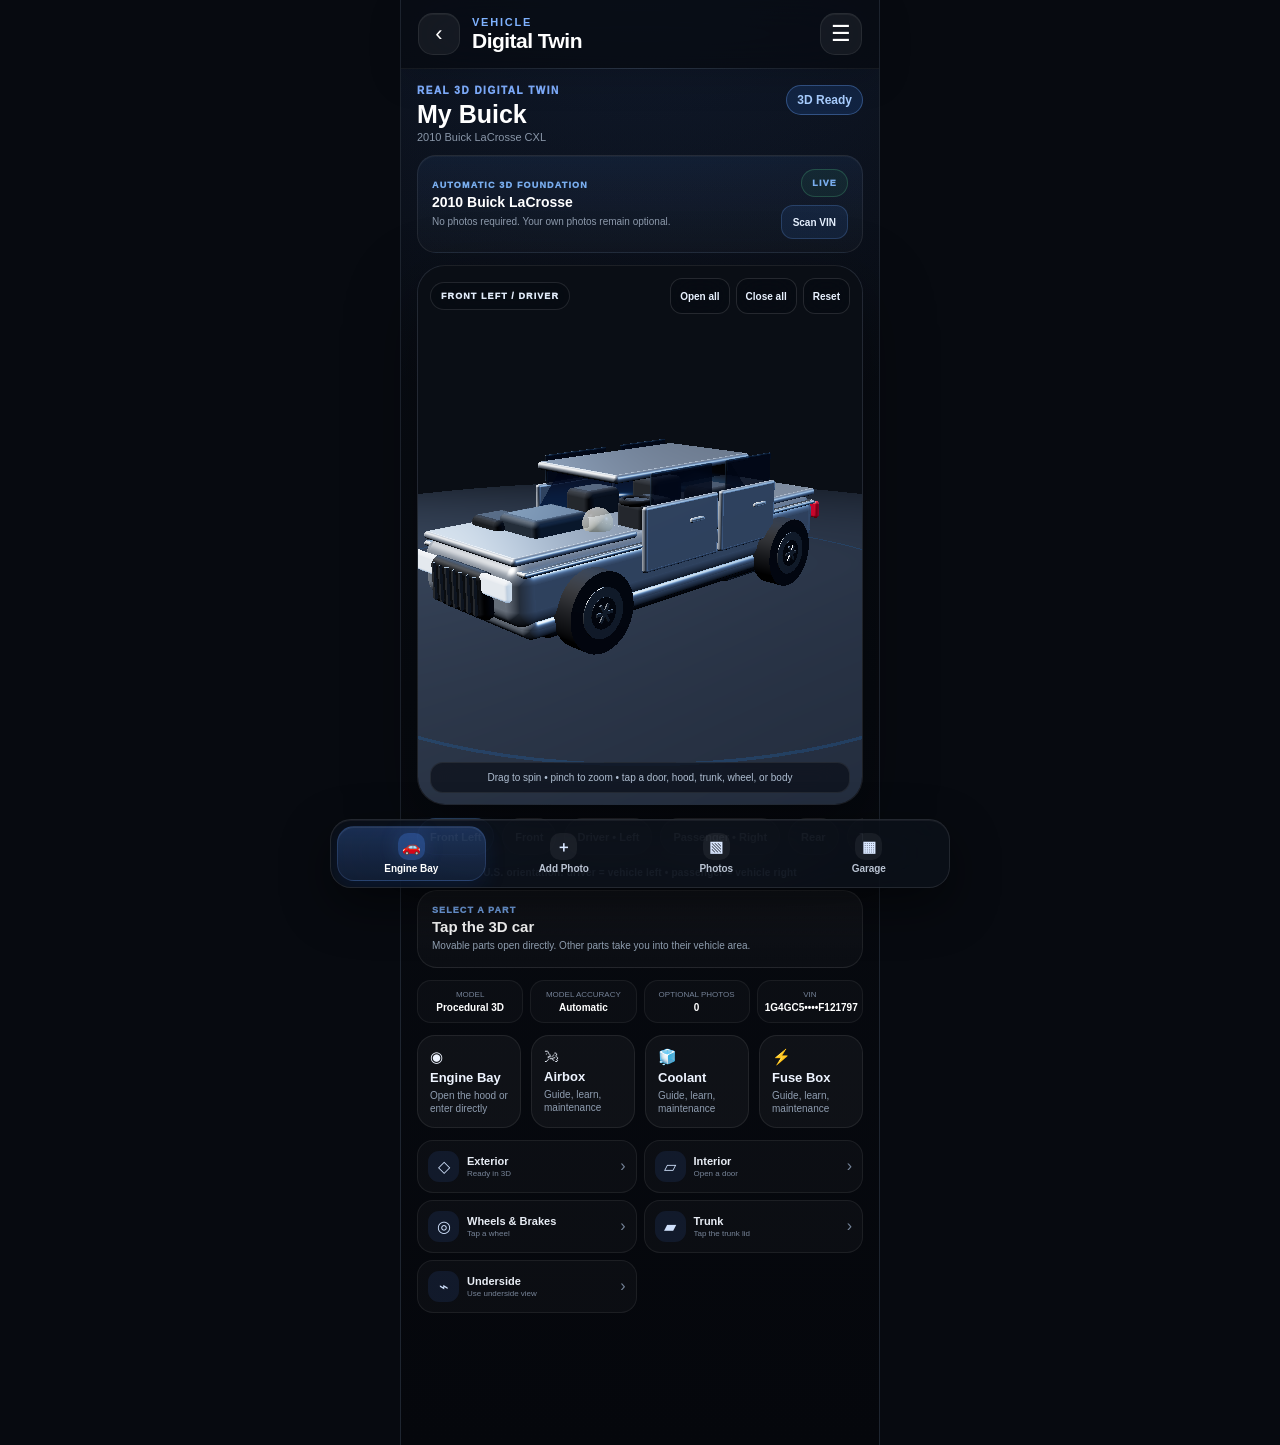
==== index.html @ e4e23ee0 "v7.06" ====
<!doctype html>
<html lang="en">
<head>
  <meta charset="utf-8">
  <meta name="viewport" content="width=device-width,initial-scale=1,viewport-fit=cover">
  <meta http-equiv="Cache-Control" content="no-cache, no-store, must-revalidate">
  <meta http-equiv="Pragma" content="no-cache">
  <meta http-equiv="Expires" content="0">
  <meta name="theme-color" content="#070a10">
  <title>MY CAR v7.06 Worldwide Model Resolver</title>
  <link rel="stylesheet" href="style.css?v=7.06-worldwide-model-resolver">
  <link rel="modulepreload" href="twin3d.bundle.js?v=7.06-worldwide-model-resolver">
</head>
<body>
<div class="app">

  <header class="topbar">
    <button id="backBtn" class="icon hidden" aria-label="Back">‹</button>
    <div class="titleBlock">
      <div id="crumb" class="crumb">MY BUICK</div>
      <h1 id="title">2010 Buick LaCrosse CXL</h1>
    </div>
    <button id="menuBtn" class="icon" aria-label="Menu">☰</button>
  </header>

  <main>
    <section id="garage" class="screen active garageScreen">
      <div class="garageHero">
        <div>
          <span class="garageEyebrow">MY CAR</span>
          <h2>Your digital garage</h2>
          <p>Every VIN gets a usable 3D foundation automatically. Exact and generation models load when available, while photos stay optional.</p>
        </div>
        <div class="garageHeroMark" aria-hidden="true">
          <span></span><i></i><b></b>
        </div>
      </div>

      <div class="garageSummary">
        <div><span>Vehicles</span><strong id="garageVehicleCount">1</strong></div>
        <div><span>Owner Photos</span><strong id="garagePhotoCount">0</strong></div>
        <div><span>Storage</span><strong>On Device</strong></div>
      </div>

      <div class="garageSectionHead">
        <div><span>MY VEHICLES</span><h3>Choose a car</h3></div>
        <button id="garageInlineAdd" class="tinyBtn" type="button">+ Add</button>
      </div>
      <div id="garageVehicleList" class="garageVehicleList"></div>

      <div class="garagePrivacy">
        <span>PRIVATE PROTOTYPE</span>
        <p>Full VINs and owner-added photos stay in this browser. They are not written into the public app files or synced yet.</p>
      </div>
    </section>

    <section id="vinsetup" class="screen vinSetupScreen">
      <div class="vinSetupHead">
        <div>
          <span id="vinStepBadge" class="badge">1 of 3</span>
          <h2 id="vinSetupTitle">Scan or enter VIN</h2>
          <p id="vinSetupSubtitle">Use the camera on the VIN label, then confirm the 17 characters.</p>
        </div>
      </div>
      <div class="vinProgress"><i id="vinProgressFill"></i></div>

      <div class="vinOnboardCard">
        <section class="vinPanel active" data-vin-panel="0">
          <input id="vinCameraInput" type="file" accept="image/*" capture="environment" hidden>
          <label class="vinScanButton" for="vinCameraInput">
            <span class="vinScanIcon">⌁</span>
            <b>Scan VIN label or barcode</b>
            <small>Take a clear photo. The app checks Data Matrix, Code 39, Code 128, PDF417, and QR formats locally.</small>
          </label>

          <div id="vinPhotoPreviewWrap" class="vinPhotoPreview hidden">
            <img id="vinPhotoPreview" alt="VIN label preview">
            <span>Photo stays on this device</span>
          </div>

          <label class="vinField">VIN
            <input id="vinInput" maxlength="17" autocapitalize="characters" autocomplete="off" spellcheck="false" placeholder="17-character VIN">
          </label>
          <label class="vinField">Model year <small>Optional, but improves decoding</small>
            <input id="vinModelYearInput" inputmode="numeric" maxlength="4" placeholder="2010">
          </label>
          <div id="vinDetectStatus" class="vinStatus">Ready for a photo or manual VIN.</div>
          <div class="vinPrivacyNote"><b>Privacy:</b> the full VIN is saved only inside this browser after you confirm the vehicle.</div>
        </section>

        <section class="vinPanel" data-vin-panel="1" hidden>
          <div id="vinDecodeBanner" class="vinDecodeBanner">
            <span>NHTSA vPIC</span>
            <b id="vinDecodeHeadline">Confirm vehicle details</b>
            <small id="vinDecodeMessage">Review the decoded information and fix anything that is missing.</small>
          </div>
          <div class="vinConfirmGrid">
            <label>Year<input id="vinYearConfirm" inputmode="numeric"></label>
            <label>Make<input id="vinMakeConfirm"></label>
            <label>Model<input id="vinModelConfirm"></label>
            <label>Trim<input id="vinTrimConfirm"></label>
            <label class="wide">Engine<input id="vinEngineConfirm"></label>
            <label>Drivetrain<input id="vinDriveConfirm"></label>
            <label>Body style<input id="vinBodyConfirm"></label>
          </div>
          <div id="vinDecodeSource" class="vinSource">Decoder results will appear here.</div>

          <div id="vin3dModelCard" class="vin3dModelCard">
            <div class="vin3dModelIcon">3D</div>
            <div class="vin3dModelCopy">
              <span>WORLDWIDE MODEL RESOLVER</span>
              <b id="vin3dModelTitle">Waiting for decoded vehicle</b>
              <small id="vin3dModelDetail">The resolver checks exact, generation, body-style, and universal model tiers automatically.</small>
            </div>
            <span id="vin3dModelBadge" class="vin3dModelBadge">WAITING</span>
          </div>

          <div id="vinVehicleImageCard" class="vinVehicleImageCard hidden">
            <div class="vinVehicleImageFrame">
              <img id="vinVehicleImagePreview" alt="Representative decoded vehicle">
              <div id="vinVehicleImagePlaceholder" class="vinVehicleImagePlaceholder">
                <span>◇</span><b>Finding a vehicle image…</b>
              </div>
              <span id="vinVehicleImageBadge" class="vinVehicleImageBadge">VIN MATCH</span>
            </div>
            <div class="vinVehicleImageCopy">
              <div>
                <span>REPRESENTATIVE VEHICLE</span>
                <b id="vinVehicleImageTitle">Searching by decoded year, make, and model</b>
                <small id="vinVehicleImageSource">The VIN itself is not sent to the image search.</small>
              </div>
              <button id="vinRefreshVehicleImage" class="tinyBtn" type="button">Refresh</button>
            </div>
          </div>
        </section>

        <section class="vinPanel" data-vin-panel="2" hidden>
          <div class="vinPersonalizeIntro">
            <span>3D TWIN READY</span>
            <h3>Finish the vehicle profile</h3>
            <p>The VIN-selected 3D model works immediately. Photos are completely optional.</p>
          </div>
          <label class="vinField">Vehicle nickname
            <input id="vinNicknameInput" placeholder="My Buick">
          </label>
          <div class="vinTwoCol">
            <label class="vinField">Color<input id="vinColorInput" placeholder="Silver"></label>
            <label class="vinField">Mileage<input id="vinMileageInput" inputmode="numeric" placeholder="121842"></label>
          </div>
          <div class="vinMainPhotoCard">
            <div>
              <span>OPTIONAL VEHICLE PHOTO</span>
              <b>Your 3D model is already selected. Add a photo only for personalization.</b>
              <small>Your own photo will replace the representative image everywhere in the Garage.</small>
            </div>
            <input id="vinMainPhotoInput" type="file" accept="image/*" capture="environment" hidden>
            <label class="vinMainPhotoButton" for="vinMainPhotoInput">Take or choose my car photo</label>
            <div id="vinMainPhotoPreview" class="vinMainPhotoPreview hidden"><img alt="Selected main vehicle photo"><button id="vinMainPhotoRemove" type="button">Remove</button></div>
          </div>

          <div class="vinLocalCard">
            <span>LOCAL DIGITAL TWIN</span>
            <b>Vehicle profile, photos, and progress are stored on this device.</b>
            <small>Cloud backup and accounts come later.</small>
          </div>
        </section>
      </div>
    </section>

    <section id="vehicleprofile" class="screen vehicleProfileScreen">
      <div class="profileHero">
        <img id="profileHeroImage" src="images/home/home_garage.png" alt="Vehicle profile">
        <div class="profileHeroShade"></div>
        <div class="profileHeroCopy">
          <span id="profileNickname">My Buick</span>
          <h2 id="profileVehicleName">2010 Buick LaCrosse CXL</h2>
          <p id="profileVehicleMeta">3.0L LF1 V6 • FWD • Silver</p>
        </div>
        <button id="profileMainPhotoButton" class="profileMainPhotoButton" type="button">Add photo (optional)</button>
        <a id="profileImageCredit" class="profileImageCredit" target="_blank" rel="noopener noreferrer">Representative image</a>
      </div>

      <div class="profileModelResolutionCard">
        <div><span>3D MODEL RESOLUTION</span><b id="profileModelAccuracy">Automatic foundation</b><small id="profileModelSource">Resolved from decoded vehicle details</small></div>
        <span id="profileModelBadge" class="badge">AUTO</span>
      </div>

      <div class="profileIdentityCard">
        <div>
          <span>VEHICLE IDENTITY</span>
          <strong id="profileVinMask">1G4GC5••••F121797</strong>
          <small id="profileVinState">Masked profile • Full VIN not stored in app files</small>
        </div>
        <span class="badge green">Local</span>
      </div>

      <div class="profileSpecGrid">
        <div><span>Year</span><b id="profileYear">2010</b></div>
        <div><span>Make</span><b id="profileMake">Buick</b></div>
        <div><span>Model</span><b id="profileModel">LaCrosse</b></div>
        <div><span>Trim</span><b id="profileTrim">CXL</b></div>
        <div><span>Engine</span><b id="profileEngine">3.0L LF1 V6</b></div>
        <div><span>Drive</span><b id="profileDrive">FWD</b></div>
        <div><span>Built</span><b id="profileBuilt">08/2009</b></div>
        <div><span>GVWR</span><b id="profileGvwr">5,075 lb</b></div>
      </div>

      <div class="profileProgressCard">
        <div><span>DIGITAL TWIN PROGRESS</span><strong id="profileCompletion">Foundation ready</strong></div>
        <div class="profileProgressTrack"><i id="profileProgressFill"></i></div>
        <p id="profileProgressText">Engine bay has 3 mapped components. Add owner photos to document the rest of the car.</p>
      </div>

      <div class="profileModuleRow">
        <div class="ready"><span>🌬</span><b>Airbox</b><small>Mapped</small></div>
        <div class="ready"><span>🧊</span><b>Coolant</b><small>Mapped</small></div>
        <div class="ready"><span>⚡</span><b>Fuse Box</b><small>Mapped</small></div>
      </div>
    </section>

    <section id="digitaltwin" class="screen digitalTwinScreen real3dTwinScreen">
      <div class="twinHead real3dHead">
        <div>
          <span>REAL 3D DIGITAL TWIN</span>
          <h2 id="twinVehicleName">My Buick</h2>
          <p id="twinVehicleMeta">2010 Buick LaCrosse CXL</p>
        </div>
        <span id="twinCompletionBadge" class="badge">3D Ready</span>
      </div>

      <div class="twin3dStatusRow">
        <div>
          <span id="twin3dModelStatus">BUILT-IN MODEL</span>
          <b id="twin3dVehicleSpec">2010 Buick LaCrosse base twin</b>
          <small>No photos required. Your own photos remain optional.</small>
        </div>
        <div class="twin3dStatusActions">
          <span class="twin3dLiveDot">LIVE</span>
          <button id="twinVinScanButton" class="twinVinScanButton" type="button">Scan VIN</button>
        </div>
      </div>

      <div id="vehicle3DStage" class="vehicle3DStage" aria-label="Interactive 3D vehicle viewer">
        <div id="vehicle3DCanvas" class="vehicle3DCanvas"></div>

        <div id="vehicle3DLoading" class="vehicle3DLoading">
          <div class="vehicle3DSpinner"></div>
          <b>Building your 3D twin</b>
          <span id="vehicle3DLoadingText">Starting the optimized 3D viewer…</span>
        </div>

        <div id="vehicle3DError" class="vehicle3DError hidden">
          <b>3D viewer unavailable</b>
          <span>This device or browser could not start WebGL.</span>
        </div>

        <div class="twin3dTopControls">
          <span id="twin3dViewLabel" class="twin3dModePill">FRONT LEFT</span>
          <div class="twin3dControlGroup">
            <button id="twin3dOpenAll" type="button">Open all</button>
            <button id="twin3dCloseAll" type="button">Close all</button>
            <button id="twin3dReset" type="button">Reset</button>
          </div>
        </div>

        <div class="twin3dHint">Drag to spin • pinch to zoom • tap a door, hood, trunk, wheel, or body</div>
      </div>

      <div class="twin3dViews" aria-label="3D camera views">
        <button type="button" class="active" data-3d-view="frontLeft">Front Left</button>
        <button type="button" data-3d-view="front">Front</button>
        <button type="button" data-3d-view="driver">Driver • Left</button>
        <button type="button" data-3d-view="passenger">Passenger • Right</button>
        <button type="button" data-3d-view="rear">Rear</button>
        <button type="button" data-3d-view="top">Top</button>
        <button type="button" data-3d-view="underside">Underside</button>
      </div>
      <div class="usSideOrientation">U.S. orientation: driver = vehicle left • passenger = vehicle right</div>

      <div id="twin3dSelection" class="twin3dSelection">
        <div>
          <span id="twin3dPartEyebrow">SELECT A PART</span>
          <b id="twin3dPartTitle">Tap the 3D car</b>
          <small id="twin3dPartSubtitle">Movable parts open directly. Other parts take you into their vehicle area.</small>
        </div>
        <div class="twin3dSelectionActions">
          <button id="twin3dTogglePart" class="ghost hidden" type="button">Open</button>
          <button id="twin3dExplorePart" class="primary hidden" type="button">Explore area</button>
        </div>
      </div>

      <div class="twinStatusStrip real3dStatusStrip">
        <div><span>Model</span><strong id="twin3dModelType">Procedural 3D</strong></div>
        <div><span>Model Accuracy</span><strong id="twin3dVinMatch">Checking</strong></div>
        <div><span>Optional Photos</span><strong id="twinPhotoCount">0</strong></div>
        <div><span>VIN</span><strong id="twinVinMask">Masked</strong></div>
      </div>

      <div class="twinQuickModuleRail real3dQuickRail">
        <button type="button" data-twin-module="engine"><span>◉</span><b>Engine Bay</b><small>Open the hood or enter directly</small></button>
        <button type="button" data-twin-module="airbox"><span>🌬</span><b>Airbox</b><small>Guide, learn, maintenance</small></button>
        <button type="button" data-twin-module="coolant"><span>🧊</span><b>Coolant</b><small>Guide, learn, maintenance</small></button>
        <button type="button" data-twin-module="fusebox"><span>⚡</span><b>Fuse Box</b><small>Guide, learn, maintenance</small></button>
      </div>

      <div class="twinZoneGrid real3dZoneGrid">
        <button data-twin-zone="exterior"><span>◇</span><div><b>Exterior</b><small data-zone-status="exterior">Ready in 3D</small></div><i>›</i></button>
        <button data-twin-zone="interior"><span>▱</span><div><b>Interior</b><small data-zone-status="interior">Open a door</small></div><i>›</i></button>
        <button data-twin-zone="wheels"><span>◎</span><div><b>Wheels & Brakes</b><small data-zone-status="wheels">Tap a wheel</small></div><i>›</i></button>
        <button data-twin-zone="trunk"><span>▰</span><div><b>Trunk</b><small data-zone-status="trunk">Tap the trunk lid</small></div><i>›</i></button>
        <button data-twin-zone="underside"><span>⌁</span><div><b>Underside</b><small data-zone-status="underside">Use underside view</small></div><i>›</i></button>
      </div>
    </section>

    <section id="photos" class="screen vehiclePhotosScreen">
      <div class="sectionHead photoLibraryHead">
        <div><h2>Owner Photos</h2><p>Photos you attach to this vehicle stay on this device.</p></div>
        <span id="photoLibraryCount" class="badge">0</span>
      </div>
      <div id="photoFilterBar" class="photoFilterBar">
        <button class="active" data-photo-filter="all">All</button>
        <button data-photo-filter="engine">Engine</button>
        <button data-photo-filter="exterior">Exterior</button>
        <button data-photo-filter="interior">Interior</button>
        <button data-photo-filter="wheels">Wheels</button>
        <button data-photo-filter="other">Other</button>
      </div>
      <div id="photoGallery" class="photoGallery"></div>
    </section>

    <section id="home" class="screen homeScreen">
      <div class="homeHero">
        <img id="homeVehicleImage" src="images/home/home_garage.png" alt="MY BUICK home photo">
        <div class="homeFade"></div>
        <div class="homeCopy">
          <div id="greeting" class="greeting">Good Afternoon, Alex.</div>
          <h2 id="homeVehicleTitle">2010 Buick LaCrosse CXL</h2>
          <div id="homeVehicleSub" class="homeSub">3.0L LF1 • FWD • Your digital garage</div>
          <div id="homeVehicleMileage" class="mileage">121,842 miles</div>
          <div id="homeVinMask" class="homeVinMask">VIN profile ready</div>
        </div>
      </div>

      <div class="homeCards">
        <div class="homeCard"><div class="homeIcon">🔧</div><span>Last Service</span><strong>Air Filter Inspection</strong><small>84 miles ago</small></div>
        <div class="homeCard"><div class="homeIcon">📅</div><span>Next Due</span><strong>Air Filter Inspection</strong><small>In 3,158 miles</small></div>
        <div class="homeCard"><div class="homeIcon">📋</div><span>Open Items</span><strong>No open items</strong><small>All caught up</small></div>
      </div>

      <button class="enterBtn" data-go="engine"><span>🚗</span>Enter Vehicle<b>›</b></button>
    </section>

    <section id="engine" class="screen">
      <div class="sectionHead">
        <div>
          <h2>Engine Bay</h2>
          <p>The car is the interface. Tap a mapped component.</p>
        </div>
        <span class="badge">Component Map</span>
      </div>

      <div class="photoWrap engineWrap">
        <img src="images/engine/engine_bay_master.jpg" alt="Engine bay">
        <div id="componentOverlay" class="componentOverlay"></div>
      </div>

      <div class="panel">
        <strong>Component Map System</strong>
        <p>Airbox is locked. Coolant is now locked from your traced reference outline. Fuse box starter is now live.</p>
      </div>
    </section>

    <section id="airbox" class="screen">
      <div class="assemblyCard">
        <img src="images/airbox/00_installed.jpg" alt="Airbox assembly">
        <div class="assemblyCopy">
          <span class="badge green">Alex Verified</span>
          <h2>Airbox Assembly</h2>
          <p>Upper cover, air filter, lower housing, MAF area, six T25 screws, and rear clip.</p>
        </div>
      </div>

      <div class="assemblyQuickFacts">
        <div><span>Fasteners</span><strong>6 T25</strong></div>
        <div><span>Clip</span><strong>1 Rear</strong></div>
        <div><span>Photos</span><strong>Integrated</strong></div>
      </div>

      <button class="bigBtn" data-go="guide"><b>🔧 Guide Me</b><span>Start the interactive airbox repair</span></button>
      <button class="bigBtn" data-go="learn"><b>📚 Learn</b><span>Part info, OEM numbers, materials, and facts</span></button>
      <button class="bigBtn" data-go="maintenance"><b>📝 Maintenance</b><span>Log service and view history</span></button>
    </section>

    <section id="guide" class="screen">
      <div class="sectionHead">
        <div>
          <h2 id="stepTitle">Remove Fasteners</h2>
          <p id="stepText">Tap each blue T25 screw marker, then tap the red rear clip marker.</p>
        </div>
        <span id="count" class="badge">0/7</span>
      </div>

      <div class="progressWrap">
        <div class="progressText"><span id="progressLabel">0 of 7 complete</span><span id="nextAction">Next: remove lid fasteners</span></div>
        <div class="progressBar"><div id="progressFill"></div></div>
      </div>

      <div class="repair">
        <img id="layerImg" src="images/airbox/00_installed.jpg" alt="Airbox guide image">
        <div id="markerLayer">
          <button class="marker staticMarker" data-marker="s1" style="left:27.6%;top:32.6%">1</button>
          <button class="marker staticMarker" data-marker="s2" style="left:72.3%;top:40.2%">2</button>
          <button class="marker staticMarker" data-marker="s3" style="left:76.4%;top:69.8%">3</button>
          <button class="marker staticMarker" data-marker="s4" style="left:74.0%;top:88.8%">4</button>
          <button class="marker staticMarker" data-marker="s5" style="left:54.0%;top:89.5%">5</button>
          <button class="marker staticMarker" data-marker="s6" style="left:15.6%;top:90.9%">6</button>
          <button class="marker clip staticMarker" data-marker="clip" style="left:74.0%;top:37.1%">C</button>
        </div>
      </div>

      <div class="hintCard"><strong>Tap = Do</strong><span>Tap a marker to complete it. No popup interrupts the repair.</span></div>

      <div class="bottomBar">
        <button id="resetBtn" class="ghost">Reset</button>
        <button id="nextBtn" class="primary">Next Step</button>
      </div>
    </section>

    <section id="learn" class="screen">
      <div class="sectionHead">
        <div><h2>Learn</h2><p>Clean view first. Tap Details inside a card for everything.</p></div>
        <span class="badge">Simple</span>
      </div>

      <div class="learnIntro simpleLearnIntro">
        <img src="images/airbox/00_installed.jpg" alt="Airbox assembly">
        <div>
          <span class="badge green">Airbox V1</span>
          <h3>Airbox Assembly</h3>
          <p>Grouped into fewer sections so it feels clean, with a Details tab when you want the deep stuff.</p>
        </div>
      </div>

      <div class="simpleInfoGrid">
        <div><span>Filter</span><strong>GM 55560894</strong></div>
        <div><span>Tool</span><strong>T25 Torx</strong></div>
        <div><span>Interval</span><strong>50k mi</strong></div>
      </div>

      <button class="learnCard simpleCard mainCard" data-part="quickstart"><div><span class="learnTag">Start</span><b>Quick Sheet</b><p>The most important airbox info.</p></div><strong>›</strong></button>
      <button class="learnCard simpleCard" data-part="serviceSimple"><div><span class="learnTag">Service</span><b>Service & Inspection</b><p>When to inspect, replace, and what to check.</p></div><strong>›</strong></button>
      <button class="learnCard simpleCard" data-part="replacementSimple"><div><span class="learnTag">Replace</span><b>Replacement / Upgrade Options</b><p>Price, HP gain, weight, value, and risk.</p></div><strong>›</strong></button>
      <button class="learnCard simpleCard" data-part="partsSimple"><div><span class="learnTag">Parts</span><b>Parts & Specs</b><p>Filter, assembly, duct, MAF, screws, and TBD items.</p></div><strong>›</strong></button>
      <button class="learnCard simpleCard" data-part="diagnosticsSimple"><div><span class="learnTag">Diagnose</span><b>Symptoms & Failure Modes</b><p>What goes wrong and what to inspect first.</p></div><strong>›</strong></button>
      <button class="learnCard simpleCard" data-part="dataStatus"><div><span class="learnTag">Data</span><b>Verification Status</b><p>What is verified, what is Alex Verified, and what is still TBD.</p></div><strong>›</strong></button>
    </section>

    <section id="maintenance" class="screen">
      <div class="sectionHead">
        <div>
          <h2>Maintenance</h2>
          <p>The airbox’s life story.</p>
        </div>
        <span class="badge">Life Log</span>
      </div>

      <div class="lifeHero">
        <img src="images/airbox/00_installed.jpg" alt="Airbox">
        <div>
          <span class="badge green">Airbox V1</span>
          <h3>Airbox Life Story</h3>
          <p>Every inspection, replacement, part, cost, and note lives here.</p>
        </div>
      </div>

      <div class="lifeStats">
        <div><span>Current Filter</span><strong id="currentFilter">Unknown</strong></div>
        <div><span>Last Service</span><strong id="lastService">No log yet</strong></div>
        <div><span>Next Due</span><strong id="nextDue">Set mileage</strong></div>
      </div>

      <div class="lifeCard currentSetup">
        <div class="lifeCardHead">
          <div>
            <span class="miniLabel">Current Setup</span>
            <h3 id="setupTitle">Airbox Setup</h3>
          </div>
          <button id="editSetupBtn" class="tinyBtn">Edit</button>
        </div>
        <div class="setupGrid">
          <div><span>Filter</span><b id="setupFilter">Unknown</b></div>
          <div><span>Part #</span><b id="setupPart">TBD</b></div>
          <div><span>Installed</span><b id="setupInstalled">Not logged</b></div>
          <div><span>Condition</span><b id="setupCondition">Unknown</b></div>
        </div>
      </div>

      <form id="setupForm" class="lifeForm hidden">
        <h3>Update Current Setup</h3>
        <label>Filter Brand / Type<input id="setupFilterInput" placeholder="ACDelco, K&N, etc."></label>
        <label>Part Number<input id="setupPartInput" placeholder="A3128C / 55560894"></label>
        <label>Installed Mileage<input id="setupMileageInput" inputmode="numeric" placeholder="121842"></label>
        <label>Condition
          <select id="setupConditionInput">
            <option>Unknown</option>
            <option>Clean</option>
            <option>Good</option>
            <option>Dirty</option>
            <option>Needs Replacement</option>
            <option>Replaced</option>
          </select>
        </label>
        <div class="formRow">
          <button class="ghost" type="button" id="cancelSetupBtn">Cancel</button>
          <button class="primary" type="submit">Save Setup</button>
        </div>
      </form>

      <div class="lifeActions">
        <button class="smallBtn" id="addLog">+ Add Life Event</button>
        <button class="ghost smallGhost" id="seedExample">Example</button>
      </div>

      <form id="logForm" class="lifeForm hidden">
        <h3>Add Life Event</h3>
        <label>Event Type
          <select id="logType">
            <option>Inspection</option>
            <option>Filter Replacement</option>
            <option>Cleaned Debris</option>
            <option>Part Replaced</option>
            <option>Diagnosis</option>
            <option>Upgrade</option>
            <option>Note</option>
          </select>
        </label>
        <label>Date<input id="logDate" type="date"></label>
        <label>Mileage<input id="logMileage" inputmode="numeric" placeholder="121842"></label>
        <label>Part / Brand<input id="logPart" placeholder="ACDelco A3128C, K&N 33-2442, etc."></label>
        <label>Condition
          <select id="logCondition">
            <option>Not Checked</option>
            <option>Clean</option>
            <option>Good</option>
            <option>Dirty</option>
            <option>Damaged</option>
            <option>Replaced</option>
          </select>
        </label>
        <label>Cost<input id="logCost" inputmode="decimal" placeholder="$29.99"></label>
        <label>Notes<textarea id="logNotes" placeholder="What did you see, replace, clean, or learn?"></textarea></label>
        <div class="formRow">
          <button class="ghost" type="button" id="cancelLogBtn">Cancel</button>
          <button class="primary" type="submit">Save Event</button>
        </div>
      </form>

      <div class="timelineHeader">
        <div>
          <span class="miniLabel">Timeline</span>
          <h3>Airbox History</h3>
        </div>
        <span id="eventCount" class="badge">0 events</span>
      </div>

      <div id="logList" class="lifeTimeline"></div>
    </section>
    
    <section id="coolant" class="screen">
      <div class="assemblyCard coolantCard">
        <img src="images/coolant/00_reservoir_wide.jpg" alt="Coolant reservoir area">
        <div class="assemblyCopy">
          <span class="badge green">Gold Photo Pass</span>
          <h2>Coolant Reservoir</h2>
          <p>Expansion tank / surge tank area, cap, level, hoses, clamps, seams, and life story, now using your organized close-up photo set.</p>
        </div>
      </div>

      <div class="assemblyQuickFacts">
        <div><span>Fluid</span><strong>DEX-COOL</strong></div>
        <div><span>Rule</span><strong>Cold Only</strong></div>
        <div><span>Map</span><strong>Locked</strong></div>
      </div>

      <div class="panel">
        <strong>Coolant Photo Map Integrated</strong>
        <p>The coolant module now uses your organized reservoir, cap, hose, clamp, side-clearance, and passenger-side context photos.</p>
      </div>

      <div class="coolantPhotoRail" aria-label="Coolant verified photo set">
        <div><img src="images/coolant/01_cap_closeup_140kpa_20psi.jpg" alt="Coolant pressure cap"><span>Cap</span></div>
        <div><img src="images/coolant/04_side_hose_level_angle.jpg" alt="Coolant level and side angle"><span>Level</span></div>
        <div><img src="images/coolant/03_front_hose_clamp_closeup.jpg" alt="Front hose and clamp"><span>Front Hose</span></div>
        <div><img src="images/coolant/05_lower_hose_clamp_closeup.jpg" alt="Lower hose clamp"><span>Lower Hose</span></div>
      </div>

      <button class="bigBtn" data-go="coolantguide"><b>🔧 Guide Me</b><span>Check level, cap, tank, hoses, and leaks</span></button>
      <button class="bigBtn" data-go="coolantlearn"><b>📚 Learn</b><span>Coolant, reservoir, cap, symptoms, and replacement notes</span></button>
      <button class="bigBtn" data-go="coolantmaintenance"><b>📝 Maintenance</b><span>Build the coolant system’s life story</span></button>
    </section>

    <section id="coolantguide" class="screen coolantGuideFloat">
      <div class="coolantFloatStage">
        <div class="repair coolantGuidePhoto">
          <img id="coolantStepImg" src="images/coolant/07_passenger_side_context.jpg" alt="Coolant guide step photo">
          <div id="coolantHotspotLayer" class="coolantHotspotLayer"></div>

          <div class="coolantPhotoHud">
            <span id="coolantStageCounter" class="coolantHudCounter">1/7</span>
            <strong id="coolantStageTitle">Location + Cold Safety</strong>
          </div>

          <div class="coolantColdPill"><span>⚠</span> Cold engine only</div>
        </div>
      </div>

      <button id="coolantGuideDockToggle" class="coolantFloatDock" type="button" aria-expanded="false" aria-controls="coolantGuideSheet">
        <span id="coolantDockCounter" class="coolantDockCounter">1/7</span>
        <span class="coolantDockCopy">
          <small>Current step</small>
          <b id="coolantDockTitle">Location + Cold Safety</b>
          <em id="coolantDockStatus">Tap to open</em>
        </span>
        <span class="coolantDockIcon">⌃</span>
        <span class="coolantDockTrack"><i id="coolantDockProgress"></i></span>
      </button>

      <div id="coolantSheetBackdrop" class="coolantSheetBackdrop coolantFloatBackdrop"></div>

      <aside id="coolantGuideSheet" class="coolantGuideSheet coolantFloatSheet" role="dialog" aria-modal="true" aria-labelledby="coolantStepTitle" aria-hidden="true" data-active-tab="step" tabindex="-1">
        <div class="coolantSheetHandle"></div>

        <div class="coolantFloatSheetHead">
          <div class="coolantSheetIdentity">
            <span id="coolantStepCounter" class="coolantSheetCounter">1/7</span>
            <div>
              <small>COOLANT GUIDE</small>
              <h3 id="coolantStepTitle">Location + Cold Safety</h3>
            </div>
          </div>
          <button id="coolantSheetClose" class="coolantModernClose" type="button" aria-label="Close guide details">×</button>
        </div>

        <div class="coolantFloatTabs" role="tablist" aria-label="Coolant guide sections">
          <button class="active" type="button" data-coolant-sheet-tab="step" aria-selected="true"><span>01</span> Step</button>
          <button type="button" data-coolant-sheet-tab="checklist" aria-selected="false"><span>02</span> Checks</button>
          <button type="button" data-coolant-sheet-tab="flush" aria-selected="false"><span>03</span> Flush</button>
        </div>

        <div class="coolantFloatBody">
          <section class="coolantSheetPanel active" data-coolant-sheet-panel="step">
            <p id="coolantStepText" class="coolantFloatStepText">Start with the reservoir location before moving into close-up checks.</p>
            <div id="coolantStepTags" class="coolantFloatTags"></div>

            <div class="coolantFloatControls">
              <button id="coolantPrevStep" class="coolantCircleBtn" type="button" aria-label="Previous step">‹</button>
              <button id="coolantMarkStep" class="primary coolantMarkBtn" type="button">Mark Done</button>
              <button id="coolantNextStep" class="coolantCircleBtn" type="button" aria-label="Next step">›</button>
            </div>
          </section>

          <section class="coolantSheetPanel" data-coolant-sheet-panel="checklist">
            <div class="coolantCheckHeader">
              <div><small>INSPECTION</small><strong id="coolantCheckProgressText">0 of 5 complete</strong></div>
              <button id="coolantResetBtn" class="coolantTextBtn" type="button">Reset</button>
            </div>

            <div class="coolantMiniChecklist checklist" id="coolantChecklist">
              <button data-cool-check="1"><span></span><b>Cold + location</b><small>System cool</small></button>
              <button data-cool-check="2"><span></span><b>Level + color</b><small>Visible condition</small></button>
              <button data-cool-check="3"><span></span><b>Pressure cap</b><small>140 kPa / 20 PSI</small></button>
              <button data-cool-check="4"><span></span><b>Hoses + clamps</b><small>Leaks and damage</small></button>
              <button data-cool-check="5"><span></span><b>Seams + drain</b><small>Tank and flush info</small></button>
            </div>

            <button data-go="coolantmaintenance" class="primary coolantWideAction" type="button">Log Inspection</button>
          </section>

          <section class="coolantSheetPanel" data-coolant-sheet-panel="flush">
            <div class="coolantFlushMiniHead">
              <span id="coolantFlushCounter" class="badge warn">1/6</span>
              <div><small>COOLANT FLUSH</small><h3 id="coolantFlushTitle">Prep safely</h3></div>
            </div>

            <div class="coolantFlushStepCard">
              <p id="coolantFlushText">Engine fully cold, vehicle stable, drain pan ready, gloves and eye protection on.</p>
              <div id="coolantFlushFact" class="coolantFlushFact">Cold engine only</div>
            </div>

            <div class="coolantFlushQuickFacts">
              <span>50/50 DEX-COOL</span>
              <span>9.4 L / 9.9 qt</span>
              <span>Drain side photo-TBD</span>
            </div>

            <div class="coolantFloatControls coolantFlushControls">
              <button id="coolantFlushPrev" class="coolantCircleBtn" type="button" aria-label="Previous flush step">‹</button>
              <button id="coolantGuideFlushLog" class="primary coolantMarkBtn" type="button">Log Flush</button>
              <button id="coolantFlushNext" class="coolantCircleBtn" type="button" aria-label="Next flush step">›</button>
            </div>
          </section>
        </div>
      </aside>
    </section>

    <section id="coolantlearn" class="screen">
      <div class="sectionHead">
        <div><h2>Learn</h2><p>Gold Candidate coolant info, simple first.</p></div>
        <span class="badge">Coolant</span>
      </div>

      <div class="learnIntro simpleLearnIntro">
        <img src="images/coolant/00_reservoir_wide.jpg" alt="Coolant reservoir area">
        <div>
          <span class="badge green">Coolant Gold Candidate</span>
          <h3>Coolant Reservoir</h3>
          <p>Photo-backed info for coolant type, cap rating, level checks, hoses, clamps, hidden zones, symptoms, and service logging.</p>
        </div>
      </div>

      <div class="simpleInfoGrid">
        <div><span>Fluid</span><strong>DEX-COOL</strong></div>
        <div><span>Mix</span><strong>50/50</strong></div>
        <div><span>Safety</span><strong>Cold only</strong></div>
      </div>

      <button class="learnCard simpleCard mainCard" data-part="coolantQuick"><div><span class="learnTag">Start</span><b>Coolant Quick Sheet</b><p>The important coolant info.</p></div><strong>›</strong></button>
      <button class="learnCard simpleCard" data-part="coolantService"><div><span class="learnTag">Service</span><b>Gold Visual Inspection</b><p>Photo-guided level, cap, hose, clamp, seam, and obstruction checks.</p></div><strong>›</strong></button>
      <button class="learnCard simpleCard" data-part="coolantPhotoMap"><div><span class="learnTag">Photos</span><b>Photo Verification Map</b><p>What each uploaded coolant photo verifies inside the app.</p></div><strong>›</strong></button>
      <button class="learnCard simpleCard" data-part="coolantParts"><div><span class="learnTag">Parts</span><b>Parts & Specs</b><p>Coolant, capacity, reservoir, cap, prices, and TBD items.</p></div><strong>›</strong></button>
      <button class="learnCard simpleCard" data-part="coolantSymptoms"><div><span class="learnTag">Diagnose</span><b>Symptoms & Failure Modes</b><p>Low level, leaks, overheating, cap/tank issues.</p></div><strong>›</strong></button>
      <button class="learnCard simpleCard" data-part="coolantReplacement"><div><span class="learnTag">Replace</span><b>Replacement / Repair Options</b><p>Coolant, reservoir, cap, price, value, risk, and no-HP reality check.</p></div><strong>›</strong></button>
      <button class="learnCard simpleCard" data-part="coolantDataStatus"><div><span class="learnTag">Data</span><b>Verification Status</b><p>What is verified, what is partially hidden, and what stays TBD.</p></div><strong>›</strong></button>
    </section>

    <section id="coolantmaintenance" class="screen">
      <div class="sectionHead">
        <div>
          <h2>Maintenance</h2>
          <p>The coolant system’s life story.</p>
        </div>
        <span class="badge">Life Log</span>
      </div>

      <div class="lifeHero coolantLifeHero">
        <img src="images/coolant/04_side_hose_level_angle.jpg" alt="Coolant reservoir">
        <div>
          <span class="badge green">Coolant Gold Candidate</span>
          <h3>Coolant Life Story</h3>
          <p>Level checks, top-offs, flushes, leaks, cap condition, and coolant notes live here.</p>
        </div>
      </div>

      <div class="lifeStats">
        <div><span>Current Coolant</span><strong id="coolantCurrentFluid">Unknown</strong></div>
        <div><span>Last Event</span><strong id="coolantLastService">No log yet</strong></div>
        <div><span>Status</span><strong id="coolantStatus">Unknown</strong></div>
      </div>

      <div class="lifeCard currentSetup">
        <div class="lifeCardHead">
          <div>
            <span class="miniLabel">Current Setup</span>
            <h3 id="coolantSetupTitle">Cooling Setup</h3>
          </div>
          <button id="coolantEditSetupBtn" class="tinyBtn">Edit</button>
        </div>
        <div class="setupGrid">
          <div><span>Coolant</span><b id="coolantSetupFluid">Unknown</b></div>
          <div><span>Mix</span><b id="coolantSetupMix">TBD</b></div>
          <div><span>Last Mileage</span><b id="coolantSetupMileage">Not logged</b></div>
          <div><span>Condition</span><b id="coolantSetupCondition">Unknown</b></div>
        </div>
      </div>

      <div class="lifeCard coolantFlushSpot">
        <div class="lifeCardHead">
          <div>
            <span class="miniLabel">Service Spot</span>
            <h3>Coolant Flush</h3>
          </div>
          <button id="coolantFlushQuick" class="tinyBtn" type="button">Log Flush</button>
        </div>
        <div class="setupGrid">
          <div><span>Record</span><b>Drain / flush / refill</b></div>
          <div><span>Track</span><b>Fluid, mileage, cost, notes</b></div>
          <div><span>After</span><b>Bleed, heat, leaks</b></div>
          <div><span>Status</span><b>Serviced</b></div>
        </div>
      </div>

      <form id="coolantSetupForm" class="lifeForm hidden">
        <h3>Update Current Setup</h3>
        <label>Coolant Type<input id="coolantFluidInput" placeholder="DEX-COOL 50/50, ACDelco, Prestone, etc."></label>
        <label>Mix / Concentration<input id="coolantMixInput" placeholder="50/50 premix, unknown, etc."></label>
        <label>Current Mileage<input id="coolantSetupMileageInput" inputmode="numeric" placeholder="121842"></label>
        <label>Condition
          <select id="coolantSetupConditionInput">
            <option>Unknown</option>
            <option>Good</option>
            <option>Low</option>
            <option>Dirty</option>
            <option>Leaking</option>
            <option>Needs Service</option>
            <option>Serviced</option>
          </select>
        </label>
        <div class="formRow">
          <button class="ghost" type="button" id="coolantCancelSetupBtn">Cancel</button>
          <button class="primary" type="submit">Save Setup</button>
        </div>
      </form>

      <div class="lifeActions">
        <button class="smallBtn" id="coolantAddLog">+ Add Life Event</button>
        <button class="ghost smallGhost" id="coolantSeedExample">Example</button>
      </div>

      <form id="coolantLogForm" class="lifeForm hidden">
        <h3>Add Coolant Event</h3>
        <label>Event Type
          <select id="coolantLogType">
            <option>Level Check</option>
            <option>Top-Off</option>
            <option>Coolant Flush</option>
            <option>Leak Inspection</option>
            <option>Cap Replaced</option>
            <option>Reservoir Replaced</option>
            <option>Hose / Clamp Note</option>
            <option>Overheat Note</option>
            <option>Note</option>
          </select>
        </label>
        <label>Date<input id="coolantLogDate" type="date"></label>
        <label>Mileage<input id="coolantLogMileage" inputmode="numeric" placeholder="121842"></label>
        <label>Fluid / Part<input id="coolantLogPart" placeholder="DEX-COOL 50/50, cap, reservoir, hose, etc."></label>
        <label>Condition
          <select id="coolantLogCondition">
            <option>Not Checked</option>
            <option>Good</option>
            <option>Low</option>
            <option>Dirty</option>
            <option>Contaminated</option>
            <option>Leaking</option>
            <option>Serviced</option>
          </select>
        </label>
        <label>Cost<input id="coolantLogCost" inputmode="decimal" placeholder="$18.99"></label>
        <label>Notes<textarea id="coolantLogNotes" placeholder="Level, color, smell, leaks, cap condition, hose condition..."></textarea></label>
        <div class="formRow">
          <button class="ghost" type="button" id="coolantCancelLogBtn">Cancel</button>
          <button class="primary" type="submit">Save Event</button>
        </div>
      </form>

      <div class="timelineHeader">
        <div>
          <span class="miniLabel">Timeline</span>
          <h3>Coolant History</h3>
        </div>
        <span id="coolantEventCount" class="badge">0 events</span>
      </div>

      <div id="coolantLogList" class="lifeTimeline"></div>
    </section>


    <section id="fusebox" class="screen">
      <div class="assemblyCard fuseAssemblyCard">
        <img src="images/fuse_box/00_cover_on.jpg" alt="Fuse box cover installed">
        <div class="assemblyCopy">
          <span class="badge starterBadge">Photo Verified</span>
          <h2>Underhood Fuse Box</h2>
          <p>Cover, lid legend, fuses, relays, and safe basic fuse service.</p>
        </div>
      </div>

      <div class="assemblyQuickFacts">
        <div><span>Location</span><strong>Engine Bay</strong></div>
        <div><span>Photos</span><strong>3 Verified</strong></div>
        <div><span>Main Rule</span><strong>Same Amp</strong></div>
      </div>

      <button class="bigBtn" data-go="fuseguide"><b>🔧 Guide Me</b><span>Locate, identify, inspect, and replace correctly</span></button>
      <button class="bigBtn" data-go="fuselearn"><b>📚 Learn</b><span>Fuse basics, lid legend, relays, and service rules</span></button>
      <button class="bigBtn" data-go="fusemaintenance"><b>📝 Maintenance</b><span>Inspection checklist and future service log</span></button>
    </section>

    <section id="fuseguide" class="screen fuseGuideScreen">
      <div class="fuseGuideStage">
        <div class="photoWrap fuseGuideWrap">
          <img id="fuseStepImg" src="images/fuse_box/00_cover_on.jpg" alt="Fuse box guide image">
          <div id="fuseClipLayer" class="fuseClipLayer" aria-hidden="true"></div>

          <div class="fusePhotoHud">
            <span id="fuseStepCounter" class="fuseHudCounter">1/5</span>
            <strong id="fuseStepTitle">Locate the fuse box</strong>
          </div>

          <div class="fuseRulePill">Same amperage only</div>
          <div id="fuseGuideLabel" class="fuseGuideLabel">Underhood fuse box cover</div>
        </div>
      </div>
    </section>

    <section id="fuselearn" class="screen">
      <div class="sectionHead">
        <div><h2>Learn</h2><p>Clean overview first. Open a topic when you want the deeper details.</p></div>
        <span class="badge starterBadge">Fuse Box</span>
      </div>

      <div class="learnIntro simpleLearnIntro fuseLearnIntro">
        <img src="images/fuse_box/02_fuses_relays_overview.jpg" alt="Fuse box open overview">
        <div>
          <span class="badge starterBadge">Photo Verified</span>
          <h3>Underhood Fuse Box</h3>
          <p>Learn what the fuses and relays do, how to use the lid legend, and how to inspect safely.</p>
        </div>
      </div>

      <div class="simpleInfoGrid">
        <div><span>Main Rule</span><strong>Same Amperage</strong></div>
        <div><span>Legend</span><strong>Inside Lid</strong></div>
        <div><span>Contains</span><strong>Fuses + Relays</strong></div>
      </div>

      <button class="learnCard simpleCard mainCard" data-part="fuseQuickstart"><div><span class="learnTag">Start</span><b>Quick Sheet</b><p>The most important fuse box information at a glance.</p></div><strong>›</strong></button>
      <button class="learnCard simpleCard" data-part="fuseLocation"><div><span class="learnTag">Locate</span><b>Location & Layout</b><p>Use the cover, legend, and open-box views together.</p></div><strong>›</strong></button>
      <button class="learnCard simpleCard" data-part="fuseReading"><div><span class="learnTag">Read</span><b>Fuses & Relays</b><p>Amperage, blown-fuse signs, and relay basics.</p></div><strong>›</strong></button>
      <button class="learnCard simpleCard" data-part="fuseService"><div><span class="learnTag">Service</span><b>Inspection & Replacement</b><p>Safe replacement rules and mistakes to avoid.</p></div><strong>›</strong></button>
      <button class="learnCard simpleCard" data-part="fuseTroubleshooting"><div><span class="learnTag">Diagnose</span><b>Symptoms & Troubleshooting</b><p>What a blown fuse can tell you and what it cannot.</p></div><strong>›</strong></button>
      <button class="learnCard simpleCard" data-part="fuseDataStatus"><div><span class="learnTag">Data</span><b>Verification Status</b><p>What is photo-verified and what is still waiting.</p></div><strong>›</strong></button>
    </section>

    <section id="fusemaintenance" class="screen">
      <div class="sectionHead">
        <div>
          <h2>Maintenance</h2>
          <p>The fuse box life story starts here.</p>
        </div>
        <span class="badge starterBadge">Starter Log</span>
      </div>

      <div class="lifeHero fuseLifeHero">
        <img src="images/fuse_box/02_fuses_relays_overview.jpg" alt="Fuse box open">
        <div>
          <span class="badge starterBadge">Fuse Box V1</span>
          <h3>Fuse Box Life Story</h3>
          <p>Track inspections, blown fuses, relay swaps, corrosion, moisture, and repeat failures.</p>
        </div>
      </div>

      <div class="lifeStats">
        <div><span>Last Inspection</span><strong>Not logged</strong></div>
        <div><span>Known Issues</span><strong>None logged</strong></div>
        <div><span>Status</span><strong>Starter Ready</strong></div>
      </div>

      <div class="fuseMaintenanceDetails">
        <div class="panel">
          <strong>What to log</strong>
          <p>Blown fuse events, circuit name, amperage, relay swaps, corrosion, moisture, and repeated electrical faults.</p>
        </div>
        <div class="panel">
          <strong>Inspection checklist</strong>
          <p>Cover and latches, readable lid legend, moisture, corrosion, heat damage, loose components, and correct fuse ratings.</p>
        </div>
        <div class="panel">
          <strong>Next upgrade</strong>
          <p>A dedicated fuse and relay log with date, mileage, circuit, amperage, and notes.</p>
        </div>
      </div>
    </section>

  </main>


  <nav id="globalFloatDock" class="globalFloatDock hidden" aria-label="Screen actions"></nav>

  <div id="globalFloatBackdrop" class="globalFloatBackdrop"></div>

  <aside id="globalFloatSheet" class="globalFloatSheet" role="dialog" aria-modal="true" aria-labelledby="globalFloatTitle" aria-hidden="true" tabindex="-1">
    <div class="globalFloatHandle"></div>
    <div class="globalFloatSheetHead">
      <div>
        <small id="globalFloatEyebrow">MY BUICK</small>
        <h2 id="globalFloatTitle">Actions</h2>
        <p id="globalFloatSubtitle"></p>
      </div>
      <button id="globalFloatClose" class="icon" type="button" aria-label="Close panel">×</button>
    </div>
    <div id="globalFloatContent" class="globalFloatContent"></div>
  </aside>



  <aside id="drawer" class="drawer" role="dialog" aria-modal="true" aria-label="MY BUICK navigation" aria-hidden="true" tabindex="-1">
    <div class="drawerTop"><strong>MY CAR</strong><button id="closeDrawer" class="icon">×</button></div>
    <button data-go="garage">▦ Garage</button>
    <button data-go="home">🏠 My Buick</button>
    <button data-go="vehicleprofile">◉ Vehicle Profile</button>
    <button data-go="digitaltwin">◇ Digital Twin</button>
    <button data-go="photos">▧ Owner Photos</button>
    <button data-go="engine">🚗 Engine Bay</button>
    <button data-go="airbox">🌬 Airbox</button>
    <button data-go="coolant">🧊 Coolant</button>
    <button data-go="fusebox">⚡ Fuse Box</button>
    <button data-go="guide">🔧 Guide Me</button>
    <button data-go="learn">📚 Learn</button>
    <button data-go="maintenance">📝 Maintenance</button>
  </aside>

  <div id="dim" class="dim"></div>
  <aside id="sheet" class="sheet" role="dialog" aria-modal="true" aria-label="Part information" aria-hidden="true" tabindex="-1"><button id="closeSheet" class="icon sheetClose">×</button><div id="sheetData"></div></aside>
</div>
<script src="app.js?v=7.06-worldwide-model-resolver"></script>
<script type="module" src="twin3d.bundle.js?v=7.06-worldwide-model-resolver" onerror="document.getElementById('vehicle3DLoading')?.classList.add('hidden');document.getElementById('vehicle3DError')?.classList.remove('hidden');const message=document.querySelector('#vehicle3DError span');if(message)message.textContent='The 3D engine file did not load. Confirm twin3d.bundle.js was uploaded beside index.html.'"></script>
</body>
</html>
---- style.css ----
*{box-sizing:border-box}html,body{margin:0;background:#070a10;color:#fff;font-family:-apple-system,BlinkMacSystemFont,"Segoe UI",sans-serif}button,input,textarea{font:inherit}button{cursor:pointer}.app{min-height:100vh;background:radial-gradient(circle at top,#1a263b,#070a10 56%)}.topbar{position:sticky;top:0;z-index:20;display:flex;gap:12px;align-items:center;padding:14px 16px;background:rgba(7,10,16,.88);backdrop-filter:blur(18px);border-bottom:1px solid rgba(255,255,255,.08)}.titleBlock{flex:1}.crumb{color:#88bdff;font-size:12px;font-weight:900;letter-spacing:.12em}.topbar h1{margin:0;font-size:20px}.icon{border:0;background:rgba(255,255,255,.09);color:white;border-radius:12px;width:38px;height:38px;font-size:22px}.hidden{display:none!important}.screen{display:none;padding:16px 16px 92px}.screen.active{display:block;animation:show .22s cubic-bezier(.2,.8,.2,1)}@keyframes show{from{opacity:.45;transform:translateY(7px)}to{opacity:1;transform:translateY(0)}}.homeScreen{padding:0 0 28px}.homeHero{position:relative;height:64vh;min-height:540px;max-height:720px;overflow:hidden}.homeHero img{width:100%;height:100%;object-fit:cover;object-position:center center;display:block;transform:scale(1.09)}.homeFade{position:absolute;inset:0;background:linear-gradient(180deg,rgba(0,0,0,.08),rgba(0,0,0,.04) 42%,rgba(7,10,16,.98) 94%)}.homeCopy{position:absolute;left:22px;right:22px;bottom:48px}.greeting{color:#d7dce6;font-size:18px}.homeCopy h2{font-size:33px;line-height:1.02;margin:8px 0 8px;text-shadow:0 8px 25px rgba(0,0,0,.45)}.homeSub{color:#c8d2df;margin-bottom:10px}.mileage{color:#b9d4ff;font-size:19px;font-weight:800}.homeCards{margin:-22px 16px 14px;position:relative;z-index:3;display:grid;grid-template-columns:repeat(3,1fr);background:rgba(20,25,34,.86);backdrop-filter:blur(20px);border:1px solid rgba(255,255,255,.12);border-radius:24px;overflow:hidden;box-shadow:0 20px 45px rgba(0,0,0,.28)}.homeCard{padding:15px 8px;text-align:center;border-right:1px solid rgba(255,255,255,.08)}.homeCard:last-child{border-right:0}.homeIcon{font-size:22px;margin-bottom:6px}.homeCard span{display:block;color:#a7b1c1;font-size:12px}.homeCard strong{display:block;margin:5px 0;font-size:13px}.homeCard small{color:#abb6c5;font-size:12px}.enterBtn{margin:14px 16px 0;width:calc(100% - 32px);display:flex;align-items:center;justify-content:center;gap:14px;border:0;border-radius:24px;background:linear-gradient(135deg,#327bff,#5a8dff);color:white;padding:18px;font-size:21px;font-weight:900;box-shadow:0 18px 35px rgba(48,117,255,.34)}.enterBtn span{margin-left:auto}.enterBtn b{margin-left:auto}.sectionHead{display:flex;justify-content:space-between;align-items:flex-start;gap:12px;margin-bottom:12px}.sectionHead h2{margin:0;font-size:27px}.sectionHead p,.moduleCard p,.panel p{color:#aeb8c7}.badge{display:inline-flex;border:1px solid rgba(110,170,255,.35);background:rgba(50,130,255,.15);color:#a9ceff;border-radius:999px;padding:7px 10px;font-size:12px;font-weight:850;white-space:nowrap}.badge.green{border-color:rgba(53,220,137,.35);background:rgba(53,220,137,.13);color:#9af1c4}.photoWrap,.repair{position:relative;overflow:hidden;border-radius:24px;background:#111a29;border:1px solid rgba(255,255,255,.1);box-shadow:0 18px 45px rgba(0,0,0,.3)}.photoWrap img,.repair img{width:100%;display:block}.componentOverlay{position:absolute;inset:0;z-index:5;pointer-events:none}.componentMap{position:absolute;padding:0;border:0;background:transparent;color:white;pointer-events:auto}.componentMap svg{position:absolute;inset:0;width:100%;height:100%;overflow:visible}.componentFill{fill:rgba(55,137,255,.10);transition:.18s ease}.componentGlow{fill:none;stroke:rgba(105,178,255,.78);stroke-width:1.35;stroke-linejoin:round;stroke-linecap:round;filter:drop-shadow(0 0 8px rgba(65,145,255,.85));animation:componentPulse 2.8s ease-in-out infinite}.componentMap:active .componentFill{fill:rgba(55,137,255,.24)}.componentLabel{display:none}.componentMap.gold .componentGlow{stroke:rgba(130,200,255,.76)}@keyframes componentPulse{0%,100%{opacity:.66;filter:drop-shadow(0 0 6px rgba(65,145,255,.48))}50%{opacity:1;filter:drop-shadow(0 0 15px rgba(65,145,255,.95))}}.panel,.moduleCard,.hintCard{background:linear-gradient(180deg,rgba(255,255,255,.10),rgba(255,255,255,.04));border:1px solid rgba(255,255,255,.1);border-radius:22px;padding:16px;margin-top:14px}.hintCard{display:flex;gap:10px;align-items:center}.hintCard span{color:#aeb8c7;font-size:14px}.bigBtn{width:100%;display:block;text-align:left;margin:12px 0;border:1px solid rgba(255,255,255,.12);background:linear-gradient(180deg,rgba(255,255,255,.09),rgba(255,255,255,.04));color:white;border-radius:22px;padding:18px;font-size:17px}.bigBtn span{display:block;color:#aeb8c7;margin-top:4px;font-size:14px}.learnCard{width:100%;display:flex;justify-content:space-between;align-items:center;gap:14px;text-align:left;margin:12px 0;border:1px solid rgba(255,255,255,.11);background:linear-gradient(180deg,rgba(255,255,255,.085),rgba(255,255,255,.035));color:white;border-radius:22px;padding:17px}.learnCard b{font-size:18px}.learnCard p{margin:5px 0 0;color:#aeb8c7}.learnTag{display:inline-block;color:#9fc7ff;background:rgba(47,119,255,.16);border:1px solid rgba(47,119,255,.25);border-radius:999px;padding:4px 9px;font-size:11px;font-weight:900;margin-bottom:8px}.primary,.ghost,.smallBtn{border:0;border-radius:16px;padding:13px 16px;background:#2f77ff;color:#fff;font-weight:850}.ghost{background:rgba(255,255,255,.1)}.smallBtn{padding:9px 12px}.progressWrap{background:rgba(255,255,255,.06);border:1px solid rgba(255,255,255,.08);border-radius:18px;padding:12px;margin-bottom:12px}.progressText{display:flex;justify-content:space-between;gap:10px;font-size:13px;color:#c4cfdd;margin-bottom:10px}#nextAction{color:#88bdff;text-align:right}.progressBar{height:9px;border-radius:999px;background:rgba(255,255,255,.09);overflow:hidden}#progressFill{height:100%;width:0%;background:linear-gradient(90deg,#2f77ff,#65d3ff);border-radius:999px;transition:.25s ease}#markerLayer{position:absolute;inset:0}.marker{position:absolute;transform:translate(-50%,-50%);width:29px;height:29px;border-radius:50%;border:2px solid white;background:#1e80ff;color:#fff;font-size:12px;font-weight:900;box-shadow:0 0 18px rgba(30,128,255,.9);transition:.16s ease}.marker.done{background:#24c971;box-shadow:0 0 15px rgba(36,201,113,.8)}.marker.clip{background:#ff404a}.bottomBar{position:fixed;left:12px;right:12px;bottom:12px;z-index:18;display:flex;gap:10px;background:rgba(14,19,29,.92);border:1px solid rgba(255,255,255,.1);backdrop-filter:blur(16px);padding:12px;border-radius:22px}.bottomBar button{flex:1}.drawer{position:fixed;top:0;right:-84%;height:100%;width:82%;z-index:60;background:#111722;padding:16px;transition:.25s;border-left:1px solid rgba(255,255,255,.1)}.drawer.open{right:0}.drawerTop{display:flex;justify-content:space-between;align-items:center;margin-bottom:14px}.drawer button:not(.icon){display:block;width:100%;text-align:left;background:rgba(255,255,255,.07);border:0;border-radius:16px;color:#fff;padding:14px;margin:8px 0}.dim{display:none;position:fixed;inset:0;background:rgba(0,0,0,.55);z-index:50}.dim.show{display:block}.sheet{position:fixed;right:-92%;top:0;bottom:0;width:90%;z-index:70;background:#141b27;padding:18px;overflow:auto;transition:.25s;border-left:1px solid rgba(255,255,255,.1)}.sheet.open{right:0}.sheetClose{float:right}.info{background:rgba(255,255,255,.06);border:1px solid rgba(255,255,255,.08);border-radius:16px;padding:12px;margin:10px 0}.info span{display:block;color:#91a0b4;font-size:12px;text-transform:uppercase}.info b{display:block;margin-top:3px}.timeline .panel{margin-left:18px;position:relative}.timeline .panel::before{content:"";position:absolute;left:-22px;top:18px;width:10px;height:10px;border-radius:50%;background:#63a4ff}label{display:block;color:#aeb8c7;margin:10px 0}input,textarea{width:100%;margin-top:6px;padding:12px;border-radius:14px;border:1px solid rgba(255,255,255,.12);background:#0d121b;color:#fff}textarea{min-height:84px}#logList .panel{margin-bottom:10px}@media(min-width:700px){.app{max-width:480px;margin:auto;border-left:1px solid #1e2530;border-right:1px solid #1e2530}}
.assemblyCard{
  background:linear-gradient(180deg,rgba(255,255,255,.10),rgba(255,255,255,.04));
  border:1px solid rgba(255,255,255,.1);
  border-radius:24px;
  overflow:hidden;
  margin-top:2px;
  box-shadow:0 18px 45px rgba(0,0,0,.28);
}
.assemblyCard img{
  display:block;
  width:100%;
  height:190px;
  object-fit:cover;
  object-position:center 43%;
  background:#111a29;
}
.assemblyCard .assemblyCopy{
  padding:16px;
}
.assemblyCard h2{
  margin:10px 0 6px;
  font-size:27px;
}
.assemblyCard p{
  margin:0;
  color:#aeb8c7;
  line-height:1.35;
}
.assemblyQuickFacts{
  display:grid;
  grid-template-columns:repeat(3,1fr);
  gap:10px;
  margin:12px 0;
}
.assemblyQuickFacts div{
  background:rgba(255,255,255,.065);
  border:1px solid rgba(255,255,255,.08);
  border-radius:18px;
  padding:12px 8px;
  text-align:center;
}
.assemblyQuickFacts span{
  display:block;
  color:#9daabc;
  font-size:12px;
}
.assemblyQuickFacts strong{
  display:block;
  margin-top:4px;
  font-size:14px;
}

#markerLayer{
  z-index:30;
  pointer-events:auto;
}
.marker{
  z-index:31;
  display:flex;
  align-items:center;
  justify-content:center;
  appearance:none;
  -webkit-appearance:none;
}

/* v5.0 marker refinement only */
.marker{
  width:34px;
  height:34px;
  border:0;
  background:transparent;
  box-shadow:none;
  font-size:10px;
  font-weight:950;
  color:#fff;
  text-shadow:0 1px 3px rgba(0,0,0,.8);
  display:flex;
  align-items:center;
  justify-content:center;
  line-height:1;
}

.marker::before{
  content:"";
  position:absolute;
  left:50%;
  top:50%;
  width:20px;
  height:20px;
  transform:translate(-50%,-50%);
  border-radius:50%;
  border:1.5px solid rgba(255,255,255,.92);
  background:#1e80ff;
  box-shadow:0 0 8px rgba(30,128,255,.72);
  z-index:-1;
}

.marker.done::before{
  background:#24c971;
  box-shadow:0 0 7px rgba(36,201,113,.68);
}

.marker.clip::before{
  background:#ff404a;
  box-shadow:0 0 8px rgba(255,64,74,.72);
}

.marker:active::before{
  transform:translate(-50%,-50%) scale(.92);
}

/* v5.1 screw highlight markers only */
.marker{
  width:34px;
  height:34px;
  border:0;
  background:transparent;
  box-shadow:none;
  color:transparent;
  text-shadow:none;
  font-size:0;
  display:flex;
  align-items:center;
  justify-content:center;
  appearance:none;
  -webkit-appearance:none;
  padding:0;
}

.marker::before{
  content:"";
  position:absolute;
  left:50%;
  top:50%;
  width:15px;
  height:15px;
  transform:translate(-50%,-50%);
  border-radius:50%;
  border:1.4px solid rgba(160,215,255,.98);
  background:rgba(30,128,255,.08);
  box-shadow:
    0 0 5px rgba(30,128,255,.75),
    inset 0 0 4px rgba(160,215,255,.35);
  z-index:1;
}

.marker::after{
  content:"";
  position:absolute;
  left:50%;
  top:50%;
  width:4px;
  height:4px;
  transform:translate(-50%,-50%);
  border-radius:50%;
  background:rgba(210,238,255,.98);
  box-shadow:0 0 4px rgba(160,215,255,.9);
  z-index:2;
}

.marker.clip::before{
  border-color:rgba(255,130,135,.98);
  background:rgba(255,64,74,.08);
  box-shadow:
    0 0 5px rgba(255,64,74,.72),
    inset 0 0 4px rgba(255,160,165,.32);
}

.marker.clip::after{
  background:rgba(255,210,212,.98);
  box-shadow:0 0 4px rgba(255,120,126,.9);
}

.marker.done::before{
  border-color:rgba(95,235,158,.98);
  background:rgba(36,201,113,.10);
  box-shadow:
    0 0 5px rgba(36,201,113,.7),
    inset 0 0 4px rgba(135,255,190,.32);
}

.marker.done::after{
  content:"✓";
  width:15px;
  height:15px;
  color:rgba(225,255,238,.98);
  background:transparent;
  font-size:11px;
  font-weight:950;
  line-height:15px;
  text-align:center;
  box-shadow:none;
}

.marker:active::before{
  transform:translate(-50%,-50%) scale(.88);
}

/* v5.2 marker size refinement only */
.marker::before{
  width:13px;
  height:13px;
  border-width:1.3px;
}

.marker::after{
  width:3px;
  height:3px;
}

.marker.clip::before{
  width:10px;
  height:10px;
  border-width:1.2px;
}

.marker.clip::after{
  width:2.5px;
  height:2.5px;
}

/* v5.3 clip highlight fix only */
.marker.clip{
  background:transparent !important;
  box-shadow:none !important;
  border:0 !important;
  color:transparent !important;
  text-shadow:none !important;
  font-size:0 !important;
}

.marker.clip::before{
  width:8px !important;
  height:8px !important;
  border-width:1px !important;
  border-color:rgba(255,125,132,.95) !important;
  background:rgba(255,64,74,.04) !important;
  box-shadow:
    0 0 4px rgba(255,64,74,.65),
    inset 0 0 3px rgba(255,160,165,.24) !important;
}

.marker.clip::after{
  width:2px !important;
  height:2px !important;
  background:rgba(255,205,208,.95) !important;
  box-shadow:0 0 3px rgba(255,120,126,.78) !important;
}

/* v5.4 Learn information pass only */
.learnIntro{
  display:flex;
  gap:14px;
  align-items:center;
  background:linear-gradient(180deg,rgba(255,255,255,.10),rgba(255,255,255,.04));
  border:1px solid rgba(255,255,255,.10);
  border-radius:22px;
  padding:12px;
  margin-bottom:12px;
}
.learnIntro img{
  width:112px;
  height:92px;
  object-fit:cover;
  object-position:center 43%;
  border-radius:16px;
  flex:0 0 auto;
}
.learnIntro h3{
  margin:8px 0 4px;
  font-size:22px;
}
.learnIntro p{
  margin:0;
  color:#aeb8c7;
  line-height:1.35;
  font-size:14px;
}
.statusLegend{
  display:flex;
  gap:8px;
  flex-wrap:wrap;
  margin:10px 0 14px;
}
.statusLegend span{
  display:flex;
  align-items:center;
  gap:6px;
  background:rgba(255,255,255,.055);
  border:1px solid rgba(255,255,255,.08);
  color:#b7c2d1;
  border-radius:999px;
  padding:7px 9px;
  font-size:12px;
  font-weight:750;
}
.dot{
  display:inline-block;
  width:8px;
  height:8px;
  border-radius:50%;
}
.dot.gm{background:#63a4ff;box-shadow:0 0 8px rgba(99,164,255,.8)}
.dot.alex{background:#35dc89;box-shadow:0 0 8px rgba(53,220,137,.7)}
.dot.tbd{background:#ffc542;box-shadow:0 0 8px rgba(255,197,66,.7)}
.sheetHero{
  padding-bottom:10px;
  border-bottom:1px solid rgba(255,255,255,.08);
  margin-bottom:12px;
}
.sheetHero h2{
  margin:12px 0 8px;
}
.sheetHero p{
  color:#c1cad8;
  line-height:1.45;
  margin:0;
}
.bulletInfo ul{
  padding-left:18px;
  margin:8px 0 0;
  color:#e8edf7;
  line-height:1.45;
}
.bulletInfo li{
  margin:6px 0;
}
.sourceInfo b{
  color:#bcd2ff;
}

/* v5.5 deep info pass only */
.learnCard{
  min-height:86px;
}
.learnCard p{
  max-width:95%;
}
.sheetHero .badge{
  white-space:normal;
  line-height:1.25;
}
.info b{
  line-height:1.42;
}
.bulletInfo ul{
  padding-left:19px;
}
.bulletInfo li{
  padding-left:2px;
}
.sourceInfo{
  border-color:rgba(99,164,255,.20);
  background:linear-gradient(180deg,rgba(60,130,255,.10),rgba(255,255,255,.035));
}

/* v5.7 replacement performance option cards */
.optionCard{
  background:linear-gradient(180deg,rgba(255,255,255,.09),rgba(255,255,255,.035));
  border:1px solid rgba(255,255,255,.10);
  border-radius:18px;
  padding:14px;
  margin:12px 0;
}
.optionTop{
  display:flex;
  gap:10px;
  justify-content:space-between;
  align-items:flex-start;
}
.optionTop h3{
  margin:0;
  font-size:18px;
}
.optionTop span{
  flex:0 0 auto;
  color:#9dccff;
  font-weight:900;
  font-size:13px;
  background:rgba(67,138,255,.13);
  border:1px solid rgba(100,170,255,.20);
  border-radius:999px;
  padding:5px 8px;
}
.optionPart{
  margin:8px 0 12px;
  color:#b8c4d4;
  font-size:13px;
}
.optionGrid{
  display:grid;
  grid-template-columns:1fr;
  gap:8px;
}
.optionGrid div{
  background:rgba(0,0,0,.16);
  border:1px solid rgba(255,255,255,.07);
  border-radius:13px;
  padding:10px;
}
.optionGrid span{
  display:block;
  color:#91a0b4;
  font-size:11px;
  text-transform:uppercase;
  letter-spacing:.04em;
  margin-bottom:4px;
}
.optionGrid b{
  display:block;
  color:#eef4ff;
  font-size:13px;
  line-height:1.35;
}
.optionCard p{
  color:#c3ccda;
  line-height:1.4;
  margin:12px 0 0;
  font-size:13px;
}
@media(min-width:430px){
  .optionGrid{grid-template-columns:1fr 1fr}
}

/* v5.8 simplified Learn with Details tab */
.simpleLearnIntro{
  margin-bottom:10px;
}
.simpleInfoGrid{
  display:grid;
  grid-template-columns:repeat(3,1fr);
  gap:9px;
  margin:10px 0 14px;
}
.simpleInfoGrid div{
  background:rgba(255,255,255,.06);
  border:1px solid rgba(255,255,255,.08);
  border-radius:16px;
  padding:10px 7px;
  text-align:center;
}
.simpleInfoGrid span{
  display:block;
  color:#9daabc;
  font-size:11px;
}
.simpleInfoGrid strong{
  display:block;
  color:#eef4ff;
  font-size:12px;
  margin-top:4px;
}
.simpleCard{
  min-height:72px;
  padding:15px;
  margin:10px 0;
}
.simpleCard p{
  font-size:13px;
  margin-top:4px;
}
.mainCard{
  border-color:rgba(100,170,255,.24);
  background:linear-gradient(180deg,rgba(58,128,255,.13),rgba(255,255,255,.04));
}
.quickFactGrid{
  display:grid;
  grid-template-columns:1fr;
  gap:8px;
  margin:12px 0;
}
.quickFactGrid div{
  background:rgba(255,255,255,.065);
  border:1px solid rgba(255,255,255,.08);
  border-radius:15px;
  padding:11px;
}
.quickFactGrid span{
  display:block;
  color:#91a0b4;
  font-size:11px;
  text-transform:uppercase;
  letter-spacing:.04em;
  margin-bottom:4px;
}
.quickFactGrid strong{
  display:block;
  color:#eef4ff;
  line-height:1.35;
  font-size:14px;
}
.tabSwitch{
  display:grid;
  grid-template-columns:1fr 1fr;
  gap:8px;
  background:rgba(255,255,255,.055);
  border:1px solid rgba(255,255,255,.08);
  border-radius:16px;
  padding:6px;
  margin:12px 0;
}
.tabSwitch button{
  border:0;
  border-radius:12px;
  padding:10px;
  color:#b9c4d2;
  background:transparent;
  font-weight:900;
}
.tabSwitch button.active{
  color:#fff;
  background:rgba(70,140,255,.30);
  box-shadow:0 0 18px rgba(70,140,255,.14);
}
.detailsTab{
  position:fixed;
  right:0;
  top:45%;
  z-index:75;
  transform:translateY(-50%) rotate(-90deg) translateY(-38px);
  transform-origin:right center;
  border:1px solid rgba(100,170,255,.34);
  background:rgba(35,95,210,.96);
  color:#fff;
  border-radius:14px 14px 0 0;
  padding:9px 14px;
  font-weight:950;
  letter-spacing:.02em;
  box-shadow:0 8px 24px rgba(0,0,0,.32);
}
.detailLinkGroup{
  display:grid;
  gap:8px;
  margin:12px 0;
}
.detailLink{
  width:100%;
  display:grid;
  grid-template-columns:1fr auto;
  gap:4px 10px;
  align-items:center;
  border:1px solid rgba(255,255,255,.09);
  border-radius:15px;
  background:rgba(255,255,255,.055);
  color:#fff;
  padding:12px;
  text-align:left;
}
.detailLink span{
  font-weight:900;
}
.detailLink small{
  grid-column:1/2;
  color:#94a2b4;
  font-size:12px;
}
.detailLink strong{
  grid-row:1/3;
  grid-column:2/3;
}
.detailPanel .info{
  margin:8px 0;
}
.bulletInfo ul{
  margin:8px 0 0;
  padding-left:18px;
}
.bulletInfo li{
  margin:6px 0;
}
.compactOption{
  margin:10px 0;
}
.compactOption .optionGrid{
  grid-template-columns:1fr;
}
@media(min-width:430px){
  .quickFactGrid{grid-template-columns:1fr 1fr}
  .compactOption .optionGrid{grid-template-columns:1fr 1fr}
}

/* v5.9 Airbox Life Story Maintenance */
.lifeHero{
  display:flex;
  gap:14px;
  align-items:center;
  background:linear-gradient(180deg,rgba(255,255,255,.10),rgba(255,255,255,.04));
  border:1px solid rgba(255,255,255,.10);
  border-radius:22px;
  padding:12px;
  margin-bottom:12px;
}
.lifeHero img{
  width:112px;
  height:92px;
  object-fit:cover;
  object-position:center 43%;
  border-radius:16px;
  flex:0 0 auto;
}
.lifeHero h3{
  margin:8px 0 4px;
  font-size:22px;
}
.lifeHero p{
  margin:0;
  color:#aeb8c7;
  line-height:1.35;
  font-size:14px;
}
.lifeStats{
  display:grid;
  grid-template-columns:1fr;
  gap:9px;
  margin:12px 0;
}
.lifeStats div{
  background:rgba(255,255,255,.065);
  border:1px solid rgba(255,255,255,.08);
  border-radius:18px;
  padding:13px;
}
.lifeStats span,.setupGrid span,.eventMeta span,.miniLabel{
  display:block;
  color:#91a0b4;
  font-size:11px;
  text-transform:uppercase;
  letter-spacing:.04em;
  margin-bottom:4px;
}
.lifeStats strong,.setupGrid b,.eventMeta b{
  display:block;
  color:#eef4ff;
  line-height:1.3;
}
.lifeCard,.lifeForm,.emptyStory{
  background:linear-gradient(180deg,rgba(255,255,255,.09),rgba(255,255,255,.035));
  border:1px solid rgba(255,255,255,.10);
  border-radius:22px;
  padding:15px;
  margin:12px 0;
}
.lifeCardHead{
  display:flex;
  align-items:flex-start;
  justify-content:space-between;
  gap:12px;
  margin-bottom:12px;
}
.lifeCardHead h3,.lifeForm h3,.timelineHeader h3{
  margin:4px 0 0;
}
.tinyBtn{
  border:1px solid rgba(100,170,255,.25);
  background:rgba(60,130,255,.16);
  color:#fff;
  border-radius:13px;
  padding:8px 12px;
  font-weight:900;
}
.setupGrid,.eventMeta{
  display:grid;
  grid-template-columns:1fr 1fr;
  gap:8px;
}
.setupGrid div,.eventMeta div{
  background:rgba(0,0,0,.16);
  border:1px solid rgba(255,255,255,.07);
  border-radius:14px;
  padding:10px;
}
.lifeForm{
  background:linear-gradient(180deg,rgba(55,120,255,.11),rgba(255,255,255,.035));
}
.lifeForm select{
  width:100%;
  margin-top:6px;
  padding:12px;
  border-radius:14px;
  border:1px solid rgba(255,255,255,.12);
  background:#0d121b;
  color:#fff;
}
.formRow{
  display:grid;
  grid-template-columns:1fr 1fr;
  gap:10px;
  margin-top:12px;
}
.lifeActions{
  display:flex;
  gap:10px;
  align-items:center;
  margin:14px 0;
}
.lifeActions .smallBtn{
  flex:1;
  margin:0;
}
.smallGhost{
  padding:10px 14px;
}
.timelineHeader{
  display:flex;
  align-items:center;
  justify-content:space-between;
  gap:12px;
  margin:18px 0 10px;
}
.lifeTimeline{
  position:relative;
  padding-left:14px;
}
.lifeTimeline::before{
  content:"";
  position:absolute;
  left:4px;
  top:8px;
  bottom:8px;
  width:2px;
  background:linear-gradient(180deg,rgba(99,164,255,.75),rgba(99,164,255,.05));
}
.lifeEvent{
  position:relative;
  margin:12px 0 12px 10px;
}
.eventDot{
  position:absolute;
  left:-25px;
  top:17px;
  width:12px;
  height:12px;
  border-radius:50%;
  background:#63a4ff;
  box-shadow:0 0 10px rgba(99,164,255,.85);
}
.eventBody{
  background:linear-gradient(180deg,rgba(255,255,255,.09),rgba(255,255,255,.035));
  border:1px solid rgba(255,255,255,.10);
  border-radius:20px;
  padding:14px;
}
.eventTop{
  display:flex;
  align-items:center;
  justify-content:space-between;
  gap:10px;
}
.eventTop span{
  color:#9dccff;
  font-weight:950;
  font-size:13px;
}
.eventTop button{
  width:28px;
  height:28px;
  border-radius:10px;
  border:0;
  background:rgba(255,255,255,.08);
  color:#fff;
  font-size:20px;
}
.eventBody h3{
  margin:6px 0 10px;
  font-size:17px;
}
.eventBody p{
  color:#c3ccda;
  line-height:1.4;
  margin:12px 0 0;
}
.emptyStory{
  color:#c3ccda;
}
.emptyStory strong{
  color:#fff;
  display:block;
  margin-bottom:6px;
}
.emptyStory p{
  margin:0;
  line-height:1.4;
}
@media(min-width:430px){
  .lifeStats{grid-template-columns:1fr 1fr 1fr}
}

/* v6.1 Coolant Outline Lock */
.componentMap.starter .componentFill{
  fill:rgba(80,210,255,.10);
}
.componentMap.starter .componentGlow{
  stroke:rgba(120,230,255,.70);
  filter:drop-shadow(0 0 8px rgba(80,210,255,.78));
}
.starterBadge{
  border-color:rgba(120,230,255,.35)!important;
  background:rgba(80,210,255,.13)!important;
  color:#baf3ff!important;
}
.coolantCard img,.coolantLifeHero img,.coolantGuidePhoto img{
  object-position:center 35%;
}
.coolantWarning{
  background:linear-gradient(180deg,rgba(255,197,66,.15),rgba(255,255,255,.04));
  border:1px solid rgba(255,197,66,.28);
  border-radius:20px;
  padding:14px;
  margin-bottom:12px;
}
.coolantWarning strong{
  color:#ffd784;
  display:block;
  font-size:18px;
}
.coolantWarning p{
  color:#efe4c8;
  margin:6px 0 0;
  line-height:1.35;
}
.checklist{
  display:grid;
  gap:10px;
  margin:14px 0 84px;
}
.checklist button{
  width:100%;
  display:grid;
  grid-template-columns:34px 1fr;
  gap:4px 10px;
  text-align:left;
  align-items:center;
  border:1px solid rgba(255,255,255,.10);
  background:linear-gradient(180deg,rgba(255,255,255,.08),rgba(255,255,255,.035));
  color:#fff;
  border-radius:18px;
  padding:13px;
}
.checklist button span{
  grid-row:1/3;
  width:24px;
  height:24px;
  border-radius:50%;
  border:1.5px solid rgba(120,230,255,.75);
  display:flex;
  align-items:center;
  justify-content:center;
  color:#fff;
  font-weight:950;
  box-shadow:0 0 8px rgba(80,210,255,.35);
}
.checklist button b{
  font-size:16px;
}
.checklist button small{
  color:#aeb8c7;
  line-height:1.35;
}
.checklist button.done span{
  background:#35dc89;
  border-color:#9af1c4;
}
.coolantDot{
  background:#7eeaff;
  box-shadow:0 0 10px rgba(126,234,255,.85);
}

.componentMap.locked .componentFill{
  fill:rgba(55,137,255,.10);
}
.componentMap.locked .componentGlow{
  stroke:rgba(105,178,255,.78);
  filter:drop-shadow(0 0 8px rgba(65,145,255,.85));
}

/* v6.2 coolant deep info readability */
#coolantlearn .simpleInfoGrid strong{
  font-size:11px;
}
#coolantlearn .learnCard p{
  line-height:1.35;
}
.optionCard{
  background:linear-gradient(180deg,rgba(255,255,255,.09),rgba(255,255,255,.035));
  border:1px solid rgba(255,255,255,.10);
  border-radius:18px;
  padding:14px;
  margin:12px 0;
}
.optionTop{
  display:flex;
  gap:10px;
  justify-content:space-between;
  align-items:flex-start;
}
.optionTop h3{
  margin:0;
  font-size:18px;
}
.optionTop span{
  flex:0 0 auto;
  color:#9dccff;
  font-weight:900;
  font-size:13px;
  background:rgba(67,138,255,.13);
  border:1px solid rgba(100,170,255,.20);
  border-radius:999px;
  padding:5px 8px;
}
.optionPart{
  margin:8px 0 12px;
  color:#b8c4d4;
  font-size:13px;
}
.optionGrid{
  display:grid;
  grid-template-columns:1fr;
  gap:8px;
}
.optionGrid div{
  background:rgba(0,0,0,.16);
  border:1px solid rgba(255,255,255,.07);
  border-radius:13px;
  padding:10px;
}
.optionGrid span{
  display:block;
  color:#91a0b4;
  font-size:11px;
  text-transform:uppercase;
  letter-spacing:.04em;
  margin-bottom:4px;
}
.optionGrid b{
  display:block;
  color:#eef4ff;
  font-size:13px;
  line-height:1.35;
}
.optionCard p{
  color:#c3ccda;
  line-height:1.4;
  margin:12px 0 0;
  font-size:13px;
}
@media(min-width:430px){
  .optionGrid{grid-template-columns:1fr 1fr}
}


/* v6.3 Coolant Gold photo integration */
.coolantPhotoRail{
  display:grid;
  grid-template-columns:repeat(4,1fr);
  gap:8px;
  margin:12px 0 14px;
}
.coolantPhotoRail div{
  overflow:hidden;
  border-radius:16px;
  border:1px solid rgba(255,255,255,.10);
  background:rgba(255,255,255,.055);
  min-width:0;
}
.coolantPhotoRail img{
  width:100%;
  height:74px;
  display:block;
  object-fit:cover;
}
.coolantPhotoRail span{
  display:block;
  padding:7px 6px;
  color:#cdd9e8;
  font-size:11px;
  font-weight:900;
  text-align:center;
  white-space:nowrap;
  overflow:hidden;
  text-overflow:ellipsis;
}
.coolantGoldStepper{
  background:linear-gradient(180deg,rgba(255,255,255,.09),rgba(255,255,255,.035));
  border:1px solid rgba(255,255,255,.10);
  border-radius:24px;
  padding:12px;
  margin-bottom:14px;
}
.coolantStepHeader{
  display:flex;
  gap:12px;
  align-items:flex-start;
  margin-bottom:10px;
}
.coolantStepHeader h3{
  margin:0;
  font-size:20px;
}
.coolantStepHeader p{
  margin:4px 0 0;
  color:#aeb8c7;
  line-height:1.35;
  font-size:14px;
}
.coolantGuidePhoto img{
  width:100%;
  max-height:440px;
  object-fit:cover;
  object-position:center center;
}
.coolantHotspotLayer{
  position:absolute;
  inset:0;
  pointer-events:none;
}
.coolantHotspot{
  position:absolute;
  transform:translate(-50%,-50%);
  border:1.5px solid rgba(255,255,255,.95);
  background:rgba(32,150,255,.68);
  color:white;
  font-weight:950;
  border-radius:999px;
  padding:7px 9px;
  font-size:12px;
  box-shadow:0 0 18px rgba(58,165,255,.9), inset 0 0 10px rgba(255,255,255,.12);
}
.coolantStepTags{
  display:flex;
  gap:8px;
  flex-wrap:wrap;
  margin:10px 0 12px;
}
.coolantStepTags span{
  border:1px solid rgba(120,230,255,.25);
  background:rgba(80,210,255,.10);
  color:#baf3ff;
  border-radius:999px;
  padding:6px 9px;
  font-size:12px;
  font-weight:850;
}
.coolantStepControls{
  display:grid;
  grid-template-columns:1fr 1fr 1fr;
  gap:8px;
}
.coolantStepControls button{
  min-width:0;
  padding-left:8px;
  padding-right:8px;
}
.coolantStepControls button:disabled{
  opacity:.35;
  cursor:not-allowed;
}
.coolantGoldChecklist{
  margin-top:10px;
}
.sheetPhotoGrid{
  display:grid;
  grid-template-columns:1fr 1fr;
  gap:10px;
  margin:12px 0;
}
.sheetPhoto{
  margin:0;
  overflow:hidden;
  border-radius:18px;
  border:1px solid rgba(255,255,255,.10);
  background:rgba(255,255,255,.055);
}
.sheetPhoto img{
  width:100%;
  height:136px;
  display:block;
  object-fit:cover;
}
.sheetPhoto figcaption{
  padding:9px;
}
.sheetPhoto figcaption b{
  display:block;
  color:#eef4ff;
  font-size:13px;
}
.sheetPhoto figcaption span{
  display:block;
  color:#aeb8c7;
  line-height:1.3;
  font-size:12px;
  margin-top:3px;
}
@media(max-width:380px){
  .coolantPhotoRail{grid-template-columns:repeat(2,1fr)}
  .sheetPhotoGrid{grid-template-columns:1fr}
}

/* v6.4 Coolant callout refinement */
.coolantHotspotLayer{
  pointer-events:none;
}
.coolantLeader{
  position:absolute;
  inset:0;
  width:100%;
  height:100%;
  overflow:visible;
  pointer-events:none;
}
.coolantLeader path{
  fill:none;
  stroke:rgba(255,255,255,.82);
  stroke-width:.42;
  stroke-linecap:round;
  stroke-linejoin:round;
  filter:drop-shadow(0 1px 2px rgba(0,0,0,.72));
}
.coolantPoint{
  position:absolute;
  width:10px;
  height:10px;
  transform:translate(-50%,-50%);
  border-radius:50%;
  background:#2f83ff;
  border:2px solid rgba(255,255,255,.92);
  box-shadow:0 0 10px rgba(47,131,255,.9),0 1px 4px rgba(0,0,0,.65);
}
.coolantCallout{
  position:absolute;
  transform:translate(-50%,-50%);
  max-width:178px;
  padding:6px 9px;
  border-radius:11px;
  border:1px solid rgba(255,255,255,.78);
  background:rgba(22,26,34,.74);
  color:#fff;
  font-size:12px;
  font-weight:850;
  line-height:1.15;
  letter-spacing:.01em;
  box-shadow:0 6px 18px rgba(0,0,0,.34);
  backdrop-filter:blur(8px);
  text-align:center;
}
.coolantHotspot{
  display:none!important;
}
@media(max-width:380px){
  .coolantCallout{
    max-width:150px;
    font-size:11px;
    padding:5px 8px;
  }
  .coolantPoint{
    width:9px;
    height:9px;
  }
}

/* v6.6 forced cache reload */

/* v6.9 better coolant side seam photo */

/* v6.10 dedicated coolant flush spot */
.coolantFlushSpot{
  border-color:rgba(120,230,255,.18);
  background:linear-gradient(180deg,rgba(80,210,255,.08),rgba(255,255,255,.035));
}
.coolantFlushSpot h3{
  margin-top:2px;
}

/* v6.11 Coolant Guide Me flush spot */
.coolantFlushGuideCard{
  background:linear-gradient(180deg,rgba(255,255,255,.09),rgba(255,255,255,.035));
  border:1px solid rgba(255,197,66,.22);
  border-radius:24px;
  padding:14px;
  margin:14px 0;
  box-shadow:0 14px 34px rgba(0,0,0,.18);
}
.flushGuideTop{
  display:flex;
  justify-content:space-between;
  align-items:flex-start;
  gap:10px;
  margin-bottom:12px;
}
.flushGuideTop h3{
  margin:3px 0 4px;
  font-size:21px;
}
.flushGuideTop p{
  margin:0;
  color:#b8c2d2;
  line-height:1.38;
  font-size:14px;
}
.miniLabel{
  display:inline-block;
  color:#ffd784;
  font-size:11px;
  font-weight:950;
  letter-spacing:.14em;
}
.badge.warn{
  border-color:rgba(255,197,66,.35);
  color:#ffd784;
  background:rgba(255,197,66,.12);
  flex:0 0 auto;
}
.flushGuideSteps{
  display:grid;
  gap:8px;
}
.flushGuideSteps div{
  border:1px solid rgba(255,255,255,.08);
  background:rgba(7,10,16,.28);
  border-radius:16px;
  padding:10px;
}
.flushGuideSteps b{
  display:block;
  margin-bottom:3px;
}
.flushGuideSteps span{
  display:block;
  color:#c7d1df;
  font-size:13px;
  line-height:1.34;
}
.flushGuideActions{
  display:grid;
  grid-template-columns:1fr 1fr;
  gap:8px;
  margin-top:12px;
}
.flushGuideActions button{
  min-width:0;
}

/* v6.12 coolant flush drain info */
.flushDrainBox{
  border:1px solid rgba(255,197,66,.30);
  background:rgba(255,197,66,.09);
  border-radius:18px;
  padding:12px;
  margin:10px 0 12px;
}
.flushDrainBox strong{
  display:block;
  color:#ffd784;
  font-size:17px;
  margin-bottom:6px;
}
.flushDrainBox p{
  margin:5px 0;
  color:#e8dfcc;
  line-height:1.34;
  font-size:13px;
}
.flushFactsGrid{
  display:grid;
  grid-template-columns:1fr 1fr;
  gap:8px;
  margin:0 0 12px;
}
.flushFactsGrid div{
  border:1px solid rgba(120,230,255,.16);
  background:rgba(80,210,255,.08);
  border-radius:16px;
  padding:10px;
}
.flushFactsGrid span{
  display:block;
  color:#9fd8ef;
  font-size:11px;
  font-weight:900;
  letter-spacing:.06em;
  text-transform:uppercase;
}
.flushFactsGrid b{
  display:block;
  margin-top:3px;
  font-size:13px;
}
.flushSourceNote{
  margin-top:10px;
  color:#aeb8c7;
  font-size:12px;
  line-height:1.35;
  border-left:3px solid rgba(255,197,66,.45);
  padding-left:10px;
}
@media(max-width:390px){
  .flushFactsGrid{
    grid-template-columns:1fr;
  }
}


/* v6.13 Coolant Guide Me compact stage + bottom sheet */
#coolantguide.coolantGuideCompact{
  min-height:calc(100svh - 67px);
  padding:12px 12px 116px;
  overflow-x:hidden;
}

.coolantCompactSafety{
  display:flex;
  align-items:center;
  gap:10px;
  margin:0 0 10px;
  padding:9px 11px;
  border:1px solid rgba(255,197,66,.24);
  background:rgba(255,197,66,.09);
  border-radius:16px;
}

.coolantCompactSafety > span{
  font-size:18px;
}

.coolantCompactSafety strong,
.coolantCompactSafety small{
  display:block;
}

.coolantCompactSafety strong{
  color:#ffd784;
  font-size:14px;
}

.coolantCompactSafety small{
  margin-top:1px;
  color:#d8d0bd;
  font-size:11px;
  line-height:1.25;
}

.coolantCompactStage{
  margin:0 auto;
  max-width:700px;
}

.coolantStageTop{
  display:flex;
  align-items:center;
  gap:9px;
  margin:0 4px 8px;
}

.coolantStageTop strong{
  overflow:hidden;
  white-space:nowrap;
  text-overflow:ellipsis;
  font-size:15px;
}

#coolantguide .coolantGuidePhoto{
  border-radius:22px;
}

#coolantguide .coolantGuidePhoto img{
  width:100%;
  max-height:min(61svh,560px);
  object-fit:cover;
  object-position:center center;
}

.coolantGuideDock{
  position:fixed;
  z-index:34;
  left:12px;
  right:12px;
  bottom:calc(10px + env(safe-area-inset-bottom));
  display:grid;
  grid-template-columns:auto minmax(0,1fr) auto;
  gap:10px;
  align-items:center;
  width:auto;
  min-height:76px;
  padding:10px 12px;
  color:#fff;
  text-align:left;
  border:1px solid rgba(255,255,255,.13);
  border-radius:22px;
  background:rgba(13,18,28,.94);
  backdrop-filter:blur(20px);
  box-shadow:0 18px 44px rgba(0,0,0,.44);
}

.coolantDockCounter{
  display:grid;
  place-items:center;
  min-width:48px;
  height:48px;
  padding:0 7px;
  border-radius:15px;
  color:#bcd9ff;
  font-size:13px;
  font-weight:950;
  border:1px solid rgba(78,146,255,.38);
  background:rgba(47,112,255,.16);
}

.coolantDockCopy{
  min-width:0;
}

.coolantDockCopy b,
.coolantDockCopy small{
  display:block;
}

.coolantDockCopy b{
  overflow:hidden;
  white-space:nowrap;
  text-overflow:ellipsis;
  font-size:15px;
}

.coolantDockCopy small{
  margin-top:3px;
  color:#aeb8c7;
  font-size:11px;
}

.coolantDockCopy small.done{
  color:#94e6b0;
}

.coolantDockChevron{
  display:grid;
  place-items:center;
  width:38px;
  height:38px;
  border-radius:12px;
  color:#cfe1ff;
  background:rgba(255,255,255,.07);
  font-size:20px;
  font-weight:900;
}

.coolantSheetBackdrop{
  position:fixed;
  z-index:48;
  inset:0;
  opacity:0;
  pointer-events:none;
  background:rgba(0,0,0,.58);
  backdrop-filter:blur(3px);
  transition:opacity .24s ease;
}

.coolantSheetBackdrop.open{
  opacity:1;
  pointer-events:auto;
}

.coolantGuideSheet{
  position:fixed;
  z-index:50;
  left:0;
  right:0;
  bottom:0;
  max-height:min(82svh,780px);
  display:flex;
  flex-direction:column;
  overflow:hidden;
  padding:8px 12px calc(14px + env(safe-area-inset-bottom));
  border:1px solid rgba(255,255,255,.13);
  border-bottom:0;
  border-radius:28px 28px 0 0;
  background:linear-gradient(180deg,rgba(24,31,45,.99),rgba(10,14,22,.995));
  box-shadow:0 -22px 60px rgba(0,0,0,.58);
  transform:translateY(calc(100% + 20px));
  transition:transform .3s cubic-bezier(.2,.85,.2,1);
}

.coolantGuideSheet.open{
  transform:translateY(0);
}

.coolantSheetHandle{
  width:46px;
  height:5px;
  margin:0 auto 8px;
  border-radius:999px;
  background:rgba(255,255,255,.24);
}

.coolantSheetHead{
  display:flex;
  align-items:center;
  justify-content:space-between;
  gap:12px;
  padding:2px 2px 10px;
}

.coolantSheetTitle{
  display:flex;
  align-items:center;
  min-width:0;
  gap:10px;
}

.coolantSheetTitle > div{
  min-width:0;
}

.coolantSheetTitle small{
  display:block;
  color:#88bdff;
  font-size:10px;
  font-weight:950;
  letter-spacing:.13em;
}

.coolantSheetTitle h3{
  overflow:hidden;
  margin:2px 0 0;
  white-space:nowrap;
  text-overflow:ellipsis;
  font-size:19px;
}

.coolantSheetClose{
  flex:0 0 auto;
}

.coolantSheetTabs{
  display:grid;
  grid-template-columns:repeat(3,1fr);
  gap:6px;
  padding:5px;
  margin-bottom:8px;
  border-radius:16px;
  background:rgba(255,255,255,.055);
}

.coolantSheetTabs button{
  min-width:0;
  padding:9px 5px;
  color:#aeb8c7;
  border:0;
  border-radius:12px;
  background:transparent;
  font-size:11px;
  font-weight:900;
}

.coolantSheetTabs button.active{
  color:#fff;
  background:rgba(47,112,255,.88);
  box-shadow:0 8px 18px rgba(24,91,221,.28);
}

.coolantSheetScroll{
  min-height:0;
  overflow-y:auto;
  overscroll-behavior:contain;
  -webkit-overflow-scrolling:touch;
  padding:2px 2px 5px;
}

.coolantSheetPanel{
  display:none;
}

.coolantSheetPanel.active{
  display:block;
  animation:show .18s ease;
}

.coolantSheetStepText{
  margin:2px 0 10px;
  color:#d4dce8;
  font-size:16px;
  line-height:1.43;
}

.coolantSheetTip{
  display:flex;
  align-items:flex-start;
  gap:8px;
  margin:10px 0 12px;
  padding:10px 11px;
  border:1px solid rgba(120,230,255,.16);
  border-radius:15px;
  background:rgba(80,210,255,.07);
}

.coolantSheetTip strong,
.coolantSheetTip span{
  display:block;
}

.coolantSheetTip strong{
  flex:0 0 auto;
  color:#baf3ff;
  font-size:12px;
}

.coolantSheetTip span{
  color:#bfcbd8;
  font-size:12px;
  line-height:1.3;
}

.coolantSheetControls{
  position:sticky;
  bottom:0;
  padding-top:8px;
  padding-bottom:2px;
  background:linear-gradient(180deg,transparent,rgba(10,14,22,.98) 28%);
}

.coolantSheetIntro h3{
  margin:2px 0 4px;
}

.coolantSheetIntro p{
  margin:0 0 10px;
  color:#aeb8c7;
  font-size:13px;
  line-height:1.35;
}

#coolantguide .coolantGoldChecklist{
  margin:0;
}

#coolantguide .coolantGoldChecklist button{
  padding:11px;
}

.coolantSheetDualActions{
  display:grid;
  grid-template-columns:1fr 1fr;
  gap:8px;
  position:sticky;
  bottom:0;
  padding:10px 0 2px;
  background:linear-gradient(180deg,transparent,rgba(10,14,22,.99) 28%);
}

.coolantFlushInSheet{
  margin:0;
  border-radius:20px;
  box-shadow:none;
}

body.coolantSheetOpen{
  overflow:hidden;
}

@media(min-width:720px){
  .coolantGuideDock{
    left:50%;
    right:auto;
    width:min(680px,calc(100% - 24px));
    transform:translateX(-50%);
  }

  .coolantGuideSheet{
    left:50%;
    right:auto;
    width:min(720px,100%);
    transform:translate(-50%,calc(100% + 20px));
  }

  .coolantGuideSheet.open{
    transform:translate(-50%,0);
  }
}

@media(max-height:690px){
  #coolantguide .coolantGuidePhoto img{
    max-height:51svh;
  }

  .coolantCompactSafety{
    padding-top:7px;
    padding-bottom:7px;
  }
}


/* v6.14 floating, low-scroll coolant Guide Me */
#coolantguide.coolantGuideFloat{
  min-height:calc(100svh - 67px);
  padding:10px 10px 96px;
  overflow:hidden;
}

.coolantFloatStage{
  height:calc(100svh - 174px);
  min-height:390px;
  max-width:720px;
  margin:0 auto;
}

#coolantguide .coolantGuidePhoto{
  height:100%;
  border-radius:26px;
  box-shadow:0 24px 60px rgba(0,0,0,.42);
}

#coolantguide .coolantGuidePhoto img{
  width:100%;
  height:100%;
  max-height:none;
  object-fit:cover;
  object-position:center center;
}

.coolantPhotoHud{
  position:absolute;
  z-index:6;
  top:12px;
  left:12px;
  right:12px;
  display:flex;
  align-items:center;
  gap:8px;
  width:max-content;
  max-width:calc(100% - 24px);
  padding:7px 10px 7px 7px;
  border:1px solid rgba(255,255,255,.22);
  border-radius:999px;
  background:rgba(12,17,26,.64);
  backdrop-filter:blur(14px);
  box-shadow:0 8px 24px rgba(0,0,0,.26);
}

.coolantPhotoHud strong{
  overflow:hidden;
  white-space:nowrap;
  text-overflow:ellipsis;
  font-size:12px;
}

.coolantHudCounter{
  display:grid;
  place-items:center;
  min-width:34px;
  height:28px;
  padding:0 7px;
  border-radius:999px;
  color:#cbe2ff;
  background:rgba(47,112,255,.66);
  font-size:11px;
  font-weight:950;
}

.coolantColdPill{
  position:absolute;
  z-index:6;
  top:12px;
  right:12px;
  display:flex;
  align-items:center;
  gap:5px;
  padding:7px 9px;
  border:1px solid rgba(255,197,66,.35);
  border-radius:999px;
  color:#ffe2a1;
  background:rgba(49,37,16,.66);
  backdrop-filter:blur(14px);
  box-shadow:0 8px 22px rgba(0,0,0,.24);
  font-size:11px;
  font-weight:900;
}

.coolantPhotoHud + .coolantColdPill{
  top:54px;
}

.coolantFloatDock{
  position:fixed;
  z-index:34;
  left:50%;
  bottom:calc(12px + env(safe-area-inset-bottom));
  width:min(440px,calc(100% - 28px));
  min-height:62px;
  display:grid;
  grid-template-columns:36px minmax(0,1fr) auto;
  grid-template-rows:auto 3px;
  gap:5px 9px;
  align-items:center;
  padding:8px 10px 7px;
  color:#fff;
  text-align:left;
  border:1px solid rgba(255,255,255,.16);
  border-radius:999px;
  background:rgba(13,18,28,.79);
  backdrop-filter:blur(24px) saturate(1.2);
  box-shadow:0 18px 46px rgba(0,0,0,.48),inset 0 1px 0 rgba(255,255,255,.08);
  transform:translateX(-50%);
}

.coolantDockIcon{
  grid-row:1;
  display:grid;
  place-items:center;
  width:36px;
  height:36px;
  border-radius:50%;
  color:#d7e7ff;
  background:rgba(255,255,255,.08);
  font-size:17px;
  font-weight:900;
}

.coolantFloatDock .coolantDockCopy{
  grid-column:2;
  grid-row:1;
}

.coolantFloatDock .coolantDockCopy b{
  font-size:13px;
}

.coolantFloatDock .coolantDockCopy small{
  margin-top:2px;
  font-size:10px;
}

.coolantFloatDock .coolantDockCounter{
  grid-column:3;
  grid-row:1;
  min-width:42px;
  height:34px;
  border-radius:999px;
  font-size:11px;
}

.coolantDockTrack{
  grid-column:1/4;
  grid-row:2;
  height:3px;
  overflow:hidden;
  border-radius:999px;
  background:rgba(255,255,255,.09);
}

.coolantDockTrack i{
  display:block;
  width:14.285%;
  height:100%;
  border-radius:999px;
  background:linear-gradient(90deg,#337dff,#68d8ff);
  transition:width .22s ease;
}

.coolantFloatBackdrop{
  background:rgba(0,0,0,.36);
  backdrop-filter:blur(6px);
}

.coolantGuideSheet.coolantFloatSheet{
  left:12px;
  right:12px;
  bottom:calc(12px + env(safe-area-inset-bottom));
  width:auto;
  max-height:min(64svh,590px);
  padding:7px 10px 10px;
  border:1px solid rgba(255,255,255,.16);
  border-radius:28px;
  background:linear-gradient(180deg,rgba(28,36,51,.92),rgba(10,14,22,.96));
  backdrop-filter:blur(28px) saturate(1.16);
  box-shadow:0 28px 80px rgba(0,0,0,.62),inset 0 1px 0 rgba(255,255,255,.08);
  transform:translateY(calc(100% + 28px));
}

.coolantGuideSheet.coolantFloatSheet.open{
  transform:translateY(0);
}

.coolantGuideSheet.coolantFloatSheet.open + *{}

body.coolantSheetOpen .coolantFloatDock{
  opacity:0;
  pointer-events:none;
  transform:translate(-50%,18px) scale(.95);
}

.coolantFloatSheetHead{
  display:flex;
  align-items:center;
  justify-content:space-between;
  gap:10px;
  padding:0 2px 7px;
}

.coolantFloatSheetHead > div:first-child{
  min-width:0;
}

.coolantFloatSheetHead small,
.coolantFlushMiniHead small,
.coolantCheckHeader small{
  display:block;
  color:#8dbdff;
  font-size:9px;
  font-weight:950;
  letter-spacing:.14em;
}

.coolantFloatSheetHead h3{
  overflow:hidden;
  margin:1px 0 0;
  white-space:nowrap;
  text-overflow:ellipsis;
  font-size:18px;
}

.coolantFloatHeadRight{
  display:flex;
  align-items:center;
  gap:7px;
  flex:0 0 auto;
}

.coolantFloatHeadRight .badge{
  padding:6px 8px;
}

.coolantFloatHeadRight .icon{
  width:34px;
  height:34px;
}

.coolantFloatTabs{
  display:grid;
  grid-template-columns:repeat(3,1fr);
  gap:5px;
  padding:4px;
  margin-bottom:8px;
  border-radius:999px;
  background:rgba(255,255,255,.055);
}

.coolantFloatTabs button{
  min-width:0;
  padding:8px 4px;
  border:0;
  border-radius:999px;
  color:#aeb8c7;
  background:transparent;
  font-size:11px;
  font-weight:900;
}

.coolantFloatTabs button span{
  margin-right:3px;
  font-size:9px;
}

.coolantFloatTabs button.active{
  color:#fff;
  background:rgba(48,116,255,.84);
  box-shadow:0 7px 16px rgba(24,91,221,.25);
}

.coolantFloatBody{
  min-height:0;
  overflow-y:auto;
  overscroll-behavior:contain;
  padding:0 1px 1px;
}

.coolantFloatStepText{
  margin:2px 2px 8px;
  color:#e0e6ef;
  font-size:14px;
  line-height:1.38;
}

.coolantFloatTags{
  display:flex;
  gap:6px;
  flex-wrap:wrap;
  margin:0 2px 10px;
}

.coolantFloatTags span{
  padding:5px 8px;
  border:1px solid rgba(120,230,255,.18);
  border-radius:999px;
  color:#baf3ff;
  background:rgba(80,210,255,.08);
  font-size:10px;
  font-weight:850;
}

.coolantFloatControls{
  display:grid;
  grid-template-columns:46px minmax(0,1fr) 46px;
  gap:8px;
  align-items:center;
}

.coolantCircleBtn{
  width:46px;
  height:46px;
  padding:0;
  border:1px solid rgba(255,255,255,.12);
  border-radius:50%;
  color:#fff;
  background:rgba(255,255,255,.075);
  font-size:27px;
  line-height:1;
  font-weight:600;
}

.coolantCircleBtn:disabled{
  opacity:.28;
}

.coolantMarkBtn{
  min-height:46px;
  border-radius:999px;
}

.coolantCheckHeader{
  display:flex;
  align-items:center;
  justify-content:space-between;
  gap:10px;
  margin:0 2px 8px;
}

.coolantCheckHeader strong{
  display:block;
  margin-top:1px;
  font-size:14px;
}

.coolantTextBtn{
  padding:6px 8px;
  border:0;
  color:#a9ceff;
  background:transparent;
  font-size:11px;
  font-weight:900;
}

#coolantguide .coolantMiniChecklist{
  display:grid;
  grid-template-columns:1fr 1fr;
  gap:7px;
  margin:0 0 8px;
}

#coolantguide .coolantMiniChecklist button{
  display:grid;
  grid-template-columns:25px 1fr;
  grid-template-rows:auto auto;
  gap:1px 7px;
  min-height:58px;
  padding:8px;
  border-radius:16px;
}

#coolantguide .coolantMiniChecklist button:last-child{
  grid-column:1/3;
}

#coolantguide .coolantMiniChecklist button span{
  grid-row:1/3;
  width:21px;
  height:21px;
}

#coolantguide .coolantMiniChecklist button b{
  font-size:12px;
}

#coolantguide .coolantMiniChecklist button small{
  font-size:10px;
  line-height:1.15;
}

.coolantWideAction{
  width:100%;
  min-height:42px;
  border-radius:999px;
}

.coolantFlushMiniHead{
  display:flex;
  align-items:center;
  gap:9px;
  margin:0 2px 8px;
}

.coolantFlushMiniHead h3{
  margin:1px 0 0;
  font-size:17px;
}

.coolantFlushStepCard{
  min-height:116px;
  padding:12px;
  border:1px solid rgba(255,197,66,.20);
  border-radius:18px;
  background:linear-gradient(180deg,rgba(255,197,66,.10),rgba(255,255,255,.035));
}

.coolantFlushStepCard p{
  margin:0;
  color:#e6e0d3;
  font-size:13px;
  line-height:1.4;
}

.coolantFlushFact{
  display:inline-block;
  margin-top:9px;
  padding:5px 8px;
  border-radius:999px;
  color:#ffe2a1;
  background:rgba(255,197,66,.10);
  font-size:10px;
  font-weight:900;
}

.coolantFlushQuickFacts{
  display:flex;
  gap:5px;
  overflow-x:auto;
  padding:7px 1px 9px;
  scrollbar-width:none;
}

.coolantFlushQuickFacts::-webkit-scrollbar{display:none}

.coolantFlushQuickFacts span{
  flex:0 0 auto;
  padding:5px 8px;
  border:1px solid rgba(120,230,255,.14);
  border-radius:999px;
  color:#b9dcec;
  background:rgba(80,210,255,.06);
  font-size:9px;
  font-weight:850;
}

.coolantFlushControls{
  margin-top:0;
}

@media(min-width:720px){
  .coolantGuideSheet.coolantFloatSheet{
    left:50%;
    right:auto;
    width:min(620px,calc(100% - 24px));
    transform:translate(-50%,calc(100% + 28px));
  }
  .coolantGuideSheet.coolantFloatSheet.open{
    transform:translate(-50%,0);
  }
}

@media(max-height:700px){
  .coolantFloatStage{
    height:calc(100svh - 154px);
    min-height:330px;
  }
  .coolantGuideSheet.coolantFloatSheet{
    max-height:72svh;
  }
}

@media(max-width:370px){
  #coolantguide .coolantMiniChecklist button small{display:none}
  #coolantguide .coolantMiniChecklist button{min-height:49px}
  .coolantColdPill{font-size:10px}
}


/* v6.15 Global floating interface */
:root{
  --float-surface:rgba(14,19,29,.94);
  --float-border:rgba(255,255,255,.13);
  --float-shadow:0 20px 54px rgba(0,0,0,.48);
}

.screen{
  padding-bottom:112px;
}

.globalFloatDock{
  position:fixed;
  z-index:42;
  left:12px;
  right:12px;
  bottom:calc(10px + env(safe-area-inset-bottom));
  display:flex;
  gap:7px;
  align-items:stretch;
  width:auto;
  min-height:68px;
  padding:7px;
  border:1px solid var(--float-border);
  border-radius:23px;
  background:var(--float-surface);
  backdrop-filter:blur(22px);
  box-shadow:var(--float-shadow);
  overflow-x:auto;
  overscroll-behavior-x:contain;
  scrollbar-width:none;
}

.globalFloatDock::-webkit-scrollbar{
  display:none;
}

.globalFloatDock.hidden{
  display:none!important;
}

.globalFloatDock.single{
  left:50%;
  right:auto;
  width:min(420px,calc(100% - 24px));
  transform:translateX(-50%);
}

.globalFloatDock button{
  flex:1 0 82px;
  min-width:0;
  min-height:54px;
  display:flex;
  flex-direction:column;
  align-items:center;
  justify-content:center;
  gap:3px;
  padding:7px 9px;
  color:#eaf2ff;
  border:1px solid transparent;
  border-radius:17px;
  background:transparent;
  font-size:11px;
  font-weight:900;
  line-height:1.1;
  white-space:nowrap;
}

.globalFloatDock button .globalDockIcon{
  display:block;
  font-size:19px;
  line-height:1;
}

.globalFloatDock button.primary{
  background:linear-gradient(135deg,#2f77ff,#5d91ff);
  border-color:rgba(160,200,255,.34);
  box-shadow:0 10px 24px rgba(47,119,255,.28);
}

.globalFloatDock button:active{
  transform:scale(.97);
}

.globalFloatBackdrop{
  position:fixed;
  z-index:76;
  inset:0;
  opacity:0;
  pointer-events:none;
  background:rgba(0,0,0,.58);
  backdrop-filter:blur(4px);
  transition:opacity .22s ease;
}

.globalFloatBackdrop.open{
  opacity:1;
  pointer-events:auto;
}

.globalFloatSheet{
  position:fixed;
  z-index:78;
  left:12px;
  right:12px;
  bottom:calc(10px + env(safe-area-inset-bottom));
  max-height:min(78svh,760px);
  display:flex;
  flex-direction:column;
  overflow:hidden;
  padding:8px 12px 12px;
  border:1px solid var(--float-border);
  border-radius:28px;
  background:linear-gradient(180deg,rgba(25,32,46,.985),rgba(9,13,21,.995));
  box-shadow:0 26px 70px rgba(0,0,0,.62);
  transform:translateY(calc(100% + 40px));
  transition:transform .28s cubic-bezier(.2,.82,.2,1);
}

.globalFloatSheet.open{
  transform:translateY(0);
}

.globalFloatHandle{
  width:44px;
  height:5px;
  flex:0 0 auto;
  margin:0 auto 8px;
  border-radius:999px;
  background:rgba(255,255,255,.24);
}

.globalFloatSheetHead{
  display:flex;
  justify-content:space-between;
  align-items:flex-start;
  gap:12px;
  flex:0 0 auto;
  padding:2px 2px 10px;
}

.globalFloatSheetHead > div{
  min-width:0;
}

.globalFloatSheetHead small{
  display:block;
  color:#88bdff;
  font-size:10px;
  font-weight:950;
  letter-spacing:.14em;
}

.globalFloatSheetHead h2{
  margin:2px 0 0;
  font-size:22px;
}

.globalFloatSheetHead p{
  margin:3px 0 0;
  color:#aeb8c7;
  font-size:12px;
  line-height:1.3;
}

.globalFloatContent{
  min-height:0;
  overflow-y:auto;
  overscroll-behavior:contain;
  -webkit-overflow-scrolling:touch;
  padding:2px 1px 4px;
}

body.globalFloatOpen{
  overflow:hidden;
}

.globalTopicGrid{
  display:grid;
  grid-template-columns:1fr 1fr;
  gap:8px;
}

.globalTopicButton{
  min-width:0;
  min-height:92px;
  padding:12px;
  text-align:left;
  color:#fff;
  border:1px solid rgba(255,255,255,.10);
  border-radius:18px;
  background:linear-gradient(180deg,rgba(255,255,255,.08),rgba(255,255,255,.035));
}

.globalTopicButton span{
  display:inline-block;
  margin-bottom:6px;
  color:#9fc7ff;
  font-size:10px;
  font-weight:950;
  text-transform:uppercase;
}

.globalTopicButton b{
  display:block;
  font-size:14px;
  line-height:1.2;
}

.globalTopicButton small{
  display:block;
  margin-top:5px;
  color:#9eaabc;
  font-size:11px;
  line-height:1.25;
}

.globalInfoCard{
  padding:13px;
  border:1px solid rgba(255,255,255,.10);
  border-radius:18px;
  background:rgba(255,255,255,.055);
}

.globalInfoCard + .globalInfoCard{
  margin-top:8px;
}

.globalInfoCard span{
  display:block;
  color:#91a0b4;
  font-size:10px;
  font-weight:900;
  text-transform:uppercase;
}

.globalInfoCard b{
  display:block;
  margin-top:4px;
  line-height:1.35;
}

.globalGuideProgress{
  margin:10px 0;
  padding:12px;
  border:1px solid rgba(255,255,255,.09);
  border-radius:18px;
  background:rgba(255,255,255,.045);
}

.globalGuideProgress .progressBar{
  margin-top:8px;
}

.globalSheetActions{
  display:grid;
  grid-template-columns:1fr 1fr;
  gap:8px;
  position:sticky;
  bottom:0;
  padding-top:10px;
  background:linear-gradient(180deg,transparent,rgba(9,13,21,.99) 30%);
}

.globalMovedNode{
  margin-top:0!important;
}

#globalFloatContent .lifeForm,
#globalFloatContent .lifeCard,
#globalFloatContent .timelineHeader,
#globalFloatContent .lifeTimeline{
  display:block;
}

#globalFloatContent .lifeForm{
  margin:0;
}

#globalFloatContent .timelineHeader{
  margin-top:0;
}

/* Page-first compact layouts */
#home > .enterBtn{
  display:none;
}

#engine > .panel{
  display:none;
}

#airbox > .bigBtn,
#coolant > .bigBtn,
#coolant > .panel,
#coolant > .coolantPhotoRail{
  display:none;
}

#learn > .learnCard,
#coolantlearn > .learnCard{
  display:none;
}

#maintenance > .currentSetup,
#maintenance > .lifeForm,
#maintenance > .lifeActions,
#maintenance > .timelineHeader,
#maintenance > .lifeTimeline,
#coolantmaintenance > .currentSetup,
#coolantmaintenance > .coolantFlushSpot,
#coolantmaintenance > .lifeForm,
#coolantmaintenance > .lifeActions,
#coolantmaintenance > .timelineHeader,
#coolantmaintenance > .lifeTimeline{
  display:none;
}

#guide > .sectionHead,
#guide > .progressWrap,
#guide > .hintCard,
#guide > .bottomBar{
  display:none;
}

#guide{
  padding:12px 12px 104px;
}

#guide > .repair{
  max-height:calc(100svh - 195px);
}

#guide > .repair img{
  width:100%;
  max-height:calc(100svh - 195px);
  object-fit:contain;
}

#airbox,
#coolant,
#learn,
#coolantlearn,
#maintenance,
#coolantmaintenance,
#engine{
  min-height:calc(100svh - 68px);
}

#airbox .assemblyCard img,
#coolant .assemblyCard img{
  height:min(43svh,350px);
}

#learn .learnIntro,
#coolantlearn .learnIntro,
#maintenance .lifeHero,
#coolantmaintenance .lifeHero{
  margin-bottom:10px;
}

#learn .simpleInfoGrid,
#coolantlearn .simpleInfoGrid,
#maintenance .lifeStats,
#coolantmaintenance .lifeStats{
  margin-bottom:0;
}

/* Existing deep Learn sheet becomes a floating bottom sheet */
.sheet{
  left:12px;
  right:12px;
  top:auto;
  bottom:calc(10px + env(safe-area-inset-bottom));
  width:auto;
  max-height:min(84svh,820px);
  height:auto;
  padding:14px;
  border:1px solid var(--float-border);
  border-radius:28px;
  transform:translateY(calc(100% + 40px));
  transition:transform .28s cubic-bezier(.2,.82,.2,1);
  box-shadow:0 26px 70px rgba(0,0,0,.62);
}

.sheet.open{
  right:12px;
  transform:translateY(0);
}

/* Main menu becomes a floating bottom panel too */
.drawer{
  left:12px;
  right:12px;
  top:auto;
  bottom:calc(10px + env(safe-area-inset-bottom));
  width:auto;
  height:auto;
  max-height:min(72svh,640px);
  overflow-y:auto;
  padding:14px;
  border:1px solid var(--float-border);
  border-radius:28px;
  transform:translateY(calc(100% + 40px));
  transition:transform .28s cubic-bezier(.2,.82,.2,1);
  box-shadow:0 26px 70px rgba(0,0,0,.62);
}

.drawer.open{
  right:12px;
  transform:translateY(0);
}

@media(min-width:700px){
  .globalFloatDock{
    left:50%;
    right:auto;
    width:min(620px,calc(100% - 24px));
    transform:translateX(-50%);
  }

  .globalFloatDock.single{
    width:min(420px,calc(100% - 24px));
  }

  .globalFloatSheet,
  .sheet,
  .drawer{
    left:50%;
    right:auto;
    width:min(680px,calc(100% - 24px));
    transform:translate(-50%,calc(100% + 40px));
  }

  .globalFloatSheet.open,
  .sheet.open,
  .drawer.open{
    right:auto;
    transform:translate(-50%,0);
  }
}

@media(max-width:380px){
  .globalFloatDock button{
    flex-basis:74px;
    padding-left:6px;
    padding-right:6px;
  }

  .globalTopicGrid{
    grid-template-columns:1fr;
  }
}


/* v6.16 Modern Glass Interface
   High-specificity overrides intentionally sit last to prevent iOS/Safari
   button appearance and older rules from winning. */

:root{
  --ui-bg:#070a10;
  --ui-panel:rgba(15,20,30,.82);
  --ui-panel-strong:rgba(13,18,27,.96);
  --ui-stroke:rgba(255,255,255,.105);
  --ui-stroke-strong:rgba(255,255,255,.17);
  --ui-blue:#4b8cff;
  --ui-blue-soft:rgba(75,140,255,.16);
  --ui-text:#f7f9fc;
  --ui-muted:#95a0b2;
  --ui-shadow:0 24px 70px rgba(0,0,0,.52);
}

html{
  background:var(--ui-bg);
  color-scheme:dark;
}

body,
button,
input,
textarea,
select{
  font-family:-apple-system,BlinkMacSystemFont,"SF Pro Display","SF Pro Text","Segoe UI",sans-serif;
}

button{
  -webkit-appearance:none!important;
  appearance:none!important;
  -webkit-tap-highlight-color:transparent;
}

.app{
  background:
    radial-gradient(circle at 50% -8%,rgba(55,102,185,.16),transparent 35%),
    linear-gradient(180deg,#0a0e16 0%,#070a10 48%,#05070c 100%);
}

.topbar{
  padding:13px 17px;
  border-bottom:1px solid rgba(255,255,255,.055);
  background:rgba(7,10,16,.74);
  backdrop-filter:blur(30px) saturate(1.35);
  box-shadow:0 10px 34px rgba(0,0,0,.15);
}

.topbar .icon{
  width:42px;
  height:42px;
  border:1px solid rgba(255,255,255,.08);
  border-radius:15px;
  background:rgba(255,255,255,.055)!important;
  box-shadow:inset 0 1px 0 rgba(255,255,255,.05);
}

.crumb{
  color:#7fb2ff;
  font-size:11px;
  letter-spacing:.16em;
}

.topbar h1{
  margin-top:1px;
  font-size:21px;
  letter-spacing:-.025em;
}

/* Global floating dock: slimmer, cleaner, more native */
.globalFloatDock{
  min-height:64px!important;
  padding:6px!important;
  gap:4px!important;
  border-color:rgba(255,255,255,.10)!important;
  border-radius:22px!important;
  background:rgba(12,17,26,.78)!important;
  backdrop-filter:blur(30px) saturate(1.35)!important;
  box-shadow:0 18px 50px rgba(0,0,0,.48),inset 0 1px 0 rgba(255,255,255,.055)!important;
}

.globalFloatDock button{
  min-height:51px!important;
  gap:2px!important;
  padding:6px 7px!important;
  border:0!important;
  border-radius:17px!important;
  color:#b9c3d2!important;
  background:transparent!important;
  font-size:10px!important;
  letter-spacing:.005em;
}

.globalFloatDock button .globalDockIcon{
  display:grid!important;
  place-items:center!important;
  width:27px;
  height:27px;
  margin-bottom:1px;
  border-radius:10px;
  color:#d9e7ff;
  background:rgba(255,255,255,.06);
  font-size:15px!important;
}

.globalFloatDock button.primary{
  color:#fff!important;
  border:1px solid rgba(116,168,255,.17)!important;
  background:linear-gradient(180deg,rgba(75,140,255,.26),rgba(75,140,255,.12))!important;
  box-shadow:inset 0 1px 0 rgba(255,255,255,.07),0 8px 20px rgba(19,69,152,.18)!important;
}

.globalFloatDock button.primary .globalDockIcon{
  color:#fff;
  background:rgba(75,140,255,.30);
  box-shadow:0 0 20px rgba(75,140,255,.18);
}

/* All global sheets now feel lighter and less card-heavy */
.globalFloatSheet,
.sheet,
.drawer{
  border-color:rgba(255,255,255,.11)!important;
  border-radius:30px!important;
  background:
    linear-gradient(180deg,rgba(23,29,41,.94),rgba(9,13,21,.985))!important;
  backdrop-filter:blur(34px) saturate(1.26)!important;
  box-shadow:0 30px 90px rgba(0,0,0,.62),inset 0 1px 0 rgba(255,255,255,.06)!important;
}

.globalFloatSheetHead h2{
  font-size:23px!important;
  letter-spacing:-.025em;
}

.globalFloatSheetHead p{
  color:#8995a8!important;
}

.globalTopicButton,
.globalInfoCard{
  border-color:rgba(255,255,255,.075)!important;
  border-radius:19px!important;
  background:rgba(255,255,255,.035)!important;
}

.globalTopicButton:active{
  background:rgba(75,140,255,.11)!important;
}

/* Hero/card surfaces across the whole app */
.assemblyCard,
.learnIntro,
.lifeHero,
.homeCards,
.panel{
  border-color:rgba(255,255,255,.075)!important;
  box-shadow:0 20px 52px rgba(0,0,0,.26)!important;
}

.assemblyCard,
.learnIntro,
.lifeHero{
  border-radius:27px!important;
  overflow:hidden;
}

/* Coolant Guide photo stage */
#coolantguide.coolantGuideFloat{
  padding:8px 10px 88px!important;
}

.coolantFloatStage{
  height:calc(100svh - 158px)!important;
  min-height:380px;
}

#coolantguide .coolantGuidePhoto{
  border:1px solid rgba(255,255,255,.08)!important;
  border-radius:30px!important;
  background:#0b1018;
  box-shadow:0 28px 76px rgba(0,0,0,.48)!important;
}

#coolantguide .coolantGuidePhoto:after{
  content:"";
  position:absolute;
  z-index:4;
  inset:auto 0 0;
  height:35%;
  pointer-events:none;
  background:linear-gradient(180deg,transparent,rgba(5,8,13,.62));
}

/* Photo overlays: compact and non-duplicative */
.coolantPhotoHud{
  z-index:7!important;
  top:13px!important;
  left:13px!important;
  right:auto!important;
  gap:7px!important;
  width:auto!important;
  max-width:calc(100% - 125px)!important;
  padding:6px 9px 6px 6px!important;
  border-color:rgba(255,255,255,.13)!important;
  border-radius:15px!important;
  background:rgba(8,12,19,.57)!important;
  backdrop-filter:blur(22px) saturate(1.2)!important;
  box-shadow:0 10px 28px rgba(0,0,0,.24)!important;
}

.coolantPhotoHud strong{
  font-size:11px!important;
  font-weight:760;
  letter-spacing:-.01em;
}

.coolantHudCounter{
  min-width:31px!important;
  height:27px!important;
  border-radius:10px!important;
  color:#dceaff!important;
  background:rgba(75,140,255,.30)!important;
  font-size:10px!important;
}

.coolantColdPill,
.coolantPhotoHud + .coolantColdPill{
  z-index:7!important;
  top:13px!important;
  right:13px!important;
  padding:7px 9px!important;
  border-color:rgba(255,197,66,.18)!important;
  border-radius:14px!important;
  color:#ffe5a8!important;
  background:rgba(30,25,15,.58)!important;
  backdrop-filter:blur(22px) saturate(1.2)!important;
  font-size:10px!important;
}

/* New current-step dock */
#coolantguide .coolantFloatDock{
  position:fixed!important;
  left:50%!important;
  right:auto!important;
  bottom:calc(14px + env(safe-area-inset-bottom))!important;
  width:min(430px,calc(100% - 32px))!important;
  min-height:58px!important;
  display:grid!important;
  grid-template-columns:42px minmax(0,1fr) 34px!important;
  grid-template-rows:auto 2px!important;
  gap:5px 9px!important;
  align-items:center!important;
  padding:7px 9px 6px!important;
  border:1px solid rgba(255,255,255,.11)!important;
  border-radius:20px!important;
  color:var(--ui-text)!important;
  background:rgba(11,16,24,.80)!important;
  backdrop-filter:blur(32px) saturate(1.35)!important;
  box-shadow:0 20px 55px rgba(0,0,0,.52),inset 0 1px 0 rgba(255,255,255,.055)!important;
  transform:translateX(-50%)!important;
  text-align:left!important;
}

#coolantguide .coolantFloatDock .coolantDockCounter{
  grid-column:1!important;
  grid-row:1!important;
  display:grid!important;
  place-items:center!important;
  width:42px!important;
  min-width:42px!important;
  height:42px!important;
  padding:0!important;
  border:1px solid rgba(112,162,255,.20)!important;
  border-radius:14px!important;
  color:#dceaff!important;
  background:rgba(75,140,255,.14)!important;
  font-size:11px!important;
  font-weight:900!important;
  box-shadow:inset 0 1px 0 rgba(255,255,255,.04);
}

#coolantguide .coolantFloatDock .coolantDockCopy{
  grid-column:2!important;
  grid-row:1!important;
  min-width:0;
}

#coolantguide .coolantFloatDock .coolantDockCopy small,
#coolantguide .coolantFloatDock .coolantDockCopy b,
#coolantguide .coolantFloatDock .coolantDockCopy em{
  display:block!important;
  overflow:hidden;
  white-space:nowrap;
  text-overflow:ellipsis;
}

#coolantguide .coolantFloatDock .coolantDockCopy small{
  margin:0 0 1px!important;
  color:#6f7d90!important;
  font-size:8px!important;
  font-style:normal!important;
  font-weight:900!important;
  letter-spacing:.11em;
  text-transform:uppercase;
}

#coolantguide .coolantFloatDock .coolantDockCopy b{
  color:#f4f7fb!important;
  font-size:13px!important;
  font-weight:760!important;
  letter-spacing:-.015em;
}

#coolantguide .coolantFloatDock .coolantDockCopy em{
  margin-top:1px;
  color:#8490a2!important;
  font-size:9px!important;
  font-style:normal!important;
}

#coolantguide .coolantFloatDock .coolantDockCopy em.done{
  color:#83d9a5!important;
}

#coolantguide .coolantFloatDock .coolantDockIcon{
  grid-column:3!important;
  grid-row:1!important;
  display:grid!important;
  place-items:center!important;
  width:32px!important;
  height:32px!important;
  border:0!important;
  border-radius:11px!important;
  color:#bcd2f4!important;
  background:rgba(255,255,255,.045)!important;
  font-size:15px!important;
}

#coolantguide .coolantFloatDock .coolantDockTrack{
  grid-column:1/4!important;
  grid-row:2!important;
  height:2px!important;
  border-radius:999px!important;
  background:rgba(255,255,255,.055)!important;
}

#coolantguide .coolantFloatDock .coolantDockTrack i{
  background:linear-gradient(90deg,#4b8cff,#77b6ff)!important;
  box-shadow:0 0 10px rgba(75,140,255,.35);
}

/* Modern sheet: cleaner hierarchy, no white legacy controls */
#coolantguide .coolantGuideSheet.coolantFloatSheet{
  left:10px!important;
  right:10px!important;
  bottom:calc(10px + env(safe-area-inset-bottom))!important;
  max-height:min(66svh,610px)!important;
  padding:7px 11px 11px!important;
  border:1px solid rgba(255,255,255,.105)!important;
  border-radius:30px!important;
  background:
    radial-gradient(circle at 50% 0%,rgba(68,111,186,.13),transparent 38%),
    linear-gradient(180deg,rgba(22,28,40,.96),rgba(8,12,19,.99))!important;
  backdrop-filter:blur(36px) saturate(1.28)!important;
  box-shadow:0 34px 100px rgba(0,0,0,.68),inset 0 1px 0 rgba(255,255,255,.055)!important;
}

.coolantSheetHandle{
  width:38px!important;
  height:4px!important;
  margin-bottom:10px!important;
  background:rgba(255,255,255,.17)!important;
}

.coolantFloatSheetHead{
  padding:0 1px 9px!important;
}

.coolantSheetIdentity{
  display:flex;
  align-items:center;
  gap:10px;
  min-width:0;
}

.coolantSheetIdentity > div{
  min-width:0;
}

.coolantSheetCounter{
  display:grid;
  place-items:center;
  flex:0 0 auto;
  width:40px;
  height:40px;
  border:1px solid rgba(103,158,255,.22);
  border-radius:14px;
  color:#d9e8ff;
  background:rgba(75,140,255,.13);
  font-size:11px;
  font-weight:900;
}

.coolantSheetIdentity small{
  display:block;
  color:#6f8fbd!important;
  font-size:8px!important;
  font-weight:950!important;
  letter-spacing:.14em!important;
}

.coolantSheetIdentity h3{
  max-width:245px;
  margin:1px 0 0!important;
  overflow:hidden;
  white-space:nowrap;
  text-overflow:ellipsis;
  color:#f6f8fb;
  font-size:18px!important;
  font-weight:740;
  letter-spacing:-.025em;
}

.coolantModernClose{
  -webkit-appearance:none!important;
  appearance:none!important;
  display:grid!important;
  place-items:center!important;
  width:36px!important;
  height:36px!important;
  padding:0!important;
  border:1px solid rgba(255,255,255,.07)!important;
  border-radius:13px!important;
  color:#aeb8c7!important;
  background:rgba(255,255,255,.045)!important;
  font-size:22px!important;
  line-height:1!important;
}

/* Segmented control */
#coolantguide .coolantFloatTabs{
  gap:3px!important;
  padding:3px!important;
  margin-bottom:10px!important;
  border:1px solid rgba(255,255,255,.045)!important;
  border-radius:15px!important;
  background:rgba(255,255,255,.035)!important;
}

#coolantguide .coolantFloatTabs button{
  -webkit-appearance:none!important;
  appearance:none!important;
  min-width:0!important;
  padding:8px 5px!important;
  border:0!important;
  border-radius:12px!important;
  color:#7f8a9b!important;
  background:transparent!important;
  box-shadow:none!important;
  font-size:11px!important;
  font-weight:780!important;
}

#coolantguide .coolantFloatTabs button span{
  display:inline-grid!important;
  place-items:center!important;
  width:20px;
  height:16px;
  margin-right:4px!important;
  border-radius:6px;
  color:#647084;
  background:rgba(255,255,255,.035);
  font-size:8px!important;
}

#coolantguide .coolantFloatTabs button.active{
  color:#f7f9fc!important;
  background:rgba(255,255,255,.075)!important;
  box-shadow:inset 0 1px 0 rgba(255,255,255,.055),0 8px 20px rgba(0,0,0,.16)!important;
}

#coolantguide .coolantFloatTabs button.active span{
  color:#dceaff;
  background:rgba(75,140,255,.22);
}

/* Sheet body */
.coolantFloatBody{
  padding:0!important;
}

.coolantFloatStepText{
  margin:2px 2px 11px!important;
  color:#dbe1ea!important;
  font-size:15px!important;
  line-height:1.43!important;
  letter-spacing:-.008em;
}

#coolantguide .coolantFloatTags{
  gap:6px!important;
  margin:0 2px 13px!important;
}

#coolantguide .coolantFloatTags span{
  display:inline-flex!important;
  align-items:center!important;
  min-height:28px;
  padding:5px 9px!important;
  border:1px solid rgba(255,255,255,.07)!important;
  border-radius:10px!important;
  color:#aebed2!important;
  background:rgba(255,255,255,.035)!important;
  font-size:10px!important;
  font-weight:760!important;
  white-space:nowrap;
}

#coolantguide .coolantFloatControls{
  grid-template-columns:42px minmax(0,1fr) 42px!important;
  gap:8px!important;
  padding-top:2px;
}

#coolantguide .coolantCircleBtn{
  -webkit-appearance:none!important;
  appearance:none!important;
  width:42px!important;
  height:42px!important;
  padding:0!important;
  border:1px solid rgba(255,255,255,.075)!important;
  border-radius:14px!important;
  color:#c7d2e1!important;
  background:rgba(255,255,255,.045)!important;
  box-shadow:inset 0 1px 0 rgba(255,255,255,.035)!important;
  font-size:23px!important;
}

#coolantguide .coolantMarkBtn{
  -webkit-appearance:none!important;
  appearance:none!important;
  min-height:42px!important;
  border:1px solid rgba(121,170,255,.20)!important;
  border-radius:14px!important;
  color:white!important;
  background:linear-gradient(135deg,#397ef4,#538fff)!important;
  box-shadow:0 12px 28px rgba(35,91,193,.27),inset 0 1px 0 rgba(255,255,255,.16)!important;
  font-size:14px!important;
  font-weight:800!important;
}

#coolantguide .coolantCircleBtn:disabled{
  opacity:.22!important;
}

/* Modern compact checklist */
#coolantguide .coolantCheckHeader{
  margin:1px 2px 9px!important;
}

#coolantguide .coolantMiniChecklist{
  gap:6px!important;
}

#coolantguide .coolantMiniChecklist button{
  -webkit-appearance:none!important;
  appearance:none!important;
  min-height:60px!important;
  padding:9px!important;
  border:1px solid rgba(255,255,255,.065)!important;
  border-radius:16px!important;
  color:#e4e8ef!important;
  background:rgba(255,255,255,.032)!important;
  box-shadow:none!important;
}

#coolantguide .coolantMiniChecklist button.done{
  border-color:rgba(70,205,130,.18)!important;
  background:rgba(70,205,130,.07)!important;
}

#coolantguide .coolantMiniChecklist button span{
  border-color:rgba(255,255,255,.14)!important;
  background:rgba(255,255,255,.035)!important;
}

#coolantguide .coolantMiniChecklist button.done span{
  border-color:rgba(70,205,130,.32)!important;
  background:rgba(70,205,130,.18)!important;
}

#coolantguide .coolantWideAction{
  border-radius:14px!important;
}

/* Flush panel */
.coolantFlushStepCard{
  min-height:108px!important;
  border-color:rgba(255,197,66,.12)!important;
  border-radius:17px!important;
  background:rgba(255,197,66,.055)!important;
}

.coolantFlushQuickFacts span{
  border-color:rgba(255,255,255,.06)!important;
  border-radius:10px!important;
  color:#a8b7ca!important;
  background:rgba(255,255,255,.03)!important;
}

/* Hide dock smoothly when sheet is open */
body.coolantSheetOpen #coolantguide .coolantFloatDock{
  opacity:0!important;
  pointer-events:none!important;
  transform:translate(-50%,14px) scale(.97)!important;
}

/* Browser-size refinements */
@media(max-height:720px){
  .coolantFloatStage{
    height:calc(100svh - 147px)!important;
  }

  #coolantguide .coolantGuideSheet.coolantFloatSheet{
    max-height:72svh!important;
  }
}

@media(max-width:390px){
  #coolantguide .coolantFloatDock{
    width:calc(100% - 24px)!important;
  }

  .coolantSheetIdentity h3{
    max-width:205px;
  }
}

@media(min-width:720px){
  #coolantguide .coolantGuideSheet.coolantFloatSheet{
    left:50%!important;
    right:auto!important;
    width:min(620px,calc(100% - 24px))!important;
    transform:translate(-50%,calc(100% + 28px))!important;
  }

  #coolantguide .coolantGuideSheet.coolantFloatSheet.open{
    transform:translate(-50%,0)!important;
  }
}


/* v6.17 Modern Glass Refinement
   Polish-only pass over v6.16. No content or screen structure changes. */

:root{
  --motion-fast:140ms;
  --motion-base:220ms;
  --motion-sheet:300ms;
  --ease-ui:cubic-bezier(.2,.78,.2,1);
  --ease-sheet:cubic-bezier(.18,.88,.24,1);
}

html,
body{
  min-height:100%;
  overscroll-behavior-y:none;
}

body{
  overflow-x:hidden;
  text-rendering:optimizeLegibility;
  -webkit-font-smoothing:antialiased;
}

button,
a,
input,
select,
textarea{
  touch-action:manipulation;
}

button{
  transition:
    transform var(--motion-fast) ease,
    opacity var(--motion-fast) ease,
    color var(--motion-base) ease,
    background-color var(--motion-base) ease,
    border-color var(--motion-base) ease,
    box-shadow var(--motion-base) ease;
}

button:active:not(:disabled){
  transform:scale(.975);
}

button:disabled{
  cursor:not-allowed;
}

button:focus-visible,
input:focus-visible,
select:focus-visible,
textarea:focus-visible{
  outline:2px solid rgba(102,163,255,.92);
  outline-offset:2px;
}

/* Smoother page changes without adding extra motion */
.screen.active{
  animation:refinedScreenIn var(--motion-base) var(--ease-ui);
}

@keyframes refinedScreenIn{
  from{
    opacity:.68;
    transform:translateY(4px);
  }
  to{
    opacity:1;
    transform:translateY(0);
  }
}

/* Top bar micro refinement */
.topbar{
  min-height:68px;
  padding-top:max(13px,env(safe-area-inset-top));
}

.topbar:after{
  content:"";
  position:absolute;
  left:18px;
  right:18px;
  bottom:-1px;
  height:1px;
  background:linear-gradient(90deg,transparent,rgba(135,176,239,.16),transparent);
  pointer-events:none;
}

/* Cards feel lighter and less stacked */
.assemblyCard,
.learnIntro,
.lifeHero,
.homeCards,
.panel,
.globalTopicButton,
.globalInfoCard{
  background-image:
    linear-gradient(180deg,rgba(255,255,255,.045),rgba(255,255,255,.018))!important;
}

.assemblyQuickFacts div,
.simpleInfoGrid div,
.lifeStats div,
.optionGrid div{
  border-color:rgba(255,255,255,.065)!important;
  background:rgba(255,255,255,.028)!important;
}

/* Consistent modern form controls */
input,
textarea,
select{
  -webkit-appearance:none;
  appearance:none;
  border:1px solid rgba(255,255,255,.085)!important;
  border-radius:15px!important;
  color:#f4f7fb!important;
  background:rgba(255,255,255,.035)!important;
  box-shadow:inset 0 1px 0 rgba(255,255,255,.025);
  transition:
    border-color var(--motion-base) ease,
    background-color var(--motion-base) ease,
    box-shadow var(--motion-base) ease;
}

input:focus,
textarea:focus,
select:focus{
  border-color:rgba(92,151,255,.52)!important;
  background:rgba(44,75,126,.12)!important;
  box-shadow:0 0 0 4px rgba(75,140,255,.09),inset 0 1px 0 rgba(255,255,255,.035);
}

textarea{
  resize:vertical;
}

label{
  color:#9aa6b8;
  font-size:12px;
  font-weight:700;
}

/* All floating docks settle in more naturally */
.globalFloatDock,
#coolantguide .coolantFloatDock{
  will-change:transform,opacity;
  animation:refinedDockIn var(--motion-sheet) var(--ease-sheet);
}

@keyframes refinedDockIn{
  from{
    opacity:0;
    transform:translateY(8px);
  }
  to{
    opacity:1;
    transform:translateY(0);
  }
}

#coolantguide .coolantFloatDock{
  animation-name:refinedCoolantDockIn;
}

@keyframes refinedCoolantDockIn{
  from{
    opacity:0;
    transform:translate(-50%,8px);
  }
  to{
    opacity:1;
    transform:translate(-50%,0);
  }
}

.globalFloatDock{
  bottom:calc(12px + env(safe-area-inset-bottom))!important;
  border-radius:21px!important;
}

.globalFloatDock button{
  letter-spacing:-.005em;
}

.globalFloatDock button .globalDockIcon{
  transition:
    transform var(--motion-base) var(--ease-ui),
    background-color var(--motion-base) ease,
    box-shadow var(--motion-base) ease;
}

.globalFloatDock button:active .globalDockIcon{
  transform:scale(.93);
}

/* Refined backdrop and sheet movement */
.globalFloatBackdrop,
.coolantSheetBackdrop,
.dim{
  transition:
    opacity var(--motion-base) ease,
    backdrop-filter var(--motion-base) ease!important;
}

.globalFloatBackdrop.open,
.coolantSheetBackdrop.open,
.dim.show{
  background:rgba(2,4,8,.50)!important;
}

.globalFloatSheet,
#coolantguide .coolantGuideSheet.coolantFloatSheet,
.sheet,
.drawer{
  max-height:min(82dvh,760px);
  will-change:transform,opacity;
  opacity:0;
  transition:
    transform var(--motion-sheet) var(--ease-sheet),
    opacity var(--motion-base) ease!important;
}

.globalFloatSheet.open,
#coolantguide .coolantGuideSheet.coolantFloatSheet.open,
.sheet.open,
.drawer.open{
  opacity:1;
}

.globalFloatSheet,
.sheet,
.drawer{
  transform:translateY(calc(100% + 34px)) scale(.985)!important;
}

.globalFloatSheet.open,
.sheet.open,
.drawer.open{
  transform:translateY(0) scale(1)!important;
}

#coolantguide .coolantGuideSheet.coolantFloatSheet{
  transform:translateY(calc(100% + 30px)) scale(.985)!important;
}

#coolantguide .coolantGuideSheet.coolantFloatSheet.open{
  transform:translateY(0) scale(1)!important;
}

/* Handles feel intentional and are easier to grab */
.globalFloatHandle,
.coolantSheetHandle,
.drawer:before,
.sheet:before{
  content:"";
  display:block;
  width:38px;
  height:4px;
  flex:0 0 auto;
  margin:1px auto 10px;
  border-radius:999px;
  background:rgba(255,255,255,.16)!important;
  box-shadow:0 1px 0 rgba(255,255,255,.04);
}

.drawer:before,
.sheet:before{
  position:sticky;
  top:0;
  z-index:4;
}

/* Sticky, cleaner sheet headers */
.globalFloatSheetHead,
.coolantFloatSheetHead,
.drawerTop{
  position:sticky;
  z-index:5;
  top:0;
  background:linear-gradient(180deg,rgba(15,20,30,.98) 72%,rgba(15,20,30,0));
}

.globalFloatSheetHead,
.coolantFloatSheetHead{
  padding-bottom:12px!important;
}

.globalFloatSheetHead .icon,
.drawerTop .icon,
.sheetClose{
  border-color:rgba(255,255,255,.065)!important;
  color:#aeb8c7!important;
  background:rgba(255,255,255,.035)!important;
}

.globalFloatSheetHead .icon:active,
.drawerTop .icon:active,
.sheetClose:active{
  background:rgba(255,255,255,.08)!important;
}

/* Scroll areas are clean but still scroll naturally */
.globalFloatContent,
.coolantFloatBody,
#sheetData,
.drawer{
  scrollbar-width:none;
  -webkit-overflow-scrolling:touch;
  overscroll-behavior:contain;
}

.globalFloatContent::-webkit-scrollbar,
.coolantFloatBody::-webkit-scrollbar,
#sheetData::-webkit-scrollbar,
.drawer::-webkit-scrollbar{
  display:none;
}

/* Topic and information cards have better touch rhythm */
.globalTopicGrid{
  gap:9px!important;
}

.globalTopicButton{
  min-height:88px!important;
  padding:13px!important;
}

.globalTopicButton b{
  letter-spacing:-.012em;
}

.globalTopicButton:active,
.globalInfoCard:active{
  border-color:rgba(111,163,255,.20)!important;
  background:rgba(75,140,255,.065)!important;
}

/* Existing Learn sheet refined, not rebuilt */
.sheet{
  padding-top:9px!important;
}

.sheetClose{
  position:sticky;
  top:2px;
  z-index:8;
  float:right;
}

#sheetData{
  padding-top:2px;
}

.sheet .info,
.sheet .optionCard,
.sheet .sheetPhoto,
.sheet .detailLink{
  border-color:rgba(255,255,255,.065)!important;
  background:rgba(255,255,255,.028)!important;
}

.sheet .detailLink:active{
  background:rgba(75,140,255,.075)!important;
}

/* Drawer navigation becomes more current without changing its contents */
.drawer{
  padding-top:9px!important;
}

.drawerTop{
  margin-bottom:8px!important;
  padding-bottom:9px;
}

.drawer button:not(.icon){
  position:relative;
  margin:5px 0!important;
  padding:13px 14px!important;
  border:1px solid transparent!important;
  border-radius:15px!important;
  color:#dce3ed!important;
  background:rgba(255,255,255,.025)!important;
  font-weight:720;
}

.drawer button:not(.icon):active{
  border-color:rgba(105,158,255,.16)!important;
  background:rgba(75,140,255,.08)!important;
}

/* Coolant guide micro-polish */
#coolantguide .coolantGuidePhoto{
  transform:translateZ(0);
}

#coolantguide .coolantGuidePhoto img{
  transition:opacity var(--motion-base) ease;
}

.coolantPhotoHud,
.coolantColdPill{
  box-shadow:0 8px 24px rgba(0,0,0,.20)!important;
}

.coolantCallout{
  border-color:rgba(255,255,255,.68)!important;
  background:rgba(13,18,27,.70)!important;
  box-shadow:0 8px 25px rgba(0,0,0,.30)!important;
  backdrop-filter:blur(16px) saturate(1.2)!important;
}

.coolantPoint{
  box-shadow:0 0 0 4px rgba(47,131,255,.14),0 0 12px rgba(47,131,255,.72)!important;
}

#coolantguide .coolantFloatDock{
  bottom:calc(12px + env(safe-area-inset-bottom))!important;
}

#coolantguide .coolantFloatDock:hover{
  border-color:rgba(127,174,255,.18)!important;
}

#coolantguide .coolantFloatTabs{
  position:relative;
  overflow:hidden;
}

#coolantguide .coolantFloatTabs button{
  min-height:36px;
}

#coolantguide .coolantFloatTabs button.active{
  border:1px solid rgba(255,255,255,.045)!important;
}

#coolantguide .coolantFloatStepText{
  max-width:56ch;
}

#coolantguide .coolantFloatTags{
  row-gap:6px!important;
}

#coolantguide .coolantFloatTags span{
  letter-spacing:.005em;
}

#coolantguide .coolantMarkBtn:active{
  box-shadow:0 5px 16px rgba(35,91,193,.22),inset 0 1px 0 rgba(255,255,255,.12)!important;
}

#coolantguide .coolantMiniChecklist button{
  transition:
    transform var(--motion-fast) ease,
    border-color var(--motion-base) ease,
    background-color var(--motion-base) ease;
}

#coolantguide .coolantMiniChecklist button:active{
  transform:scale(.985);
}

#coolantguide .coolantMiniChecklist button.done{
  box-shadow:inset 0 1px 0 rgba(130,234,174,.04);
}

/* Forms moved into global sheets keep their actions reachable */
#globalFloatContent .lifeForm .formActions,
#globalFloatContent .setupForm .formActions{
  position:sticky;
  bottom:0;
  z-index:4;
  padding-top:10px;
  padding-bottom:2px;
  background:linear-gradient(180deg,transparent,rgba(9,13,21,.97) 30%);
}

/* Desktop/tablet transform refinement */
@media(min-width:700px){
  .globalFloatSheet,
  .sheet,
  .drawer{
    transform:translate(-50%,calc(100% + 34px)) scale(.985)!important;
  }

  .globalFloatSheet.open,
  .sheet.open,
  .drawer.open{
    transform:translate(-50%,0) scale(1)!important;
  }

  #coolantguide .coolantGuideSheet.coolantFloatSheet{
    transform:translate(-50%,calc(100% + 30px)) scale(.985)!important;
  }

  #coolantguide .coolantGuideSheet.coolantFloatSheet.open{
    transform:translate(-50%,0) scale(1)!important;
  }
}

/* Small-phone tightening */
@media(max-width:380px){
  .globalFloatSheet,
  #coolantguide .coolantGuideSheet.coolantFloatSheet,
  .sheet,
  .drawer{
    left:7px!important;
    right:7px!important;
    bottom:calc(7px + env(safe-area-inset-bottom))!important;
    border-radius:27px!important;
  }

  .globalFloatDock{
    left:8px!important;
    right:8px!important;
    bottom:calc(8px + env(safe-area-inset-bottom))!important;
  }

  #coolantguide .coolantFloatDock{
    width:calc(100% - 18px)!important;
    bottom:calc(8px + env(safe-area-inset-bottom))!important;
  }

  .coolantSheetIdentity h3{
    max-width:190px;
  }
}

/* Respect reduced-motion preferences */
@media(prefers-reduced-motion:reduce){
  *,
  *:before,
  *:after{
    scroll-behavior:auto!important;
    animation-duration:.01ms!important;
    animation-iteration-count:1!important;
    transition-duration:.01ms!important;
  }
}


/* v6.18 Fuse Box Starter */
.fuseGuideWrap{margin-bottom:14px}
.fuseGuideLabel{
  position:absolute;
  left:14px;
  bottom:14px;
  max-width:75%;
  padding:10px 12px;
  border:1px solid rgba(120,230,255,.25);
  background:rgba(10,16,24,.74);
  color:#e8f4ff;
  border-radius:14px;
  backdrop-filter:blur(14px);
  box-shadow:0 8px 20px rgba(0,0,0,.22);
  font-size:13px;
  font-weight:800;
}
#fuseProgressFill{
  height:100%;
  width:0%;
  background:linear-gradient(90deg,#58cfff,#8ef0ff);
  border-radius:999px;
  transition:.25s ease;
}
#fuseNextAction{
  color:#9fe7ff;
  text-align:right;
}
#fuseChecklist{margin-bottom:120px}
#fuseChecklist button span{
  border-color:rgba(120,230,255,.7);
  box-shadow:0 0 8px rgba(80,210,255,.32);
}
#fuseChecklist button.done span{
  background:#35dc89;
  border-color:#9af1c4;
}


/* v6.19 Fuse Box layout match */

/* Overview, Learn, and Maintenance now use the same global floating pattern. */
#engine > .bigBtn,
#fusebox > .bigBtn,
#fuselearn > .learnCard,
#fusemaintenance > .fuseMaintenanceDetails{
  display:none;
}

#fusebox,
#fuselearn,
#fusemaintenance{
  min-height:calc(100svh - 68px);
}

.fuseAssemblyCard img,
.fuseLifeHero img,
.fuseLearnIntro img{
  object-position:center center;
}

.fuseGuideScreen{
  min-height:calc(100svh - 68px);
  padding:8px 10px 96px;
}

.fuseGuideStage{
  width:100%;
  height:calc(100svh - 164px);
  min-height:390px;
}

#fuseguide .fuseGuideWrap{
  width:100%;
  height:100%;
  margin:0;
  border:1px solid rgba(255,255,255,.08);
  border-radius:30px;
  background:#0b1018;
  box-shadow:0 28px 76px rgba(0,0,0,.48);
}

#fuseguide .fuseGuideWrap:after{
  content:"";
  position:absolute;
  z-index:2;
  inset:auto 0 0;
  height:34%;
  pointer-events:none;
  background:linear-gradient(180deg,transparent,rgba(5,8,13,.68));
}

#fuseguide .fuseGuideWrap img{
  width:100%;
  height:100%;
  object-fit:contain;
  object-position:center center;
  background:#0b1018;
}

.fusePhotoHud{
  position:absolute;
  z-index:5;
  top:13px;
  left:13px;
  display:flex;
  align-items:center;
  gap:8px;
  max-width:calc(100% - 150px);
  padding:6px 10px 6px 6px;
  border:1px solid rgba(255,255,255,.13);
  border-radius:15px;
  background:rgba(8,12,19,.60);
  backdrop-filter:blur(22px) saturate(1.2);
  box-shadow:0 10px 28px rgba(0,0,0,.24);
}

.fusePhotoHud strong{
  overflow:hidden;
  white-space:nowrap;
  text-overflow:ellipsis;
  font-size:11px;
  font-weight:760;
  letter-spacing:-.01em;
}

.fuseHudCounter{
  display:grid;
  place-items:center;
  min-width:34px;
  height:28px;
  padding:0 5px;
  border-radius:10px;
  color:#dcf6ff;
  background:rgba(55,188,224,.22);
  font-size:10px;
  font-weight:900;
}

.fuseRulePill{
  position:absolute;
  z-index:5;
  top:13px;
  right:13px;
  padding:8px 10px;
  border:1px solid rgba(255,197,66,.18);
  border-radius:14px;
  color:#ffe5a8;
  background:rgba(30,25,15,.60);
  backdrop-filter:blur(22px) saturate(1.2);
  box-shadow:0 8px 24px rgba(0,0,0,.20);
  font-size:9px;
  font-weight:850;
  white-space:nowrap;
}

#fuseguide .fuseGuideLabel{
  z-index:5;
  left:14px;
  bottom:14px;
  max-width:calc(100% - 28px);
  padding:9px 11px;
  border:1px solid rgba(120,230,255,.16);
  border-radius:14px;
  color:#d9eaf1;
  background:rgba(8,13,20,.66);
  backdrop-filter:blur(18px) saturate(1.15);
  box-shadow:0 9px 25px rgba(0,0,0,.28);
  font-size:11px;
  font-weight:760;
}

/* Fuse Guide details live inside the same global glass sheet used elsewhere. */
.fuseSheetStep{
  padding:13px;
  border:1px solid rgba(255,255,255,.075);
  border-radius:18px;
  background:rgba(255,255,255,.032);
}

.fuseSheetStep span,
.fuseSheetSectionTitle span{
  display:block;
  color:#78d8ef;
  font-size:9px;
  font-weight:950;
  letter-spacing:.13em;
  text-transform:uppercase;
}

.fuseSheetStep b{
  display:block;
  margin-top:5px;
  color:#f3f7fb;
  font-size:15px;
  line-height:1.42;
}

.fuseSheetProgress{
  margin:9px 0 10px;
  padding:10px 12px;
  border:1px solid rgba(255,255,255,.06);
  border-radius:15px;
  background:rgba(255,255,255,.025);
}

.fuseSheetProgressTop{
  display:flex;
  justify-content:space-between;
  gap:10px;
  margin-bottom:8px;
  color:#9eabbc;
  font-size:10px;
  font-weight:760;
}

.fuseSheetChecklist{
  display:grid;
  grid-template-columns:1fr 1fr;
  gap:7px;
  margin-top:8px;
}

.fuseSheetChecklist button{
  display:grid;
  grid-template-columns:26px minmax(0,1fr);
  gap:7px;
  align-items:center;
  min-height:54px;
  padding:8px;
  text-align:left;
  border:1px solid rgba(255,255,255,.065);
  border-radius:15px;
  color:#dfe6ef;
  background:rgba(255,255,255,.03);
}

.fuseSheetChecklist button i{
  display:grid;
  place-items:center;
  width:26px;
  height:26px;
  border:1px solid rgba(120,230,255,.24);
  border-radius:9px;
  color:#a5dceb;
  background:rgba(80,210,255,.055);
  font-size:10px;
  font-style:normal;
  font-weight:900;
}

.fuseSheetChecklist button b{
  overflow:hidden;
  display:-webkit-box;
  -webkit-line-clamp:2;
  -webkit-box-orient:vertical;
  font-size:10px;
  line-height:1.22;
}

.fuseSheetChecklist button.done{
  border-color:rgba(70,205,130,.18);
  background:rgba(70,205,130,.065);
}

.fuseSheetChecklist button.done i{
  color:#b8f4d0;
  border-color:rgba(70,205,130,.28);
  background:rgba(70,205,130,.16);
}

.fuseSheetActions{
  display:grid;
  grid-template-columns:44px minmax(0,1fr) 44px;
  gap:8px;
  position:sticky;
  bottom:0;
  padding-top:10px;
  background:linear-gradient(180deg,transparent,rgba(9,13,21,.98) 30%);
}

.fuseSheetActions button{
  min-height:43px;
  border-radius:14px;
}

.fuseSheetActions .fuseArrow{
  padding:0;
  border:1px solid rgba(255,255,255,.075);
  color:#c7d2e1;
  background:rgba(255,255,255,.045);
  font-size:22px;
}

.fuseSheetActions .fuseArrow:disabled{
  opacity:.25;
}

.fuseMaintenanceGrid{
  display:grid;
  gap:8px;
}

.fuseMaintenanceGrid .globalInfoCard{
  margin:0;
}

@media(max-width:380px){
  .fuseGuideScreen{
    padding-left:7px;
    padding-right:7px;
  }

  .fuseGuideStage{
    height:calc(100svh - 154px);
  }

  .fuseSheetChecklist{
    grid-template-columns:1fr;
  }
}


/* v6.20 Fuse Box engine outline + clip locations */
.fuseClipLayer{
  position:absolute;
  z-index:4;
  inset:0;
  display:none;
  pointer-events:none;
  overflow:hidden;
}

.fuseClipLayer.active{
  display:block;
}

.fuseClipLines{
  position:absolute;
  inset:0;
  width:100%;
  height:100%;
  overflow:visible;
}

.fuseClipLines line{
  stroke:rgba(238,247,255,.94);
  stroke-width:2.4;
  stroke-linecap:round;
  filter:drop-shadow(0 2px 4px rgba(0,0,0,.72));
}

.fuseClipPoint{
  position:absolute;
  width:16px;
  height:16px;
  border:3px solid #eef7ff;
  border-radius:50%;
  background:#2f7fff;
  box-shadow:
    0 0 0 4px rgba(47,127,255,.16),
    0 0 16px rgba(47,127,255,.88),
    0 4px 10px rgba(0,0,0,.42);
  transform:translate(-50%,-50%);
}

.fuseClipLabel{
  position:absolute;
  max-width:112px;
  padding:8px 10px;
  border:1px solid rgba(255,255,255,.72);
  border-radius:12px;
  color:#f8fbff;
  background:rgba(12,17,26,.82);
  backdrop-filter:blur(16px) saturate(1.18);
  box-shadow:0 9px 24px rgba(0,0,0,.40);
  transform:translate(-50%,-50%);
  font-size:11px;
  font-weight:850;
  line-height:1.08;
  text-align:center;
  white-space:nowrap;
}

.componentMap[data-component="fusebox"] .componentGlow{
  stroke-width:1.55;
}

@media(max-width:380px){
  .fuseClipLabel{
    max-width:92px;
    padding:7px 8px;
    font-size:10px;
  }

  .fuseClipPoint{
    width:14px;
    height:14px;
  }
}


/* v6.21 Garage + VIN + Digital Twin foundation */
.garageScreen,
.vinSetupScreen,
.vehicleProfileScreen,
.digitalTwinScreen,
.vehiclePhotosScreen{
  min-height:calc(100svh - 68px);
  padding-bottom:108px;
}

.garageHero{
  position:relative;
  display:flex;
  justify-content:space-between;
  gap:18px;
  min-height:178px;
  padding:22px;
  overflow:hidden;
  border:1px solid rgba(255,255,255,.085);
  border-radius:28px;
  background:
    radial-gradient(circle at 88% 22%,rgba(75,140,255,.28),transparent 32%),
    linear-gradient(145deg,rgba(29,39,59,.94),rgba(10,15,24,.98));
  box-shadow:0 24px 66px rgba(0,0,0,.38),inset 0 1px 0 rgba(255,255,255,.055);
}
.garageHero > div:first-child{position:relative;z-index:2;max-width:360px}
.garageEyebrow,.garageSectionHead span,.profileProgressCard span,.vinPersonalizeIntro span,.vinLocalCard span,.twinHead > div > span{
  display:block;color:#7faeff;font-size:10px;font-weight:950;letter-spacing:.15em;text-transform:uppercase
}
.garageHero h2{margin:7px 0 7px;font-size:30px;letter-spacing:-.035em}
.garageHero p{margin:0;color:#aeb9c9;font-size:13px;line-height:1.42}
.garageHeroMark{position:absolute;right:-4px;bottom:-14px;width:155px;height:132px;opacity:.9;transform:rotate(-8deg)}
.garageHeroMark span,.garageHeroMark i,.garageHeroMark b{position:absolute;display:block;border:1px solid rgba(134,184,255,.30);background:rgba(75,140,255,.055);box-shadow:0 0 36px rgba(75,140,255,.10)}
.garageHeroMark span{inset:18px 8px 8px 24px;border-radius:46% 56% 22% 28%/44% 48% 36% 40%;transform:skewX(-10deg)}
.garageHeroMark i{left:26px;bottom:4px;width:40px;height:40px;border-radius:50%}
.garageHeroMark b{right:11px;bottom:7px;width:42px;height:42px;border-radius:50%}

.garageSummary{display:grid;grid-template-columns:repeat(3,1fr);gap:8px;margin:11px 0 18px}
.garageSummary div{padding:11px 8px;border:1px solid rgba(255,255,255,.065);border-radius:17px;background:rgba(255,255,255,.028);text-align:center}
.garageSummary span{display:block;color:#7f8c9e;font-size:9px;text-transform:uppercase;font-weight:850}
.garageSummary strong{display:block;margin-top:4px;font-size:13px}
.garageSectionHead{display:flex;align-items:end;justify-content:space-between;gap:12px;margin:0 2px 9px}
.garageSectionHead h3{margin:2px 0 0;font-size:20px}
.garageVehicleList{display:grid;gap:11px}
.garageVehicleCard{position:relative;overflow:hidden;border:1px solid rgba(255,255,255,.085);border-radius:26px;background:rgba(255,255,255,.025);box-shadow:0 18px 45px rgba(0,0,0,.26)}
.garageVehicleImage{position:relative;height:180px;overflow:hidden}
.garageVehicleImage img{width:100%;height:100%;object-fit:cover;display:block}
.garageVehicleImage:after{content:"";position:absolute;inset:0;background:linear-gradient(180deg,transparent 32%,rgba(8,12,19,.96))}
.garageVehicleBadge{position:absolute;z-index:2;top:12px;left:12px;padding:7px 9px;border:1px solid rgba(126,172,255,.20);border-radius:12px;color:#dbe8ff;background:rgba(9,14,22,.66);backdrop-filter:blur(18px);font-size:10px;font-weight:850}
.garageVehicleCopy{position:absolute;z-index:2;left:15px;right:15px;bottom:12px}
.garageVehicleCopy span{display:block;color:#88b5fa;font-size:10px;font-weight:900;letter-spacing:.08em}
.garageVehicleCopy h3{margin:3px 0 2px;font-size:23px;letter-spacing:-.025em}
.garageVehicleCopy p{margin:0;color:#aeb8c7;font-size:12px}
.garageVehicleActions{display:grid;grid-template-columns:1.2fr 1fr 1fr;gap:7px;padding:9px}
.garageVehicleActions button{min-height:42px;border:1px solid rgba(255,255,255,.065);border-radius:14px;color:#cbd5e3;background:rgba(255,255,255,.035);font-size:11px;font-weight:820}
.garageVehicleActions button.primary{color:#fff;background:linear-gradient(135deg,#397ef4,#538fff)}
.garagePrivacy{margin-top:13px;padding:13px;border:1px solid rgba(255,255,255,.065);border-radius:18px;background:rgba(255,255,255,.025)}
.garagePrivacy span{color:#78d9b1;font-size:9px;font-weight:950;letter-spacing:.13em}
.garagePrivacy p{margin:4px 0 0;color:#8f9aac;font-size:11px;line-height:1.35}

.vinSetupHead{display:flex;justify-content:space-between;align-items:flex-start;gap:12px;margin-bottom:10px}
.vinSetupHead h2{margin:7px 0 4px;font-size:27px;letter-spacing:-.03em}
.vinSetupHead p{margin:0;color:#96a2b3;font-size:13px;line-height:1.35}
.vinProgress{height:3px;margin:0 2px 13px;overflow:hidden;border-radius:999px;background:rgba(255,255,255,.055)}
.vinProgress i{display:block;width:33.333%;height:100%;border-radius:999px;background:linear-gradient(90deg,#4b8cff,#78c7ff);transition:width .26s ease}
.vinOnboardCard{min-height:440px;padding:13px;border:1px solid rgba(255,255,255,.085);border-radius:27px;background:linear-gradient(180deg,rgba(24,31,45,.78),rgba(9,13,21,.92));box-shadow:0 22px 60px rgba(0,0,0,.34)}
.vinPanel{display:none;animation:refinedScreenIn .2s ease}
.vinPanel.active{display:block}
.vinScanButton{display:flex;flex-direction:column;align-items:center;justify-content:center;min-height:142px;margin:0;padding:18px;border:1px dashed rgba(114,168,255,.34);border-radius:21px;color:#eff5ff;background:rgba(75,140,255,.055);text-align:center;cursor:pointer}
.vinScanIcon{display:grid;place-items:center;width:45px;height:45px;margin-bottom:9px;border-radius:15px;color:#e8f2ff;background:rgba(75,140,255,.18);font-size:25px}
.vinScanButton b{font-size:16px}.vinScanButton small{max-width:280px;margin-top:4px;color:#8f9caf;font-size:10px;line-height:1.3}
.vinPhotoPreview{position:relative;height:142px;margin:10px 0;overflow:hidden;border-radius:18px;border:1px solid rgba(255,255,255,.075)}
.vinPhotoPreview img{width:100%;height:100%;object-fit:cover}
.vinPhotoPreview span{position:absolute;right:8px;bottom:8px;padding:5px 7px;border-radius:9px;color:#cfe0f7;background:rgba(6,10,16,.72);font-size:9px}
.vinField,.vinConfirmGrid label{display:block;margin:11px 0 0;color:#aab5c4;font-size:11px;font-weight:760}
.vinField small{color:#657286;font-weight:600}
.vinField input,.vinConfirmGrid input{margin-top:6px;text-transform:none}
#vinInput{text-transform:uppercase;letter-spacing:.08em;font-weight:800}
.vinStatus{margin-top:10px;padding:9px 10px;border:1px solid rgba(255,255,255,.06);border-radius:13px;color:#9aa7b9;background:rgba(255,255,255,.025);font-size:11px;line-height:1.3}
.vinStatus.good{border-color:rgba(65,213,137,.18);color:#91e4b5;background:rgba(65,213,137,.06)}
.vinStatus.warn{border-color:rgba(255,197,66,.17);color:#f4d28d;background:rgba(255,197,66,.055)}
.vinPrivacyNote{margin-top:10px;color:#778396;font-size:10px;line-height:1.35}
.vinDecodeBanner{padding:13px;border:1px solid rgba(100,158,255,.14);border-radius:17px;background:rgba(75,140,255,.055)}
.vinDecodeBanner span{display:block;color:#7cacf8;font-size:9px;font-weight:950;letter-spacing:.12em}.vinDecodeBanner b{display:block;margin-top:4px}.vinDecodeBanner small{display:block;margin-top:4px;color:#93a0b3;line-height:1.3}
.vinConfirmGrid{display:grid;grid-template-columns:1fr 1fr;gap:0 9px}.vinConfirmGrid label.wide{grid-column:1/3}
.vinSource{margin-top:11px;color:#687588;font-size:10px;line-height:1.35}
.vinPersonalizeIntro{padding:4px 2px 6px}.vinPersonalizeIntro h3{margin:4px 0 4px;font-size:23px}.vinPersonalizeIntro p{margin:0;color:#98a4b5;font-size:12px}
.vinTwoCol{display:grid;grid-template-columns:1fr 1fr;gap:9px}
.vinLocalCard{margin-top:15px;padding:14px;border:1px solid rgba(69,209,138,.13);border-radius:17px;background:rgba(69,209,138,.045)}
.vinLocalCard span{color:#76d7a8}.vinLocalCard b,.vinLocalCard small{display:block}.vinLocalCard b{margin-top:5px;font-size:13px}.vinLocalCard small{margin-top:4px;color:#7f8b9b;font-size:10px}

.profileHero{position:relative;height:225px;overflow:hidden;border:1px solid rgba(255,255,255,.08);border-radius:28px;box-shadow:0 22px 60px rgba(0,0,0,.34)}
.profileHero img{width:100%;height:100%;object-fit:cover}.profileHeroShade{position:absolute;inset:0;background:linear-gradient(180deg,rgba(5,8,13,.05),rgba(5,8,13,.9))}
.profileHeroCopy{position:absolute;left:18px;right:18px;bottom:16px}.profileHeroCopy span{color:#8cb9ff;font-size:10px;font-weight:900;letter-spacing:.1em}.profileHeroCopy h2{margin:3px 0 4px;font-size:27px;letter-spacing:-.03em}.profileHeroCopy p{margin:0;color:#b5c0cf;font-size:12px}
.profileIdentityCard{display:flex;align-items:center;justify-content:space-between;gap:12px;margin:10px 0;padding:13px;border:1px solid rgba(255,255,255,.07);border-radius:18px;background:rgba(255,255,255,.028)}
.profileIdentityCard > div{min-width:0}.profileIdentityCard span:first-child{display:block;color:#738095;font-size:9px;font-weight:900;letter-spacing:.11em}.profileIdentityCard strong{display:block;margin-top:3px;font-size:14px;letter-spacing:.04em}.profileIdentityCard small{display:block;margin-top:3px;color:#7b8798;font-size:9px}
.profileSpecGrid{display:grid;grid-template-columns:1fr 1fr;gap:7px}.profileSpecGrid div{min-width:0;padding:11px;border:1px solid rgba(255,255,255,.06);border-radius:15px;background:rgba(255,255,255,.025)}.profileSpecGrid span{display:block;color:#758195;font-size:9px;text-transform:uppercase}.profileSpecGrid b{display:block;margin-top:3px;overflow:hidden;color:#e8edf5;font-size:12px;text-overflow:ellipsis;white-space:nowrap}
.profileProgressCard{margin-top:10px;padding:13px;border:1px solid rgba(255,255,255,.07);border-radius:18px;background:rgba(255,255,255,.028)}.profileProgressCard > div:first-child{display:flex;align-items:center;justify-content:space-between;gap:10px}.profileProgressCard strong{font-size:11px}.profileProgressTrack{height:5px;margin:9px 0 7px;overflow:hidden;border-radius:999px;background:rgba(255,255,255,.06)}.profileProgressTrack i{display:block;width:38%;height:100%;border-radius:999px;background:linear-gradient(90deg,#4b8cff,#75c4ff)}.profileProgressCard p{margin:0;color:#8390a2;font-size:10px;line-height:1.35}
.profileModuleRow{display:grid;grid-template-columns:repeat(3,1fr);gap:7px;margin-top:10px}.profileModuleRow div{padding:10px 7px;border:1px solid rgba(255,255,255,.06);border-radius:15px;background:rgba(255,255,255,.023);text-align:center}.profileModuleRow span,.profileModuleRow b,.profileModuleRow small{display:block}.profileModuleRow span{font-size:18px}.profileModuleRow b{margin-top:4px;font-size:11px}.profileModuleRow small{margin-top:2px;color:#78d9a9;font-size:9px}

.twinHead{display:flex;justify-content:space-between;align-items:flex-start;gap:12px;margin-bottom:9px}.twinHead h2{margin:4px 0 2px;font-size:25px}.twinHead p{margin:0;color:#8996a8;font-size:11px}
.twinStage{position:relative;height:310px;overflow:hidden;border:1px solid rgba(255,255,255,.08);border-radius:29px;background:radial-gradient(circle at 50% 38%,rgba(71,119,194,.20),transparent 36%),linear-gradient(180deg,#111925,#070b12);box-shadow:0 24px 68px rgba(0,0,0,.42)}
#vehicleTwinCanvas{display:block;width:100%;height:100%;touch-action:none}.twinStageHint{position:absolute;left:50%;bottom:12px;padding:6px 9px;border:1px solid rgba(255,255,255,.07);border-radius:11px;color:#78869a;background:rgba(7,11,18,.56);backdrop-filter:blur(14px);transform:translateX(-50%);font-size:9px;white-space:nowrap}
.twinRotate{position:absolute;top:50%;display:grid;place-items:center;width:35px;height:35px;padding:0;border:1px solid rgba(255,255,255,.07);border-radius:13px;color:#b9c9de;background:rgba(8,13,20,.55);backdrop-filter:blur(14px);transform:translateY(-50%);font-size:23px}.twinRotate.left{left:9px}.twinRotate.right{right:9px}
.twinStatusStrip{display:grid;grid-template-columns:1.25fr .75fr 1fr;gap:7px;margin:9px 0}.twinStatusStrip div{padding:9px 7px;border:1px solid rgba(255,255,255,.06);border-radius:14px;background:rgba(255,255,255,.025);text-align:center}.twinStatusStrip span{display:block;color:#748196;font-size:8px;text-transform:uppercase}.twinStatusStrip strong{display:block;margin-top:3px;font-size:10px}
.twinZoneGrid{display:grid;grid-template-columns:1fr 1fr;gap:7px}.twinZoneGrid button{display:grid;grid-template-columns:31px minmax(0,1fr) auto;align-items:center;gap:8px;min-width:0;padding:10px;border:1px solid rgba(255,255,255,.065);border-radius:16px;color:#e8edf5;background:rgba(255,255,255,.027);text-align:left}.twinZoneGrid button > span{display:grid;place-items:center;width:31px;height:31px;border-radius:11px;color:#cfe0fb;background:rgba(75,140,255,.10);font-size:16px}.twinZoneGrid button div{min-width:0}.twinZoneGrid b,.twinZoneGrid small{display:block}.twinZoneGrid b{font-size:11px}.twinZoneGrid small{margin-top:2px;overflow:hidden;color:#778498;font-size:8px;text-overflow:ellipsis;white-space:nowrap}.twinZoneGrid i{color:#748398;font-style:normal}

.photoLibraryHead{margin-bottom:9px}.photoFilterBar{display:flex;gap:6px;margin-bottom:10px;overflow-x:auto;scrollbar-width:none}.photoFilterBar::-webkit-scrollbar{display:none}.photoFilterBar button{flex:0 0 auto;padding:7px 10px;border:1px solid rgba(255,255,255,.06);border-radius:12px;color:#7f8b9c;background:rgba(255,255,255,.025);font-size:10px;font-weight:800}.photoFilterBar button.active{border-color:rgba(91,150,255,.18);color:#dce9ff;background:rgba(75,140,255,.13)}
.photoGallery{display:grid;grid-template-columns:1fr 1fr;gap:8px}.photoCard{overflow:hidden;border:1px solid rgba(255,255,255,.07);border-radius:17px;background:rgba(255,255,255,.025)}.photoCard img{display:block;width:100%;height:145px;object-fit:cover}.photoCardCopy{padding:9px}.photoCardCopy span{display:block;color:#7eaef7;font-size:8px;font-weight:900;text-transform:uppercase}.photoCardCopy b{display:block;margin-top:3px;overflow:hidden;font-size:11px;text-overflow:ellipsis;white-space:nowrap}.photoCardCopy small{display:block;margin-top:3px;color:#778497;font-size:8px}.photoCardActions{display:flex;justify-content:flex-end;padding:0 8px 8px}.photoCardActions button{padding:5px 7px;border:0;border-radius:9px;color:#9ba7b8;background:rgba(255,255,255,.035);font-size:8px}.photoEmpty{grid-column:1/-1;padding:34px 18px;border:1px dashed rgba(255,255,255,.09);border-radius:21px;text-align:center}.photoEmpty span{display:grid;place-items:center;width:48px;height:48px;margin:0 auto 9px;border-radius:16px;color:#a8c9ff;background:rgba(75,140,255,.10);font-size:24px}.photoEmpty h3{margin:0 0 4px}.photoEmpty p{margin:0;color:#7f8b9c;font-size:11px;line-height:1.35}
.photoCapturePreview{height:180px;margin-top:9px;overflow:hidden;border:1px solid rgba(255,255,255,.07);border-radius:17px;background:rgba(255,255,255,.025)}.photoCapturePreview img{width:100%;height:100%;object-fit:cover}.photoCaptureGrid{display:grid;grid-template-columns:1fr 1fr;gap:8px}.photoCaptureActions{display:grid;grid-template-columns:1fr 1.25fr;gap:8px;position:sticky;bottom:0;padding-top:10px;background:linear-gradient(180deg,transparent,rgba(9,13,21,.98) 30%)}

.homeVinMask{display:inline-block;margin-top:7px;padding:5px 8px;border:1px solid rgba(255,255,255,.08);border-radius:10px;color:#a9b8cb;background:rgba(8,12,18,.46);font-size:9px;letter-spacing:.04em}

@media(max-width:380px){
  .garageHero{min-height:165px;padding:18px}.garageHero h2{font-size:27px}.garageHeroMark{width:130px;opacity:.7}
  .garageVehicleImage{height:165px}.garageVehicleActions{grid-template-columns:1fr 1fr}.garageVehicleActions button:first-child{grid-column:1/3}
  .vinConfirmGrid{grid-template-columns:1fr}.vinConfirmGrid label.wide{grid-column:auto}.vinTwoCol{grid-template-columns:1fr}
  .twinStage{height:278px}.twinZoneGrid{grid-template-columns:1fr}.photoGallery{grid-template-columns:1fr}
}


/* v6.22 VIN matched vehicle image + owner main-photo override */
.vinVehicleImageCard{
  margin-top:14px;
  padding:10px;
  border:1px solid rgba(255,255,255,.085);
  border-radius:22px;
  background:rgba(255,255,255,.03);
}
.vinVehicleImageFrame{
  position:relative;
  height:190px;
  overflow:hidden;
  border:1px solid rgba(255,255,255,.07);
  border-radius:17px;
  background:linear-gradient(145deg,#111927,#090d14);
}
.vinVehicleImageFrame img{
  width:100%;
  height:100%;
  display:block;
  object-fit:cover;
}
.vinVehicleImagePlaceholder{
  position:absolute;
  inset:0;
  display:grid;
  place-content:center;
  gap:7px;
  color:#8f9bad;
  text-align:center;
}
.vinVehicleImagePlaceholder span{font-size:30px;color:#77a8ff}
.vinVehicleImagePlaceholder b{font-size:13px}
.vinVehicleImageBadge{
  position:absolute;
  top:10px;
  left:10px;
  padding:7px 9px;
  border:1px solid rgba(116,170,255,.28);
  border-radius:11px;
  color:#dceaff;
  background:rgba(10,15,24,.72);
  backdrop-filter:blur(16px);
  font-size:9px;
  font-weight:950;
  letter-spacing:.11em;
}
.vinVehicleImageCopy{
  display:flex;
  align-items:center;
  justify-content:space-between;
  gap:12px;
  padding:11px 3px 2px;
}
.vinVehicleImageCopy>div{min-width:0}
.vinVehicleImageCopy span,.vinMainPhotoCard span{
  display:block;
  color:#79a8ea;
  font-size:9px;
  font-weight:950;
  letter-spacing:.12em;
}
.vinVehicleImageCopy b,.vinVehicleImageCopy small{display:block}
.vinVehicleImageCopy b{margin-top:2px;font-size:13px;white-space:nowrap;overflow:hidden;text-overflow:ellipsis}
.vinVehicleImageCopy small{margin-top:3px;color:#8995a7;font-size:10px;line-height:1.25}

.vinMainPhotoCard{
  margin-top:14px;
  padding:14px;
  border:1px solid rgba(90,150,255,.13);
  border-radius:20px;
  background:linear-gradient(180deg,rgba(75,140,255,.07),rgba(255,255,255,.025));
}
.vinMainPhotoCard b,.vinMainPhotoCard small{display:block}
.vinMainPhotoCard b{margin-top:5px;font-size:14px;line-height:1.32}
.vinMainPhotoCard small{margin-top:5px;color:#91a0b4;font-size:11px;line-height:1.35}
.vinMainPhotoButton{
  display:flex;
  align-items:center;
  justify-content:center;
  min-height:44px;
  margin-top:12px;
  border:1px solid rgba(112,164,255,.20);
  border-radius:14px;
  color:#edf4ff;
  background:rgba(75,140,255,.13);
  font-size:13px;
  font-weight:850;
}
.vinMainPhotoPreview{
  position:relative;
  height:170px;
  margin-top:10px;
  overflow:hidden;
  border-radius:15px;
  background:#0a0e15;
}
.vinMainPhotoPreview img{width:100%;height:100%;object-fit:cover;display:block}
.vinMainPhotoPreview button{
  position:absolute;
  top:9px;
  right:9px;
  padding:7px 10px;
  border:1px solid rgba(255,255,255,.12);
  border-radius:11px;
  color:#fff;
  background:rgba(8,12,19,.78);
  backdrop-filter:blur(14px);
  font-size:10px;
  font-weight:850;
}

.profileMainPhotoButton{
  position:absolute;
  z-index:4;
  top:12px;
  right:12px;
  min-height:36px;
  padding:8px 11px;
  border:1px solid rgba(255,255,255,.14);
  border-radius:13px;
  color:#eef5ff;
  background:rgba(8,12,19,.68);
  backdrop-filter:blur(18px);
  font-size:10px;
  font-weight:850;
}
.profileImageCredit{
  position:absolute;
  z-index:4;
  right:13px;
  bottom:12px;
  max-width:44%;
  overflow:hidden;
  color:rgba(229,237,249,.67);
  font-size:8px;
  text-align:right;
  text-decoration:none;
  white-space:nowrap;
  text-overflow:ellipsis;
}
.profileImageCredit.owner{color:#9be9b8}

.garageVehicleImage img.vehicleImageLoading,
#profileHeroImage.vehicleImageLoading,
#homeVehicleImage.vehicleImageLoading,
#twinVehicleImage.vehicleImageLoading{opacity:.42;filter:saturate(.5)}

.garageVehicleSource{
  position:absolute;
  z-index:3;
  top:10px;
  right:10px;
  padding:6px 8px;
  border:1px solid rgba(255,255,255,.10);
  border-radius:10px;
  color:#dce6f5;
  background:rgba(7,11,17,.66);
  backdrop-filter:blur(14px);
  font-size:8px;
  font-weight:900;
  letter-spacing:.08em;
}

.twinVehicleReference{
  display:grid;
  grid-template-columns:105px minmax(0,1fr);
  gap:11px;
  align-items:center;
  margin:0 0 11px;
  padding:8px;
  border:1px solid rgba(255,255,255,.075);
  border-radius:19px;
  background:rgba(255,255,255,.028);
}
.twinVehicleReference img{
  width:105px;
  height:70px;
  display:block;
  object-fit:cover;
  border-radius:13px;
  background:#0c111a;
}
.twinVehicleReference span,.twinVehicleReference b,.twinVehicleReference small{display:block}
.twinVehicleReference span{color:#78a9ed;font-size:8px;font-weight:950;letter-spacing:.12em}
.twinVehicleReference b{margin-top:3px;font-size:13px;white-space:nowrap;overflow:hidden;text-overflow:ellipsis}
.twinVehicleReference small{margin-top:3px;color:#8d99aa;font-size:10px;line-height:1.25}

.mainPhotoPickerPreview{
  height:205px;
  margin:10px 0;
  overflow:hidden;
  border:1px solid rgba(255,255,255,.08);
  border-radius:17px;
  background:#0a0e15;
}
.mainPhotoPickerPreview img{width:100%;height:100%;display:block;object-fit:cover}

@media(max-width:390px){
  .vinVehicleImageFrame{height:170px}
  .twinVehicleReference{grid-template-columns:92px minmax(0,1fr)}
  .twinVehicleReference img{width:92px;height:64px}
  .profileImageCredit{max-width:38%}
}


/* v6.23 Movable Digital Twin */
.twinToolbarRow{display:flex;align-items:center;justify-content:space-between;gap:10px;margin:14px 0 10px}
.twinViewTabs{display:flex;gap:8px;overflow:auto;padding-bottom:2px;scrollbar-width:none;flex:1}
.twinViewTabs::-webkit-scrollbar{display:none}
.twinViewTabs button,.twinGhostAction{flex:0 0 auto;min-height:38px;padding:9px 12px;border:1px solid rgba(255,255,255,.1);border-radius:14px;background:rgba(255,255,255,.045);color:#dce7f6;font-size:12px;font-weight:820}
.twinViewTabs button.active{background:linear-gradient(180deg,rgba(99,164,255,.24),rgba(99,164,255,.11));border-color:rgba(112,174,255,.4);color:#fff;box-shadow:0 12px 34px rgba(50,110,215,.24)}
.twinGhostAction{background:rgba(8,14,24,.62);white-space:nowrap}
.twinViewerStage{position:relative;overflow:hidden;min-height:332px;padding:14px;border:1px solid rgba(255,255,255,.08);border-radius:26px;background:radial-gradient(circle at top,rgba(64,110,180,.22),rgba(255,255,255,.03) 38%,rgba(7,10,16,.95) 82%),linear-gradient(180deg,#0e1521,#080c12 72%);box-shadow:inset 0 1px 0 rgba(255,255,255,.05),0 18px 60px rgba(0,0,0,.34)}
.twinScene{position:relative;height:250px;display:flex;align-items:center;justify-content:center;perspective:1350px;touch-action:none;user-select:none}
.twinPhotoFrame{position:relative;width:min(88vw,340px);max-width:340px;aspect-ratio:1.44/1;transform-style:preserve-3d;transform:translateY(2px) rotateX(7deg) rotateY(-16deg) scale(1);transition:transform .18s ease,box-shadow .18s ease;will-change:transform;filter:drop-shadow(0 28px 40px rgba(0,0,0,.42))}
.twinPhotoFrame::before{content:"";position:absolute;inset:-10px;border-radius:28px;background:linear-gradient(135deg,rgba(146,189,255,.24),rgba(255,255,255,.04));transform:translateZ(-8px);box-shadow:0 24px 60px rgba(40,87,170,.25)}
.twinPhotoFrame::after{content:"";position:absolute;inset:auto 18px -9px;height:22px;border-radius:999px;background:radial-gradient(circle at center,rgba(113,167,255,.55),rgba(113,167,255,0));filter:blur(12px);transform:translateZ(-20px)}
.twinPhotoFrame img{position:relative;z-index:1;width:100%;height:100%;display:block;object-fit:cover;border-radius:24px;border:1px solid rgba(255,255,255,.12);background:#0a0f17;box-shadow:inset 0 1px 0 rgba(255,255,255,.04)}
.twinHotspotLayer{position:absolute;inset:0;z-index:3}
.twinHotspot{position:absolute;transform:translate(-50%,-50%);display:flex;align-items:center;gap:7px;padding:8px 10px;border:1px solid rgba(255,255,255,.16);border-radius:999px;background:rgba(5,10,17,.72);backdrop-filter:blur(16px);box-shadow:0 12px 30px rgba(0,0,0,.26);color:#eef4ff;font-size:11px;font-weight:860}
.twinHotspot::before{content:"";width:10px;height:10px;border:2px solid rgba(145,198,255,.92);border-radius:50%;background:rgba(81,149,255,.24);box-shadow:0 0 0 6px rgba(100,162,255,.16)}
.twinHotspot small{display:block;color:#8ca6c4;font-size:9px;font-weight:700;letter-spacing:.04em}
.twinHotspot.compact{padding:6px 8px}
.twinStageFloor{position:absolute;left:50%;bottom:18px;width:72%;height:34px;border-radius:50%;background:radial-gradient(circle at center,rgba(78,103,132,.55),rgba(33,42,55,.12) 58%,rgba(0,0,0,0) 74%);transform:translateX(-50%);filter:blur(4px)}
.twinReflectGlow{position:absolute;left:50%;bottom:14px;width:58%;height:18px;border-radius:50%;background:radial-gradient(circle at center,rgba(119,169,255,.28),rgba(119,169,255,0));transform:translateX(-50%);filter:blur(10px)}
.twinStageTopBar{position:absolute;top:12px;left:12px;right:12px;display:flex;justify-content:space-between;align-items:center;gap:10px;z-index:5}
.twinModePill{padding:8px 10px;border:1px solid rgba(255,255,255,.1);border-radius:999px;background:rgba(8,12,19,.62);color:#d9e7fb;font-size:9px;font-weight:900;letter-spacing:.12em}
.twinControlDock{display:flex;gap:8px}
.twinMiniControl{min-width:38px;min-height:38px;padding:0 11px;border:1px solid rgba(255,255,255,.12);border-radius:13px;background:rgba(8,12,19,.68);color:#eef5ff;font-size:14px;font-weight:900;backdrop-filter:blur(16px)}
.twinMiniControl.wide{min-width:58px;font-size:11px}
.twinStageHint{position:absolute;left:14px;right:14px;bottom:12px;z-index:5;color:#b8c8dc;font-size:11px;text-align:center;line-height:1.35}
.twinStageMetaCard{margin-top:12px;padding:12px 14px;border:1px solid rgba(255,255,255,.08);border-radius:18px;background:rgba(255,255,255,.04)}
.twinStageMetaCard span,.twinStageMetaCard b,.twinStageMetaCard small{display:block}
.twinStageMetaCard span{color:#79acee;font-size:9px;font-weight:900;letter-spacing:.12em}
.twinStageMetaCard b{margin-top:3px;font-size:15px;line-height:1.3}
.twinStageMetaCard small{margin-top:4px;color:#92a0b2;font-size:11px;line-height:1.35}
.twinQuickModuleRail{display:grid;grid-template-columns:repeat(3,minmax(0,1fr));gap:10px;margin:12px 0}
.twinQuickModuleRail button{display:flex;flex-direction:column;align-items:flex-start;gap:4px;padding:12px;border:1px solid rgba(255,255,255,.08);border-radius:18px;background:rgba(255,255,255,.04);color:#eef4ff;text-align:left}
.twinQuickModuleRail span{font-size:15px}
.twinQuickModuleRail b{font-size:13px}
.twinQuickModuleRail small{color:#8f9db0;font-size:10px;line-height:1.3}
.twinViewerStage .twinRotate{top:50%;transform:translateY(-50%);z-index:5}
#twinStageImage.vehicleImageLoading{opacity:.55;filter:saturate(.55)}
@media(max-width:420px){.twinViewerStage{min-height:305px;padding:12px}.twinScene{height:224px}.twinPhotoFrame{width:min(86vw,312px)}.twinHotspot{padding:7px 9px;font-size:10px}.twinQuickModuleRail{grid-template-columns:1fr}.twinGhostAction{padding:9px 10px;font-size:11px}}


/* v6.24 Default Digital Twin */

.twinPresetRail{display:flex;gap:8px;overflow:auto;margin:12px 0 10px;padding-bottom:2px;scrollbar-width:none}
.twinPresetRail::-webkit-scrollbar{display:none}
.twinPresetRail button{flex:0 0 auto;min-height:34px;padding:8px 12px;border:1px solid rgba(255,255,255,.08);border-radius:999px;background:rgba(255,255,255,.04);color:#bfcde0;font-size:11px;font-weight:800;letter-spacing:.02em}
.twinPresetRail button.active{background:linear-gradient(180deg,rgba(99,164,255,.22),rgba(99,164,255,.1));border-color:rgba(112,174,255,.32);color:#fff;box-shadow:0 10px 30px rgba(50,110,215,.18)}

/* v7.0 Real 3D Digital Twin */
.real3dTwinScreen{padding-bottom:132px}
.real3dHead{margin-bottom:12px}
.twin3dStatusRow{display:flex;align-items:center;justify-content:space-between;gap:14px;margin:0 0 12px;padding:13px 14px;border:1px solid rgba(255,255,255,.08);border-radius:19px;background:linear-gradient(180deg,rgba(76,139,232,.09),rgba(255,255,255,.025));box-shadow:inset 0 1px 0 rgba(255,255,255,.035)}
.twin3dStatusRow>div{min-width:0}
.twin3dStatusRow span,.twin3dStatusRow b,.twin3dStatusRow small{display:block}
.twin3dStatusRow>div>span{color:#79adee;font-size:9px;font-weight:950;letter-spacing:.13em}
.twin3dStatusRow b{margin-top:3px;font-size:14px;line-height:1.3;white-space:nowrap;overflow:hidden;text-overflow:ellipsis}
.twin3dStatusRow small{margin-top:3px;color:#8e9bad;font-size:10px;line-height:1.3}
.twin3dLiveDot{flex:0 0 auto;padding:8px 10px;border:1px solid rgba(93,219,149,.22);border-radius:999px;color:#91edb7;background:rgba(59,186,111,.08);font-size:9px;font-weight:950;letter-spacing:.11em}
.vehicle3DStage{position:relative;height:min(65vh,540px);min-height:390px;overflow:hidden;border:1px solid rgba(255,255,255,.09);border-radius:28px;background:radial-gradient(circle at 50% 20%,rgba(66,117,194,.24),rgba(15,23,36,.82) 42%,#070a10 82%);box-shadow:inset 0 1px 0 rgba(255,255,255,.05),0 24px 70px rgba(0,0,0,.4)}
.vehicle3DCanvas{position:absolute;inset:0}
.vehicle3DCanvas canvas{display:block;width:100%;height:100%;touch-action:none}
.vehicle3DLoading,.vehicle3DError{position:absolute;inset:0;z-index:7;display:flex;flex-direction:column;align-items:center;justify-content:center;gap:8px;color:#e8f0fb;text-align:center;background:radial-gradient(circle at center,rgba(14,24,39,.82),rgba(5,8,13,.96));transition:opacity .28s ease,visibility .28s ease}
.vehicle3DLoading.hidden,.vehicle3DError.hidden{opacity:0;visibility:hidden;pointer-events:none}
.vehicle3DLoading b,.vehicle3DError b{font-size:16px}
.vehicle3DLoading span,.vehicle3DError span{max-width:250px;color:#91a0b3;font-size:11px;line-height:1.4}
.vehicle3DSpinner{width:32px;height:32px;border:3px solid rgba(255,255,255,.13);border-top-color:#79adf2;border-radius:50%;animation:twin3dSpin .9s linear infinite}
@keyframes twin3dSpin{to{transform:rotate(360deg)}}
.twin3dTopControls{position:absolute;z-index:5;top:12px;left:12px;right:12px;display:flex;align-items:center;justify-content:space-between;gap:8px;pointer-events:none}
.twin3dModePill{padding:8px 10px;border:1px solid rgba(255,255,255,.11);border-radius:999px;color:#e1ebf9;background:rgba(7,11,18,.68);backdrop-filter:blur(16px);font-size:9px;font-weight:950;letter-spacing:.12em;pointer-events:auto}
.twin3dControlGroup{display:flex;gap:6px;pointer-events:auto}
.twin3dControlGroup button{min-height:36px;padding:7px 9px;border:1px solid rgba(255,255,255,.12);border-radius:12px;color:#e9f2ff;background:rgba(7,11,18,.7);backdrop-filter:blur(16px);font-size:10px;font-weight:850}
.twin3dHint{position:absolute;z-index:5;left:12px;right:12px;bottom:11px;padding:9px 12px;border:1px solid rgba(255,255,255,.075);border-radius:13px;color:#afbed1;background:rgba(7,11,18,.62);backdrop-filter:blur(15px);font-size:10px;text-align:center;pointer-events:none}
.twin3dViews{display:flex;gap:8px;overflow:auto;margin:12px 0 10px;padding:1px 0 2px;scrollbar-width:none}
.twin3dViews::-webkit-scrollbar{display:none}
.twin3dViews button{flex:0 0 auto;min-height:37px;padding:8px 12px;border:1px solid rgba(255,255,255,.085);border-radius:999px;color:#b9c8da;background:rgba(255,255,255,.038);font-size:11px;font-weight:820}
.twin3dViews button.active{border-color:rgba(109,171,255,.38);color:#fff;background:linear-gradient(180deg,rgba(89,155,247,.24),rgba(89,155,247,.1));box-shadow:0 10px 30px rgba(42,100,196,.2)}
.twin3dSelection{display:flex;align-items:center;justify-content:space-between;gap:12px;margin:10px 0 12px;padding:14px;border:1px solid rgba(255,255,255,.08);border-radius:20px;background:linear-gradient(180deg,rgba(255,255,255,.047),rgba(255,255,255,.024))}
.twin3dSelection>div:first-child{min-width:0}
.twin3dSelection span,.twin3dSelection b,.twin3dSelection small{display:block}
.twin3dSelection span{color:#78aaf0;font-size:9px;font-weight:950;letter-spacing:.12em}
.twin3dSelection b{margin-top:3px;font-size:15px;white-space:nowrap;overflow:hidden;text-overflow:ellipsis}
.twin3dSelection small{margin-top:4px;max-width:410px;color:#91a0b2;font-size:10px;line-height:1.35}
.twin3dSelectionActions{display:flex;flex:0 0 auto;gap:7px}
.twin3dSelectionActions button{min-height:38px;padding:8px 11px;border-radius:12px;font-size:10px;font-weight:850}
.real3dStatusStrip{margin-top:0}
.real3dQuickRail{grid-template-columns:repeat(4,minmax(0,1fr));margin-top:12px}
.real3dZoneGrid{margin-top:12px}
@media(max-width:560px){
  .vehicle3DStage{height:58vh;min-height:390px}
  .twin3dTopControls{align-items:flex-start}
  .twin3dControlGroup{display:grid;grid-template-columns:repeat(3,auto);gap:5px}
  .twin3dControlGroup button{min-height:34px;padding:6px 8px;font-size:9px}
  .twin3dSelection{align-items:flex-start;flex-direction:column}
  .twin3dSelectionActions{width:100%}
  .twin3dSelectionActions button{flex:1}
  .real3dQuickRail{grid-template-columns:repeat(2,minmax(0,1fr))}
}
@media(max-width:390px){
  .vehicle3DStage{height:54vh;min-height:360px;border-radius:24px}
  .twin3dStatusRow small{display:none}
  .twin3dHint{font-size:9px}
  .real3dQuickRail{grid-template-columns:1fr}
}


/* v7.01 loading optimization */
.vehicle3DLoading b::after{content:" • optimized";color:#72a7ed;font-size:10px;font-weight:850;letter-spacing:.08em;text-transform:uppercase}

.usSideOrientation{
  margin:8px 2px 12px;
  color:#8fa4c0;
  font-size:10px;
  font-weight:750;
  text-align:center;
  letter-spacing:.02em;
}


/* v7.05 VIN-to-3D model pipeline */
.vin3dModelCard{
  position:relative;
  display:grid;
  grid-template-columns:46px minmax(0,1fr) auto;
  gap:12px;
  align-items:center;
  margin-top:14px;
  padding:13px;
  border:1px solid rgba(100,164,255,.17);
  border-radius:19px;
  background:linear-gradient(145deg,rgba(64,126,225,.12),rgba(255,255,255,.025));
  overflow:hidden;
}
.vin3dModelCard::after{content:"";position:absolute;inset:auto -40px -60px auto;width:150px;height:120px;border-radius:50%;background:rgba(75,135,255,.13);filter:blur(30px);pointer-events:none}
.vin3dModelIcon{position:relative;z-index:1;display:grid;place-items:center;width:46px;height:46px;border:1px solid rgba(133,187,255,.25);border-radius:15px;color:#ddebff;background:rgba(56,115,210,.18);font-size:13px;font-weight:950;letter-spacing:.08em}
.vin3dModelCopy{position:relative;z-index:1;min-width:0}
.vin3dModelCopy span,.vin3dModelCopy b,.vin3dModelCopy small{display:block}
.vin3dModelCopy span{color:#77aaf1;font-size:9px;font-weight:950;letter-spacing:.12em}
.vin3dModelCopy b{margin-top:3px;font-size:14px;line-height:1.28}
.vin3dModelCopy small{margin-top:4px;color:#94a4b9;font-size:10px;line-height:1.35}
.vin3dModelBadge{position:relative;z-index:1;padding:7px 9px;border:1px solid rgba(255,255,255,.11);border-radius:999px;color:#aebed2;background:rgba(7,12,19,.48);font-size:8px;font-weight:950;letter-spacing:.1em;white-space:nowrap}
.vin3dModelCard.matched{border-color:rgba(77,211,145,.26);background:linear-gradient(145deg,rgba(42,168,111,.13),rgba(255,255,255,.025))}
.vin3dModelCard.matched .vin3dModelBadge{border-color:rgba(77,211,145,.28);color:#a8f1ca;background:rgba(32,121,79,.15)}
.vin3dModelCard.exact{border-color:rgba(105,174,255,.38);box-shadow:0 16px 42px rgba(45,105,210,.15)}
.vin3dModelCard.generic .vin3dModelBadge{color:#f3ca83;border-color:rgba(235,174,75,.26);background:rgba(151,100,27,.12)}
.twin3dStatusActions{display:flex;flex-direction:column;align-items:flex-end;gap:8px}
.twinVinScanButton{min-height:34px;padding:8px 11px;border:1px solid rgba(111,170,255,.22);border-radius:12px;color:#e7f1ff;background:rgba(59,119,217,.13);font-size:10px;font-weight:900;white-space:nowrap}
.real3dStatusStrip{grid-template-columns:repeat(4,minmax(0,1fr))}
@media(max-width:470px){.vin3dModelCard{grid-template-columns:42px minmax(0,1fr)}.vin3dModelBadge{grid-column:2;justify-self:start}.real3dStatusStrip{grid-template-columns:repeat(2,minmax(0,1fr))}}


/* v7.06 worldwide model resolver + vehicle deletion */
.garageVehicleActions{grid-template-columns:1.15fr 1fr 1fr auto}
.garageVehicleActions .deleteVehicleBtn{min-width:42px;padding:0;color:#ffb5ba;border-color:rgba(255,97,110,.2);background:rgba(255,64,82,.08);font-size:16px}
.garageVehicleActions .deleteVehicleBtn:active{background:rgba(255,64,82,.18)}
.garageEmptyState{padding:26px 18px;border:1px dashed rgba(125,166,225,.22);border-radius:22px;background:rgba(255,255,255,.025);text-align:center}
.garageEmptyState span{display:grid;place-items:center;width:48px;height:48px;margin:0 auto 10px;border-radius:17px;background:rgba(72,135,232,.12);color:#8fbaff;font-size:23px}
.garageEmptyState h3{margin:0;color:#f1f6ff;font-size:17px}.garageEmptyState p{margin:7px auto 14px;max-width:310px;color:#94a2b6;font-size:12px;line-height:1.45}
.garageEmptyState button{min-height:44px;padding:10px 18px;border:0;border-radius:14px;color:#fff;background:linear-gradient(135deg,#397ef4,#538fff);font-weight:850}
.deleteVehicleWarning{padding:14px;border:1px solid rgba(255,91,105,.18);border-radius:18px;background:rgba(255,70,86,.07)}
.deleteVehicleWarning span,.deleteVehicleWarning b,.deleteVehicleWarning small{display:block}.deleteVehicleWarning span{color:#ff929e;font-size:9px;font-weight:950;letter-spacing:.12em}.deleteVehicleWarning b{margin-top:5px;font-size:15px}.deleteVehicleWarning small{margin-top:5px;color:#abb6c6;font-size:11px;line-height:1.4}
.deleteDanger{color:#fff!important;border-color:rgba(255,92,107,.3)!important;background:linear-gradient(135deg,#b92d3c,#e04755)!important}
.profileModelResolutionCard{display:flex;align-items:center;justify-content:space-between;gap:12px;margin:12px 0;padding:14px;border:1px solid rgba(106,160,239,.14);border-radius:19px;background:linear-gradient(180deg,rgba(68,127,218,.07),rgba(255,255,255,.025))}
.profileModelResolutionCard span,.profileModelResolutionCard b,.profileModelResolutionCard small{display:block}.profileModelResolutionCard>div>span{color:#79a9ec;font-size:9px;font-weight:950;letter-spacing:.12em}.profileModelResolutionCard b{margin-top:4px;font-size:14px}.profileModelResolutionCard small{margin-top:3px;color:#8f9daf;font-size:10px}
.vin3dModelCard.generation{border-color:rgba(110,170,255,.24);background:rgba(73,135,230,.07)}
.vin3dModelCard.approximate{border-color:rgba(255,190,92,.2);background:rgba(229,158,51,.06)}
.vin3dModelCard.exact{border-color:rgba(89,222,145,.24);background:rgba(51,180,106,.07)}
@media(max-width:420px){.garageVehicleActions{grid-template-columns:1fr 1fr auto}.garageVehicleActions button:first-child{grid-column:1/3}.garageVehicleActions .deleteVehicleBtn{grid-column:3;grid-row:1/3;height:100%}}
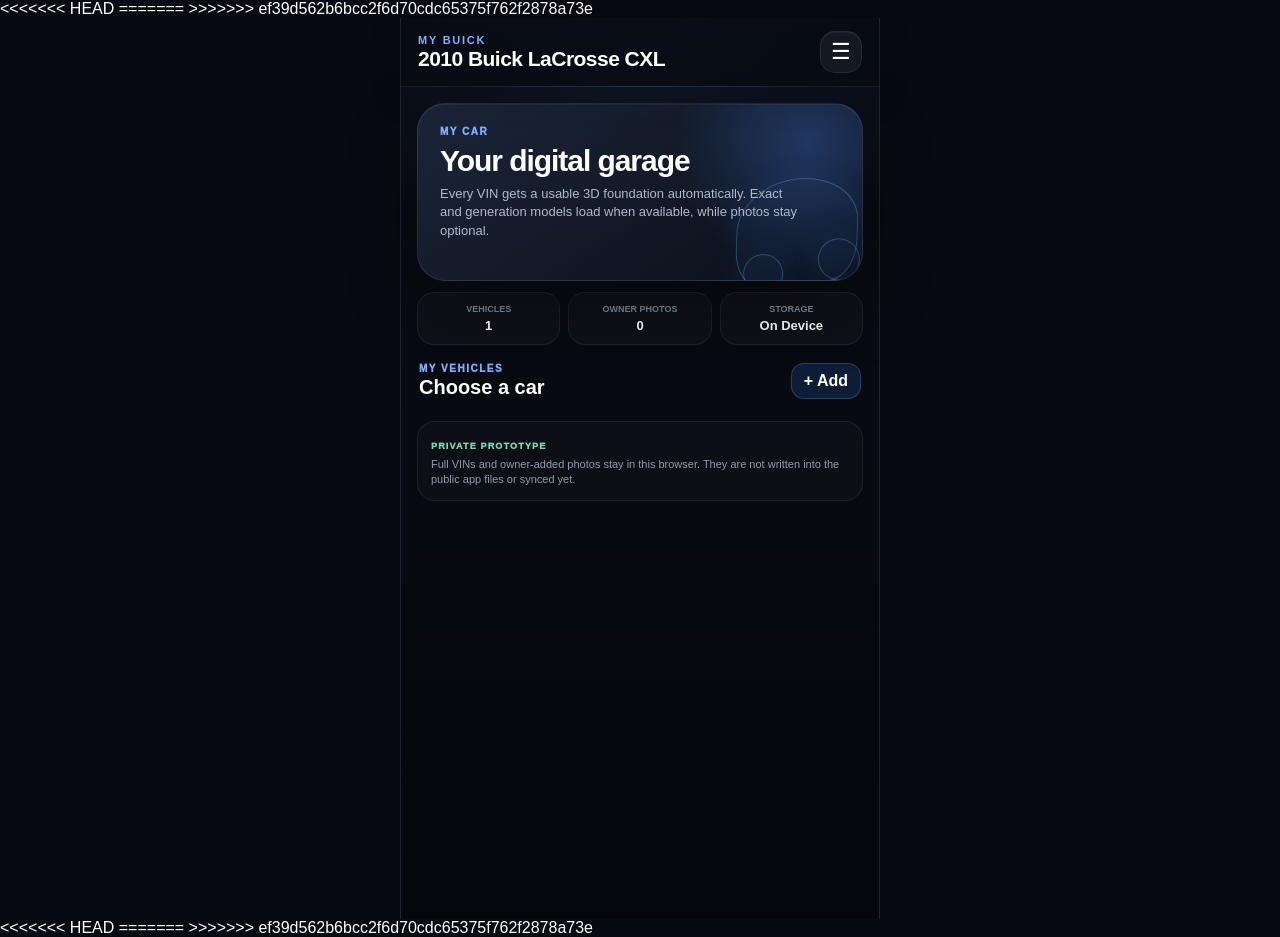
==== commit 3ceff250: "v7.06" ====
--- a/index.html
+++ b/index.html
@@ -7,9 +7,15 @@
   <meta http-equiv="Pragma" content="no-cache">
   <meta http-equiv="Expires" content="0">
   <meta name="theme-color" content="#070a10">
+<<<<<<< HEAD
   <title>MY CAR v7.06 Worldwide Model Resolver</title>
   <link rel="stylesheet" href="style.css?v=7.06-worldwide-model-resolver">
   <link rel="modulepreload" href="twin3d.bundle.js?v=7.06-worldwide-model-resolver">
+=======
+  <title>MY CAR v7.05 3D Viewer Fix</title>
+  <link rel="stylesheet" href="style.css?v=7.05-vin-to-3d">
+  <link rel="modulepreload" href="twin3d.bundle.js?v=7.05-vin-to-3d">
+>>>>>>> ef39d562b6bcc2f6d70cdc65375f762f2878a73e
 </head>
 <body>
 <div class="app">
@@ -108,9 +114,15 @@
           <div id="vin3dModelCard" class="vin3dModelCard">
             <div class="vin3dModelIcon">3D</div>
             <div class="vin3dModelCopy">
+<<<<<<< HEAD
               <span>WORLDWIDE MODEL RESOLVER</span>
               <b id="vin3dModelTitle">Waiting for decoded vehicle</b>
               <small id="vin3dModelDetail">The resolver checks exact, generation, body-style, and universal model tiers automatically.</small>
+=======
+              <span>3D MODEL LIBRARY</span>
+              <b id="vin3dModelTitle">Waiting for decoded vehicle</b>
+              <small id="vin3dModelDetail">The VIN will select the closest supported 3D package automatically.</small>
+>>>>>>> ef39d562b6bcc2f6d70cdc65375f762f2878a73e
             </div>
             <span id="vin3dModelBadge" class="vin3dModelBadge">WAITING</span>
           </div>
@@ -291,7 +303,11 @@
 
       <div class="twinStatusStrip real3dStatusStrip">
         <div><span>Model</span><strong id="twin3dModelType">Procedural 3D</strong></div>
+<<<<<<< HEAD
         <div><span>Model Accuracy</span><strong id="twin3dVinMatch">Checking</strong></div>
+=======
+        <div><span>VIN Match</span><strong id="twin3dVinMatch">Checking</strong></div>
+>>>>>>> ef39d562b6bcc2f6d70cdc65375f762f2878a73e
         <div><span>Optional Photos</span><strong id="twinPhotoCount">0</strong></div>
         <div><span>VIN</span><strong id="twinVinMask">Masked</strong></div>
       </div>
@@ -1013,7 +1029,12 @@
   <div id="dim" class="dim"></div>
   <aside id="sheet" class="sheet" role="dialog" aria-modal="true" aria-label="Part information" aria-hidden="true" tabindex="-1"><button id="closeSheet" class="icon sheetClose">×</button><div id="sheetData"></div></aside>
 </div>
+<<<<<<< HEAD
 <script src="app.js?v=7.06-worldwide-model-resolver"></script>
 <script type="module" src="twin3d.bundle.js?v=7.06-worldwide-model-resolver" onerror="document.getElementById('vehicle3DLoading')?.classList.add('hidden');document.getElementById('vehicle3DError')?.classList.remove('hidden');const message=document.querySelector('#vehicle3DError span');if(message)message.textContent='The 3D engine file did not load. Confirm twin3d.bundle.js was uploaded beside index.html.'"></script>
+=======
+<script src="app.js?v=7.05-vin-to-3d"></script>
+<script type="module" src="twin3d.bundle.js?v=7.05-vin-to-3d" onerror="document.getElementById('vehicle3DLoading')?.classList.add('hidden');document.getElementById('vehicle3DError')?.classList.remove('hidden');const message=document.querySelector('#vehicle3DError span');if(message)message.textContent='The 3D engine file did not load. Confirm twin3d.bundle.js was uploaded beside index.html.'"></script>
+>>>>>>> ef39d562b6bcc2f6d70cdc65375f762f2878a73e
 </body>
 </html>
--- a/style.css
+++ b/style.css
@@ -4717,6 +4717,7 @@
 .twinVinScanButton{min-height:34px;padding:8px 11px;border:1px solid rgba(111,170,255,.22);border-radius:12px;color:#e7f1ff;background:rgba(59,119,217,.13);font-size:10px;font-weight:900;white-space:nowrap}
 .real3dStatusStrip{grid-template-columns:repeat(4,minmax(0,1fr))}
 @media(max-width:470px){.vin3dModelCard{grid-template-columns:42px minmax(0,1fr)}.vin3dModelBadge{grid-column:2;justify-self:start}.real3dStatusStrip{grid-template-columns:repeat(2,minmax(0,1fr))}}
+<<<<<<< HEAD
 
 
 /* v7.06 worldwide model resolver + vehicle deletion */
@@ -4736,3 +4737,5 @@
 .vin3dModelCard.approximate{border-color:rgba(255,190,92,.2);background:rgba(229,158,51,.06)}
 .vin3dModelCard.exact{border-color:rgba(89,222,145,.24);background:rgba(51,180,106,.07)}
 @media(max-width:420px){.garageVehicleActions{grid-template-columns:1fr 1fr auto}.garageVehicleActions button:first-child{grid-column:1/3}.garageVehicleActions .deleteVehicleBtn{grid-column:3;grid-row:1/3;height:100%}}
+=======
+>>>>>>> ef39d562b6bcc2f6d70cdc65375f762f2878a73e
--- a/style.css
+++ b/style.css
@@ -4717,6 +4717,7 @@
 .twinVinScanButton{min-height:34px;padding:8px 11px;border:1px solid rgba(111,170,255,.22);border-radius:12px;color:#e7f1ff;background:rgba(59,119,217,.13);font-size:10px;font-weight:900;white-space:nowrap}
 .real3dStatusStrip{grid-template-columns:repeat(4,minmax(0,1fr))}
 @media(max-width:470px){.vin3dModelCard{grid-template-columns:42px minmax(0,1fr)}.vin3dModelBadge{grid-column:2;justify-self:start}.real3dStatusStrip{grid-template-columns:repeat(2,minmax(0,1fr))}}
+<<<<<<< HEAD
 
 
 /* v7.06 worldwide model resolver + vehicle deletion */
@@ -4736,3 +4737,5 @@
 .vin3dModelCard.approximate{border-color:rgba(255,190,92,.2);background:rgba(229,158,51,.06)}
 .vin3dModelCard.exact{border-color:rgba(89,222,145,.24);background:rgba(51,180,106,.07)}
 @media(max-width:420px){.garageVehicleActions{grid-template-columns:1fr 1fr auto}.garageVehicleActions button:first-child{grid-column:1/3}.garageVehicleActions .deleteVehicleBtn{grid-column:3;grid-row:1/3;height:100%}}
+=======
+>>>>>>> ef39d562b6bcc2f6d70cdc65375f762f2878a73e
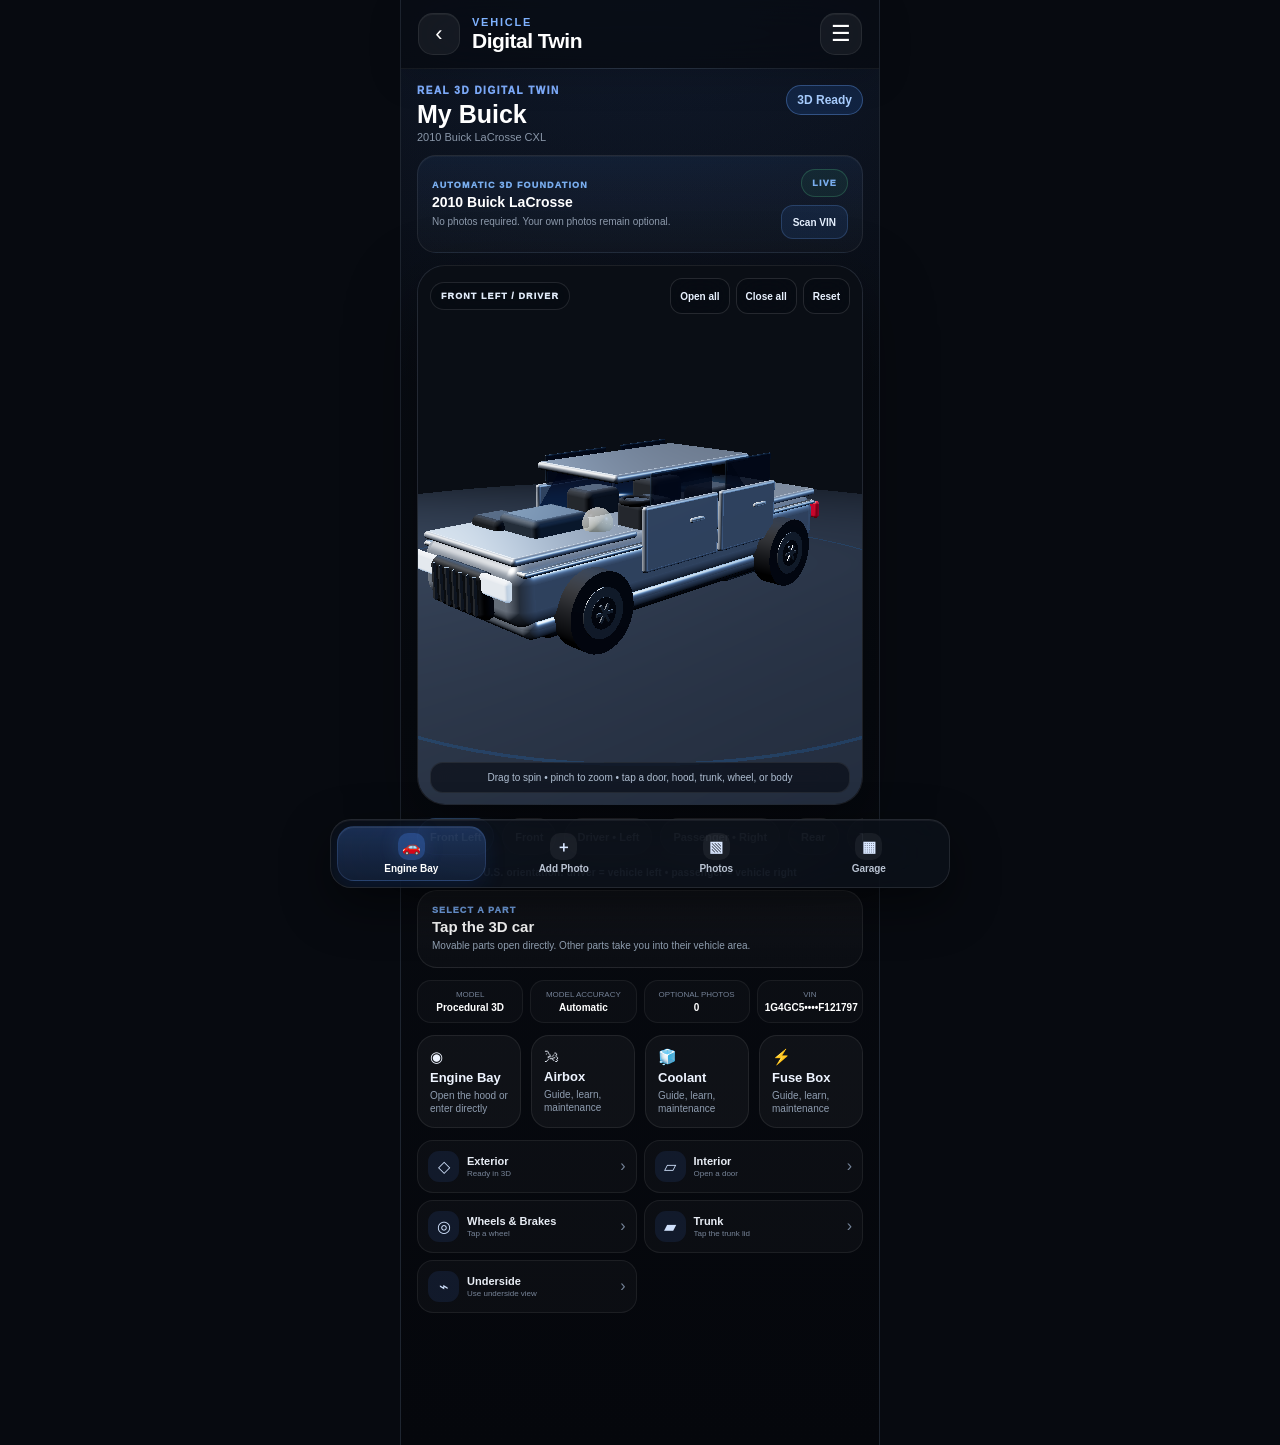
==== commit fe73a06d: "v7.07" ====
--- a/index.html
+++ b/index.html
@@ -7,15 +7,9 @@
   <meta http-equiv="Pragma" content="no-cache">
   <meta http-equiv="Expires" content="0">
   <meta name="theme-color" content="#070a10">
-<<<<<<< HEAD
-  <title>MY CAR v7.06 Worldwide Model Resolver</title>
-  <link rel="stylesheet" href="style.css?v=7.06-worldwide-model-resolver">
-  <link rel="modulepreload" href="twin3d.bundle.js?v=7.06-worldwide-model-resolver">
-=======
-  <title>MY CAR v7.05 3D Viewer Fix</title>
-  <link rel="stylesheet" href="style.css?v=7.05-vin-to-3d">
-  <link rel="modulepreload" href="twin3d.bundle.js?v=7.05-vin-to-3d">
->>>>>>> ef39d562b6bcc2f6d70cdc65375f762f2878a73e
+  <title>MY CAR v7.07 Clean Root Deploy</title>
+  <link rel="stylesheet" href="style.css?v=7.07-clean-root-deploy">
+  <link rel="modulepreload" href="twin3d.bundle.js?v=7.07-clean-root-deploy">
 </head>
 <body>
 <div class="app">
@@ -114,15 +108,9 @@
           <div id="vin3dModelCard" class="vin3dModelCard">
             <div class="vin3dModelIcon">3D</div>
             <div class="vin3dModelCopy">
-<<<<<<< HEAD
               <span>WORLDWIDE MODEL RESOLVER</span>
               <b id="vin3dModelTitle">Waiting for decoded vehicle</b>
               <small id="vin3dModelDetail">The resolver checks exact, generation, body-style, and universal model tiers automatically.</small>
-=======
-              <span>3D MODEL LIBRARY</span>
-              <b id="vin3dModelTitle">Waiting for decoded vehicle</b>
-              <small id="vin3dModelDetail">The VIN will select the closest supported 3D package automatically.</small>
->>>>>>> ef39d562b6bcc2f6d70cdc65375f762f2878a73e
             </div>
             <span id="vin3dModelBadge" class="vin3dModelBadge">WAITING</span>
           </div>
@@ -303,11 +291,7 @@
 
       <div class="twinStatusStrip real3dStatusStrip">
         <div><span>Model</span><strong id="twin3dModelType">Procedural 3D</strong></div>
-<<<<<<< HEAD
         <div><span>Model Accuracy</span><strong id="twin3dVinMatch">Checking</strong></div>
-=======
-        <div><span>VIN Match</span><strong id="twin3dVinMatch">Checking</strong></div>
->>>>>>> ef39d562b6bcc2f6d70cdc65375f762f2878a73e
         <div><span>Optional Photos</span><strong id="twinPhotoCount">0</strong></div>
         <div><span>VIN</span><strong id="twinVinMask">Masked</strong></div>
       </div>
@@ -1029,12 +1013,23 @@
   <div id="dim" class="dim"></div>
   <aside id="sheet" class="sheet" role="dialog" aria-modal="true" aria-label="Part information" aria-hidden="true" tabindex="-1"><button id="closeSheet" class="icon sheetClose">×</button><div id="sheetData"></div></aside>
 </div>
-<<<<<<< HEAD
-<script src="app.js?v=7.06-worldwide-model-resolver"></script>
-<script type="module" src="twin3d.bundle.js?v=7.06-worldwide-model-resolver" onerror="document.getElementById('vehicle3DLoading')?.classList.add('hidden');document.getElementById('vehicle3DError')?.classList.remove('hidden');const message=document.querySelector('#vehicle3DError span');if(message)message.textContent='The 3D engine file did not load. Confirm twin3d.bundle.js was uploaded beside index.html.'"></script>
-=======
-<script src="app.js?v=7.05-vin-to-3d"></script>
-<script type="module" src="twin3d.bundle.js?v=7.05-vin-to-3d" onerror="document.getElementById('vehicle3DLoading')?.classList.add('hidden');document.getElementById('vehicle3DError')?.classList.remove('hidden');const message=document.querySelector('#vehicle3DError span');if(message)message.textContent='The 3D engine file did not load. Confirm twin3d.bundle.js was uploaded beside index.html.'"></script>
->>>>>>> ef39d562b6bcc2f6d70cdc65375f762f2878a73e
+<script src="app.js?v=7.07-clean-root-deploy"></script>
+<script type="module" src="twin3d.bundle.js?v=7.07-clean-root-deploy" onerror="document.getElementById('vehicle3DLoading')?.classList.add('hidden');document.getElementById('vehicle3DError')?.classList.remove('hidden');const message=document.querySelector('#vehicle3DError span');if(message)message.textContent='The 3D engine file did not load. Confirm twin3d.bundle.js was uploaded beside index.html.'"></script>
+
+<script>
+window.addEventListener('load',()=>{
+  setTimeout(()=>{
+    const host=document.getElementById('vehicle3DCanvas');
+    const error=document.getElementById('vehicle3DError');
+    const loading=document.getElementById('vehicle3DLoading');
+    if(host&&!host.querySelector('canvas')&&error?.classList.contains('hidden')){
+      loading?.classList.add('hidden');
+      error.classList.remove('hidden');
+      const message=error.querySelector('span');
+      if(message)message.textContent='The 3D engine file is missing or blocked. Upload twin3d.bundle.js beside index.html and reload.';
+    }
+  },9000);
+});
+</script>
 </body>
 </html>
--- a/style.css
+++ b/style.css
@@ -4717,7 +4717,6 @@
 .twinVinScanButton{min-height:34px;padding:8px 11px;border:1px solid rgba(111,170,255,.22);border-radius:12px;color:#e7f1ff;background:rgba(59,119,217,.13);font-size:10px;font-weight:900;white-space:nowrap}
 .real3dStatusStrip{grid-template-columns:repeat(4,minmax(0,1fr))}
 @media(max-width:470px){.vin3dModelCard{grid-template-columns:42px minmax(0,1fr)}.vin3dModelBadge{grid-column:2;justify-self:start}.real3dStatusStrip{grid-template-columns:repeat(2,minmax(0,1fr))}}
-<<<<<<< HEAD
 
 
 /* v7.06 worldwide model resolver + vehicle deletion */
@@ -4737,5 +4736,3 @@
 .vin3dModelCard.approximate{border-color:rgba(255,190,92,.2);background:rgba(229,158,51,.06)}
 .vin3dModelCard.exact{border-color:rgba(89,222,145,.24);background:rgba(51,180,106,.07)}
 @media(max-width:420px){.garageVehicleActions{grid-template-columns:1fr 1fr auto}.garageVehicleActions button:first-child{grid-column:1/3}.garageVehicleActions .deleteVehicleBtn{grid-column:3;grid-row:1/3;height:100%}}
-=======
->>>>>>> ef39d562b6bcc2f6d70cdc65375f762f2878a73e
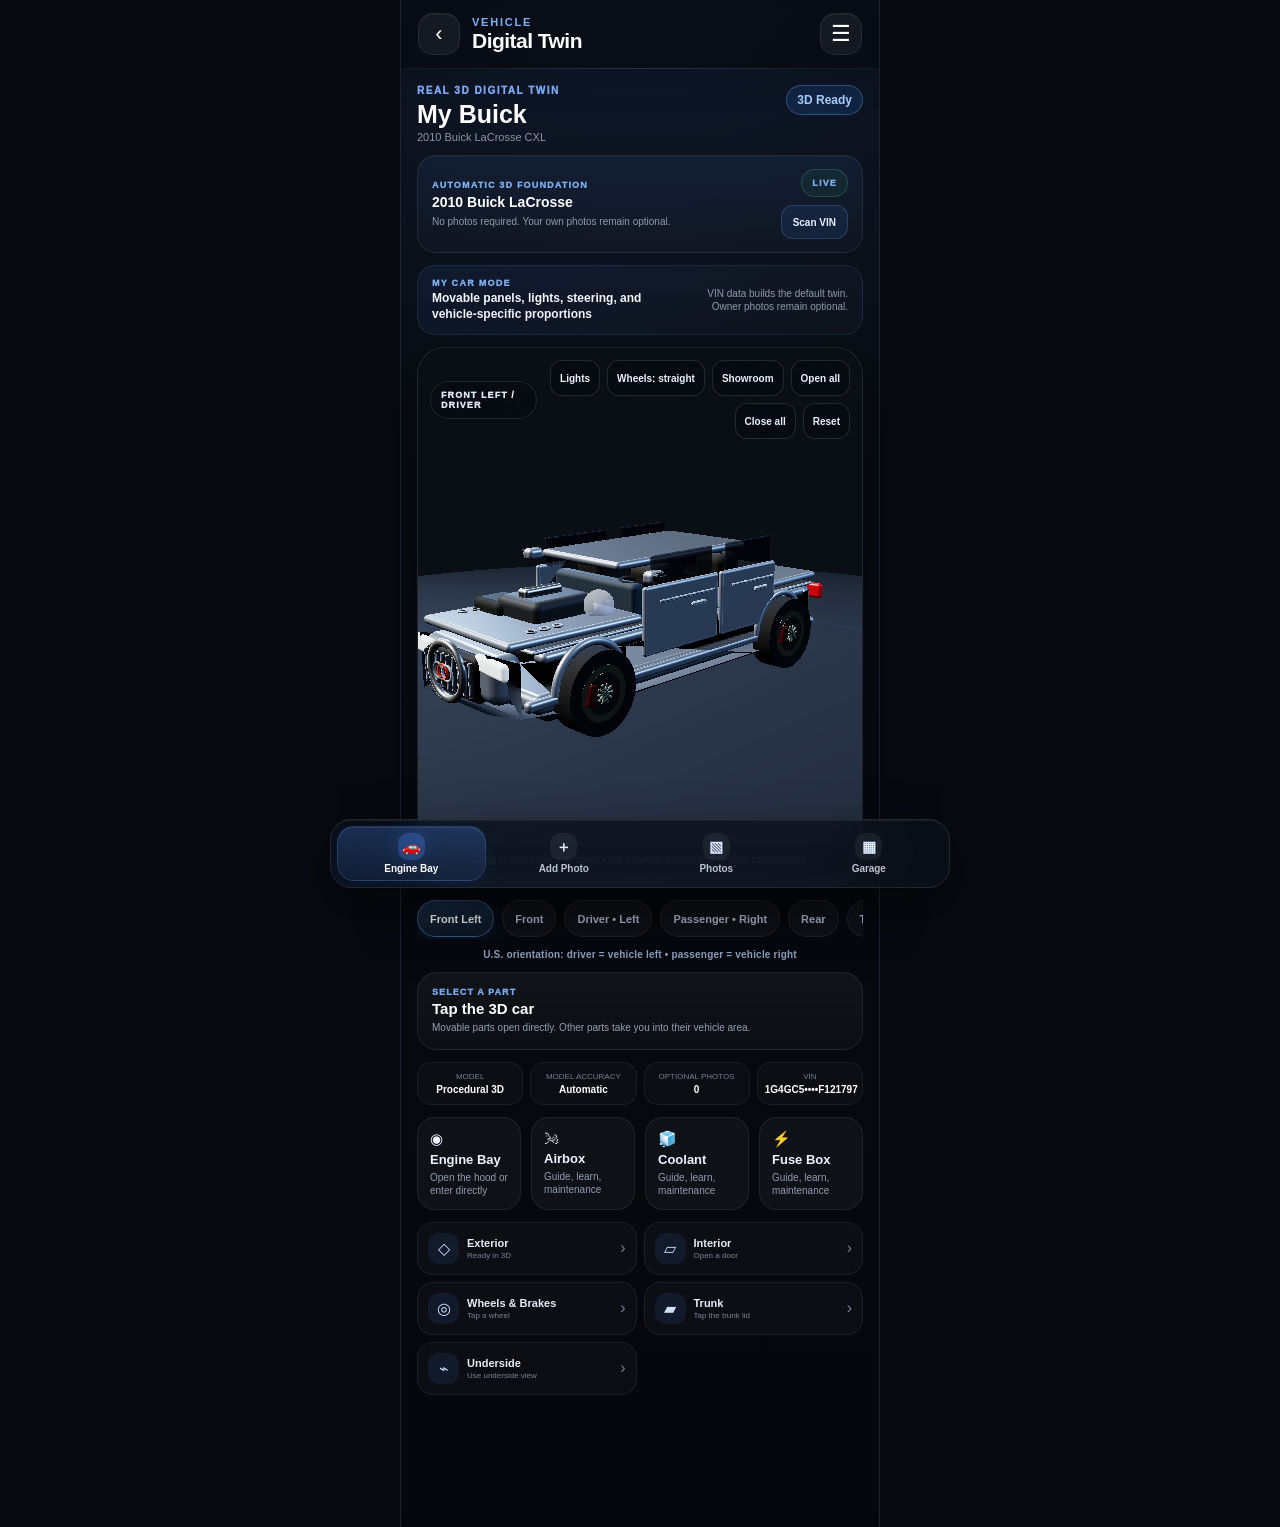
==== commit 960f967f: "v7.08" ====
--- a/index.html
+++ b/index.html
@@ -7,9 +7,9 @@
   <meta http-equiv="Pragma" content="no-cache">
   <meta http-equiv="Expires" content="0">
   <meta name="theme-color" content="#070a10">
-  <title>MY CAR v7.07 Clean Root Deploy</title>
-  <link rel="stylesheet" href="style.css?v=7.07-clean-root-deploy">
-  <link rel="modulepreload" href="twin3d.bundle.js?v=7.07-clean-root-deploy">
+  <title>MY CAR v7.08 Clean Root Deploy</title>
+  <link rel="stylesheet" href="style.css?v=7.08-my-car-living-twin">
+  <link rel="modulepreload" href="twin3d.bundle.js?v=7.08-my-car-living-twin">
 </head>
 <body>
 <div class="app">
@@ -230,14 +230,19 @@
 
       <div class="twin3dStatusRow">
         <div>
-          <span id="twin3dModelStatus">BUILT-IN MODEL</span>
-          <b id="twin3dVehicleSpec">2010 Buick LaCrosse base twin</b>
+          <span id="twin3dModelStatus">MY CAR LIVING TWIN</span>
+          <b id="twin3dVehicleSpec">VIN-resolved interactive vehicle</b>
           <small>No photos required. Your own photos remain optional.</small>
         </div>
         <div class="twin3dStatusActions">
           <span class="twin3dLiveDot">LIVE</span>
           <button id="twinVinScanButton" class="twinVinScanButton" type="button">Scan VIN</button>
         </div>
+      </div>
+
+      <div class="livingTwinStrip">
+        <div><span>MY CAR MODE</span><b>Movable panels, lights, steering, and vehicle-specific proportions</b></div>
+        <small>VIN data builds the default twin. Owner photos remain optional.</small>
       </div>
 
       <div id="vehicle3DStage" class="vehicle3DStage" aria-label="Interactive 3D vehicle viewer">
@@ -257,13 +262,16 @@
         <div class="twin3dTopControls">
           <span id="twin3dViewLabel" class="twin3dModePill">FRONT LEFT</span>
           <div class="twin3dControlGroup">
+            <button id="twin3dLights" type="button">Lights</button>
+            <button id="twin3dSteer" type="button">Wheels: straight</button>
+            <button id="twin3dShowroom" type="button">Showroom</button>
             <button id="twin3dOpenAll" type="button">Open all</button>
             <button id="twin3dCloseAll" type="button">Close all</button>
             <button id="twin3dReset" type="button">Reset</button>
           </div>
         </div>
 
-        <div class="twin3dHint">Drag to spin • pinch to zoom • tap a door, hood, trunk, wheel, or body</div>
+        <div class="twin3dHint">Drag to spin • pinch to zoom • tap movable panels and vehicle components</div>
       </div>
 
       <div class="twin3dViews" aria-label="3D camera views">
@@ -1013,8 +1021,8 @@
   <div id="dim" class="dim"></div>
   <aside id="sheet" class="sheet" role="dialog" aria-modal="true" aria-label="Part information" aria-hidden="true" tabindex="-1"><button id="closeSheet" class="icon sheetClose">×</button><div id="sheetData"></div></aside>
 </div>
-<script src="app.js?v=7.07-clean-root-deploy"></script>
-<script type="module" src="twin3d.bundle.js?v=7.07-clean-root-deploy" onerror="document.getElementById('vehicle3DLoading')?.classList.add('hidden');document.getElementById('vehicle3DError')?.classList.remove('hidden');const message=document.querySelector('#vehicle3DError span');if(message)message.textContent='The 3D engine file did not load. Confirm twin3d.bundle.js was uploaded beside index.html.'"></script>
+<script src="app.js?v=7.08-my-car-living-twin"></script>
+<script type="module" src="twin3d.bundle.js?v=7.08-my-car-living-twin" onerror="document.getElementById('vehicle3DLoading')?.classList.add('hidden');document.getElementById('vehicle3DError')?.classList.remove('hidden');const message=document.querySelector('#vehicle3DError span');if(message)message.textContent='The 3D engine file did not load. Confirm twin3d.bundle.js was uploaded beside index.html.'"></script>
 
 <script>
 window.addEventListener('load',()=>{
--- a/style.css
+++ b/style.css
@@ -4736,3 +4736,61 @@
 .vin3dModelCard.approximate{border-color:rgba(255,190,92,.2);background:rgba(229,158,51,.06)}
 .vin3dModelCard.exact{border-color:rgba(89,222,145,.24);background:rgba(51,180,106,.07)}
 @media(max-width:420px){.garageVehicleActions{grid-template-columns:1fr 1fr auto}.garageVehicleActions button:first-child{grid-column:1/3}.garageVehicleActions .deleteVehicleBtn{grid-column:3;grid-row:1/3;height:100%}}
+
+
+/* v7.08 MY CAR Living Twin */
+.livingTwinStrip{
+  display:flex;
+  align-items:center;
+  justify-content:space-between;
+  gap:14px;
+  margin:10px 0 12px;
+  padding:12px 14px;
+  border:1px solid rgba(105,170,255,.13);
+  border-radius:18px;
+  background:linear-gradient(135deg,rgba(70,137,238,.09),rgba(255,255,255,.025));
+}
+.livingTwinStrip span,.livingTwinStrip b,.livingTwinStrip small{display:block}
+.livingTwinStrip span{
+  color:#7facf1;
+  font-size:9px;
+  font-weight:950;
+  letter-spacing:.14em;
+}
+.livingTwinStrip b{
+  margin-top:3px;
+  color:#f3f7ff;
+  font-size:12px;
+  line-height:1.3;
+}
+.livingTwinStrip small{
+  max-width:38%;
+  color:#8e9bad;
+  font-size:10px;
+  line-height:1.32;
+  text-align:right;
+}
+.twin3dControlGroup{
+  display:flex;
+  flex-wrap:wrap;
+  justify-content:flex-end;
+  gap:7px;
+}
+.twin3dControlGroup button.active{
+  border-color:rgba(95,174,255,.42)!important;
+  color:#f3f8ff!important;
+  background:linear-gradient(180deg,rgba(73,150,255,.25),rgba(73,150,255,.10))!important;
+  box-shadow:0 8px 24px rgba(31,98,200,.22);
+}
+#twin3dLights.active{
+  color:#fff6bf!important;
+  border-color:rgba(255,222,104,.36)!important;
+  background:linear-gradient(180deg,rgba(255,213,85,.22),rgba(255,213,85,.08))!important;
+}
+@media(max-width:430px){
+  .livingTwinStrip{align-items:flex-start;flex-direction:column}
+  .livingTwinStrip small{max-width:none;text-align:left}
+  .twin3dTopControls{align-items:flex-start}
+  .twin3dControlGroup{max-width:74%;gap:5px}
+  .twin3dControlGroup button{padding:7px 8px;font-size:9px}
+}
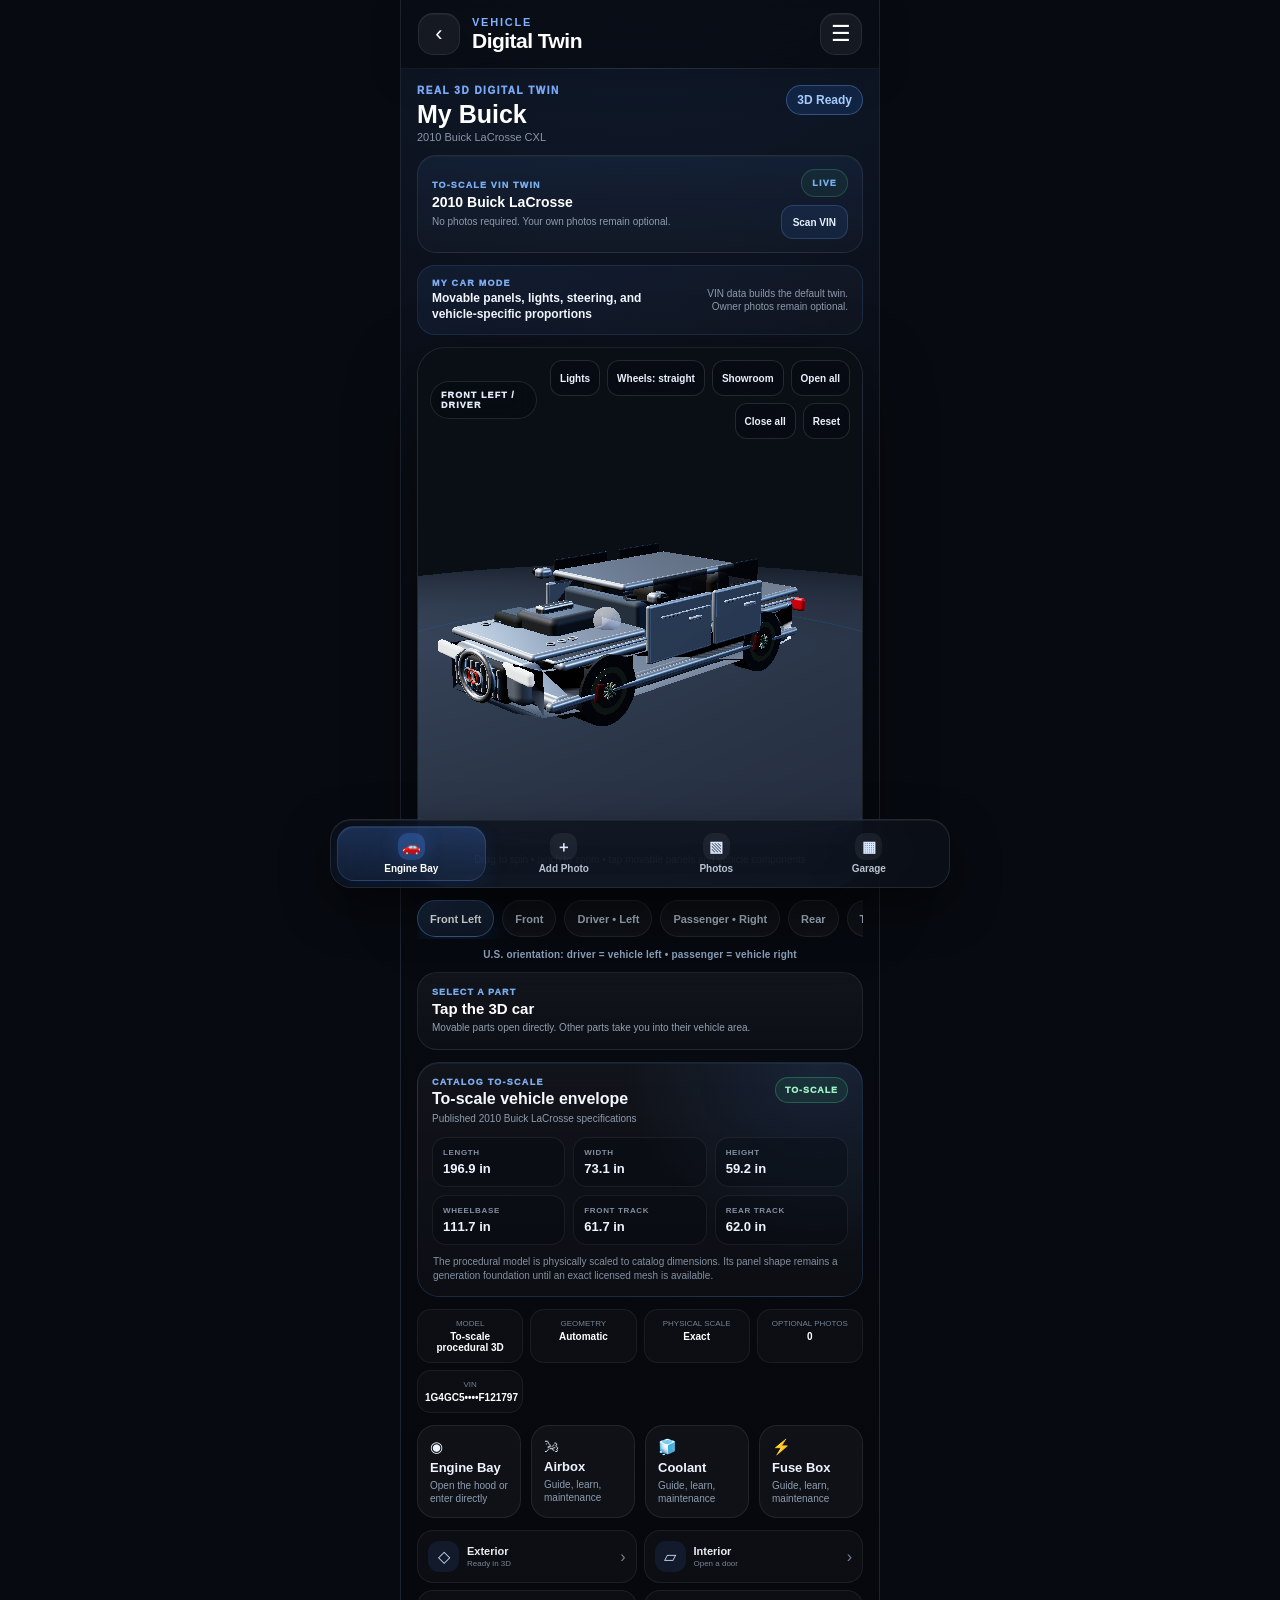
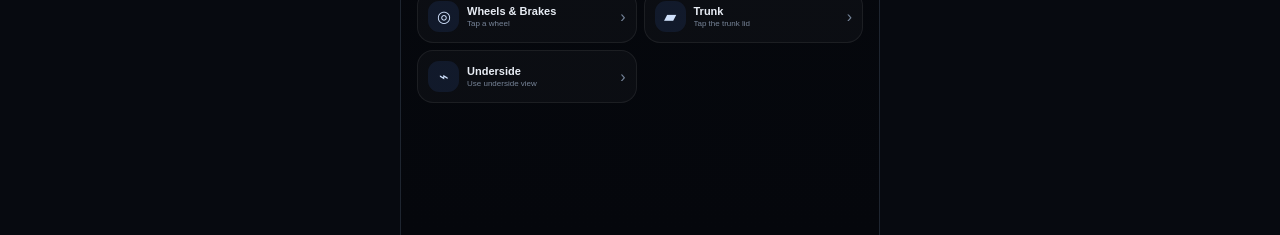
==== commit 362c174c: "Add files via upload" ====
--- a/index.html
+++ b/index.html
@@ -7,9 +7,9 @@
   <meta http-equiv="Pragma" content="no-cache">
   <meta http-equiv="Expires" content="0">
   <meta name="theme-color" content="#070a10">
-  <title>MY CAR v7.08 Clean Root Deploy</title>
-  <link rel="stylesheet" href="style.css?v=7.08-my-car-living-twin">
-  <link rel="modulepreload" href="twin3d.bundle.js?v=7.08-my-car-living-twin">
+  <title>MY CAR v7.09 Clean Root Deploy</title>
+  <link rel="stylesheet" href="style.css?v=7.09-exact-scale-vin-resolver">
+  <link rel="modulepreload" href="twin3d.bundle.js?v=7.09-exact-scale-vin-resolver">
 </head>
 <body>
 <div class="app">
@@ -297,9 +297,30 @@
         </div>
       </div>
 
+      <div id="twinScaleCard" class="twinScaleCard">
+        <div class="twinScaleHead">
+          <div>
+            <span id="twin3dScaleBadge">RESOLVING SCALE</span>
+            <b id="twin3dScaleTitle">Vehicle dimensions</b>
+            <small id="twin3dScaleSource">Matching decoded vehicle data to the dimension catalog.</small>
+          </div>
+          <span id="twin3dScaleConfidence" class="twinScaleConfidence">CHECKING</span>
+        </div>
+        <div class="twinDimensionGrid">
+          <div><span>Length</span><strong id="twinDimLength">—</strong></div>
+          <div><span>Width</span><strong id="twinDimWidth">—</strong></div>
+          <div><span>Height</span><strong id="twinDimHeight">—</strong></div>
+          <div><span>Wheelbase</span><strong id="twinDimWheelbase">—</strong></div>
+          <div><span>Front Track</span><strong id="twinDimFrontTrack">—</strong></div>
+          <div><span>Rear Track</span><strong id="twinDimRearTrack">—</strong></div>
+        </div>
+        <p id="twin3dScaleNote">Geometry accuracy and physical scale accuracy are measured separately.</p>
+      </div>
+
       <div class="twinStatusStrip real3dStatusStrip">
         <div><span>Model</span><strong id="twin3dModelType">Procedural 3D</strong></div>
-        <div><span>Model Accuracy</span><strong id="twin3dVinMatch">Checking</strong></div>
+        <div><span>Geometry</span><strong id="twin3dVinMatch">Checking</strong></div>
+        <div><span>Physical Scale</span><strong id="twin3dScaleStatus">Checking</strong></div>
         <div><span>Optional Photos</span><strong id="twinPhotoCount">0</strong></div>
         <div><span>VIN</span><strong id="twinVinMask">Masked</strong></div>
       </div>
@@ -1021,8 +1042,8 @@
   <div id="dim" class="dim"></div>
   <aside id="sheet" class="sheet" role="dialog" aria-modal="true" aria-label="Part information" aria-hidden="true" tabindex="-1"><button id="closeSheet" class="icon sheetClose">×</button><div id="sheetData"></div></aside>
 </div>
-<script src="app.js?v=7.08-my-car-living-twin"></script>
-<script type="module" src="twin3d.bundle.js?v=7.08-my-car-living-twin" onerror="document.getElementById('vehicle3DLoading')?.classList.add('hidden');document.getElementById('vehicle3DError')?.classList.remove('hidden');const message=document.querySelector('#vehicle3DError span');if(message)message.textContent='The 3D engine file did not load. Confirm twin3d.bundle.js was uploaded beside index.html.'"></script>
+<script src="app.js?v=7.09-exact-scale-vin-resolver"></script>
+<script type="module" src="twin3d.bundle.js?v=7.09-exact-scale-vin-resolver" onerror="document.getElementById('vehicle3DLoading')?.classList.add('hidden');document.getElementById('vehicle3DError')?.classList.remove('hidden');const message=document.querySelector('#vehicle3DError span');if(message)message.textContent='The 3D engine file did not load. Confirm twin3d.bundle.js was uploaded beside index.html.'"></script>
 
 <script>
 window.addEventListener('load',()=>{
--- a/style.css
+++ b/style.css
@@ -4794,3 +4794,97 @@
   .twin3dControlGroup{max-width:74%;gap:5px}
   .twin3dControlGroup button{padding:7px 8px;font-size:9px}
 }
+
+
+/* v7.09 Exact-Scale VIN Resolver */
+.twinScaleCard{
+  margin:12px 0;
+  padding:14px;
+  border:1px solid rgba(95,165,255,.16);
+  border-radius:22px;
+  background:
+    radial-gradient(circle at 90% 0%,rgba(72,143,255,.13),transparent 42%),
+    linear-gradient(180deg,rgba(255,255,255,.045),rgba(255,255,255,.022));
+  box-shadow:inset 0 1px 0 rgba(255,255,255,.045);
+}
+.twinScaleHead{
+  display:flex;
+  align-items:flex-start;
+  justify-content:space-between;
+  gap:12px;
+}
+.twinScaleHead span,.twinScaleHead b,.twinScaleHead small{display:block}
+.twinScaleHead>div>span{
+  color:#7facf1;
+  font-size:9px;
+  font-weight:950;
+  letter-spacing:.14em;
+}
+.twinScaleHead b{
+  margin-top:3px;
+  color:#f4f7fc;
+  font-size:16px;
+}
+.twinScaleHead small{
+  margin-top:4px;
+  color:#8f9daf;
+  font-size:10px;
+  line-height:1.35;
+}
+.twinScaleConfidence{
+  flex:0 0 auto;
+  padding:7px 9px;
+  border:1px solid rgba(117,180,255,.22);
+  border-radius:999px;
+  color:#bcd9ff;
+  background:rgba(61,132,238,.10);
+  font-size:9px;
+  font-weight:950;
+  letter-spacing:.10em;
+}
+.twinScaleConfidence.exact{
+  color:#9ff1c4;
+  border-color:rgba(74,218,147,.27);
+  background:rgba(48,190,124,.10);
+}
+.twinScaleConfidence.estimated{
+  color:#ffe2a7;
+  border-color:rgba(255,188,79,.24);
+  background:rgba(224,151,43,.10);
+}
+.twinDimensionGrid{
+  display:grid;
+  grid-template-columns:repeat(3,minmax(0,1fr));
+  gap:8px;
+  margin-top:12px;
+}
+.twinDimensionGrid>div{
+  min-width:0;
+  padding:10px;
+  border:1px solid rgba(255,255,255,.065);
+  border-radius:14px;
+  background:rgba(4,9,16,.30);
+}
+.twinDimensionGrid span,.twinDimensionGrid strong{display:block}
+.twinDimensionGrid span{
+  color:#8290a3;
+  font-size:8px;
+  font-weight:850;
+  letter-spacing:.08em;
+  text-transform:uppercase;
+}
+.twinDimensionGrid strong{
+  margin-top:4px;
+  color:#edf4ff;
+  font-size:13px;
+  white-space:nowrap;
+}
+.twinScaleCard p{
+  margin:10px 1px 0;
+  color:#8290a3;
+  font-size:10px;
+  line-height:1.35;
+}
+@media(max-width:410px){
+  .twinDimensionGrid{grid-template-columns:repeat(2,minmax(0,1fr))}
+}
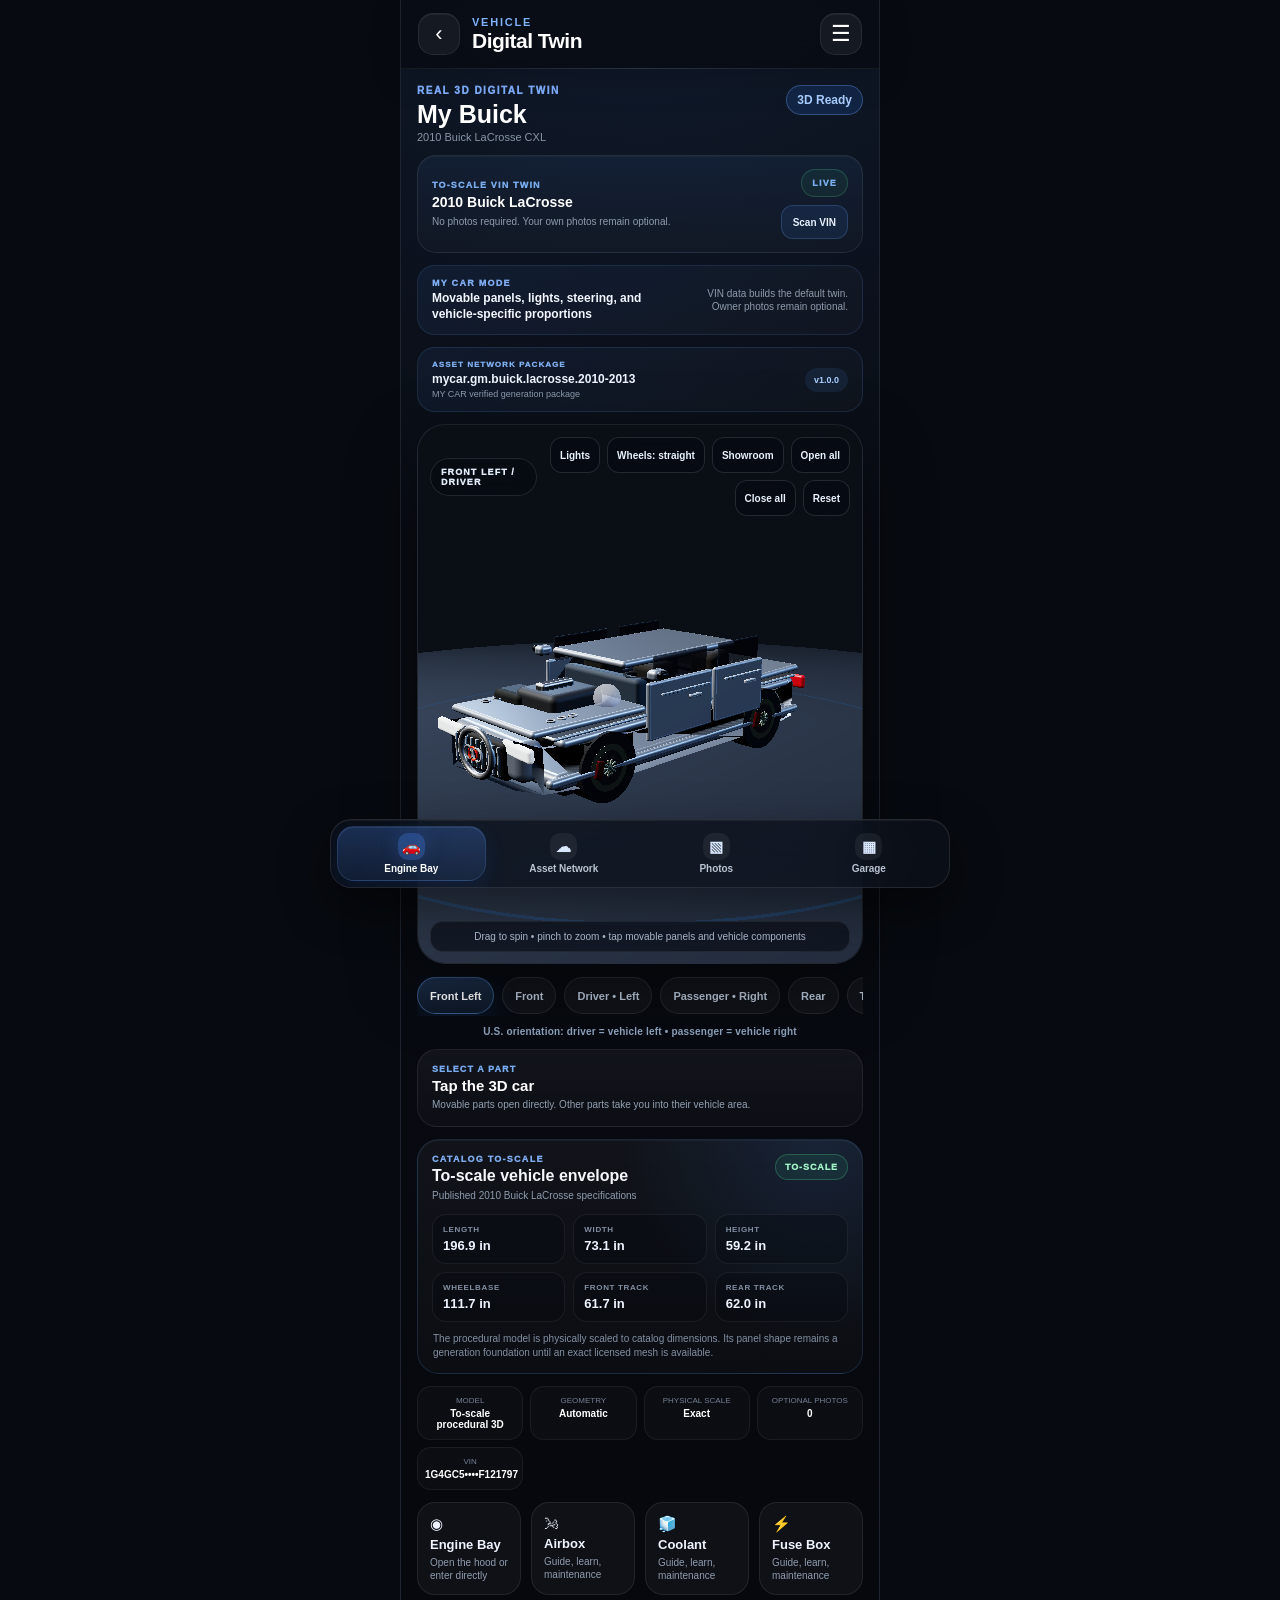
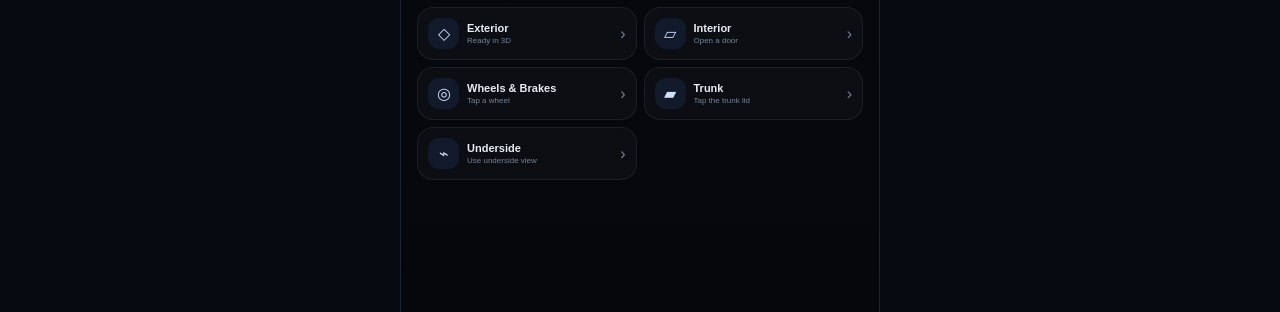
==== commit 8b3dd575: "Add files via upload" ====
--- a/index.html
+++ b/index.html
@@ -7,9 +7,9 @@
   <meta http-equiv="Pragma" content="no-cache">
   <meta http-equiv="Expires" content="0">
   <meta name="theme-color" content="#070a10">
-  <title>MY CAR v7.09 Clean Root Deploy</title>
-  <link rel="stylesheet" href="style.css?v=7.09-exact-scale-vin-resolver">
-  <link rel="modulepreload" href="twin3d.bundle.js?v=7.09-exact-scale-vin-resolver">
+  <title>MY CAR v8.0 Asset Network</title>
+  <link rel="stylesheet" href="style.css?v=8.0-asset-network">
+  <link rel="modulepreload" href="twin3d.bundle.js?v=8.0-asset-network">
 </head>
 <body>
 <div class="app">
@@ -180,10 +180,10 @@
         <a id="profileImageCredit" class="profileImageCredit" target="_blank" rel="noopener noreferrer">Representative image</a>
       </div>
 
-      <div class="profileModelResolutionCard">
-        <div><span>3D MODEL RESOLUTION</span><b id="profileModelAccuracy">Automatic foundation</b><small id="profileModelSource">Resolved from decoded vehicle details</small></div>
+      <button id="profileAssetNetworkButton" class="profileModelResolutionCard profileAssetNetworkButton" type="button">
+        <div><span>ASSET NETWORK PACKAGE</span><b id="profileModelAccuracy">Automatic foundation</b><small id="profileModelSource">Resolved from decoded vehicle details</small></div>
         <span id="profileModelBadge" class="badge">AUTO</span>
-      </div>
+      </button>
 
       <div class="profileIdentityCard">
         <div>
@@ -218,6 +218,60 @@
       </div>
     </section>
 
+
+    <section id="assetnetwork" class="screen assetNetworkScreen">
+      <div class="assetNetworkHero">
+        <span>MY CAR ASSET NETWORK</span>
+        <h2>One VIN. Best available twin.</h2>
+        <p>The app resolves a versioned vehicle package from manufacturer, licensed, reviewed-community, or generated sources. A better package can replace the current twin later without rescanning the car.</p>
+        <div class="assetNetworkHeroBadges">
+          <span id="assetNetworkLocalBadge">LOCAL CATALOG ACTIVE</span>
+          <span id="assetNetworkCloudBadge" class="muted">CLOUD BROKER NOT CONNECTED</span>
+        </div>
+      </div>
+
+      <div class="assetNetworkStats">
+        <div><span>Packages</span><strong id="assetNetworkPackageCount">0</strong></div>
+        <div><span>Coverage</span><strong>Any VIN</strong></div>
+        <div><span>Photos Required</span><strong>None</strong></div>
+      </div>
+
+      <div class="assetActiveVehicleCard">
+        <div class="assetActiveVehicleHead">
+          <div><span>ACTIVE VEHICLE PACKAGE</span><h3 id="assetNetworkVehicleName">No active vehicle</h3><p id="assetNetworkVehicleMeta">Scan a VIN to resolve a package.</p></div>
+          <span id="assetNetworkUpdateBadge" class="assetNetworkUpdateBadge">CHECKING</span>
+        </div>
+        <div class="assetPackageIdentity">
+          <div><span>Package</span><strong id="assetNetworkPackageName">—</strong></div>
+          <div><span>Version</span><strong id="assetNetworkPackageVersion">—</strong></div>
+          <div><span>Tier</span><strong id="assetNetworkPackageTier">—</strong></div>
+          <div><span>Delivery</span><strong id="assetNetworkPackageDelivery">—</strong></div>
+        </div>
+        <div id="assetNetworkReleaseNotes" class="assetNetworkReleaseNotes"></div>
+        <div class="assetNetworkActions">
+          <button id="assetNetworkCheck" class="ghost" type="button">Check for upgrade</button>
+          <button id="assetNetworkInstall" class="primary" type="button" disabled>Package current</button>
+        </div>
+        <div id="assetNetworkResult" class="assetNetworkResult">The local catalog is ready. A future cloud broker can deliver licensed exact assets through the same package system.</div>
+      </div>
+
+      <div class="assetNetworkSectionHead"><span>SOURCE PIPELINE</span><h3>How a car improves</h3></div>
+      <div class="assetSourceStack">
+        <article><i>1</i><div><span>MANUFACTURER / LICENSED</span><b>Exact protected asset</b><small>Highest-priority source. Delivered as a licensed GLB through a protected or signed URL.</small></div><em id="assetSourceLicensed">Connector ready</em></article>
+        <article><i>2</i><div><span>COMMUNITY REVIEW</span><b>One package helps every matching VIN</b><small>Original contributor models are validated for rights, scale, performance, parts, and hinges.</small></div><em>Schema ready</em></article>
+        <article class="active"><i>3</i><div><span>MY CAR GENERATOR</span><b>Immediate worldwide fallback</b><small>Every vehicle still gets a dimension-aware interactive foundation while a better asset is unavailable.</small></div><em>Active</em></article>
+      </div>
+
+      <div class="assetNetworkSectionHead"><span>INSTALLED FEATURES</span><h3>What this package controls</h3></div>
+      <div id="assetNetworkFeatures" class="assetNetworkFeatures"><span>Waiting for an active vehicle package.</span></div>
+
+      <div class="assetNetworkPrivacy">
+        <span>PRIVATE RESOLUTION</span>
+        <b>The package broker receives decoded vehicle details, not the full VIN.</b>
+        <p>The static prototype currently uses the bundled catalog. When a backend is connected, exact models can be updated without publishing licensed GLB files in the GitHub repository.</p>
+      </div>
+    </section>
+
     <section id="digitaltwin" class="screen digitalTwinScreen real3dTwinScreen">
       <div class="twinHead real3dHead">
         <div>
@@ -244,6 +298,11 @@
         <div><span>MY CAR MODE</span><b>Movable panels, lights, steering, and vehicle-specific proportions</b></div>
         <small>VIN data builds the default twin. Owner photos remain optional.</small>
       </div>
+
+      <button id="twinAssetPackageCard" class="twinAssetPackageCard" type="button">
+        <div><span>ASSET NETWORK PACKAGE</span><b id="twinAssetPackageName">Resolving vehicle package</b><small id="twinAssetPackageSource">Tap to view sources, version, and future upgrades.</small></div>
+        <i id="twinAssetPackageVersion">—</i>
+      </button>
 
       <div id="vehicle3DStage" class="vehicle3DStage" aria-label="Interactive 3D vehicle viewer">
         <div id="vehicle3DCanvas" class="vehicle3DCanvas"></div>
@@ -1029,6 +1088,7 @@
     <button data-go="home">🏠 My Buick</button>
     <button data-go="vehicleprofile">◉ Vehicle Profile</button>
     <button data-go="digitaltwin">◇ Digital Twin</button>
+    <button data-go="assetnetwork">☁ Asset Network</button>
     <button data-go="photos">▧ Owner Photos</button>
     <button data-go="engine">🚗 Engine Bay</button>
     <button data-go="airbox">🌬 Airbox</button>
@@ -1042,8 +1102,8 @@
   <div id="dim" class="dim"></div>
   <aside id="sheet" class="sheet" role="dialog" aria-modal="true" aria-label="Part information" aria-hidden="true" tabindex="-1"><button id="closeSheet" class="icon sheetClose">×</button><div id="sheetData"></div></aside>
 </div>
-<script src="app.js?v=7.09-exact-scale-vin-resolver"></script>
-<script type="module" src="twin3d.bundle.js?v=7.09-exact-scale-vin-resolver" onerror="document.getElementById('vehicle3DLoading')?.classList.add('hidden');document.getElementById('vehicle3DError')?.classList.remove('hidden');const message=document.querySelector('#vehicle3DError span');if(message)message.textContent='The 3D engine file did not load. Confirm twin3d.bundle.js was uploaded beside index.html.'"></script>
+<script src="app.js?v=8.0-asset-network"></script>
+<script type="module" src="twin3d.bundle.js?v=8.0-asset-network" onerror="document.getElementById('vehicle3DLoading')?.classList.add('hidden');document.getElementById('vehicle3DError')?.classList.remove('hidden');const message=document.querySelector('#vehicle3DError span');if(message)message.textContent='The 3D engine file did not load. Confirm twin3d.bundle.js was uploaded beside index.html.'"></script>
 
 <script>
 window.addEventListener('load',()=>{
--- a/style.css
+++ b/style.css
@@ -4888,3 +4888,39 @@
 @media(max-width:410px){
   .twinDimensionGrid{grid-template-columns:repeat(2,minmax(0,1fr))}
 }
+
+
+/* MY CAR v8.0 Asset Network */
+.assetNetworkScreen{padding-bottom:130px}
+.assetNetworkHero{
+  position:relative;
+  overflow:hidden;
+  padding:22px;
+  border:1px solid rgba(111,174,255,.14);
+  border-radius:28px;
+  background:
+    radial-gradient(circle at 92% 15%,rgba(80,152,255,.25),transparent 36%),
+    linear-gradient(145deg,rgba(26,51,88,.94),rgba(10,16,26,.96) 68%);
+  box-shadow:inset 0 1px 0 rgba(255,255,255,.055),0 24px 70px rgba(0,0,0,.26);
+}
+.assetNetworkHero>span,.assetNetworkSectionHead span{color:#80b1f8;font-size:10px;font-weight:950;letter-spacing:.15em}
+.assetNetworkHero h2{margin:8px 0 8px;font-size:31px;line-height:1.04;letter-spacing:-.035em}
+.assetNetworkHero p{max-width:680px;margin:0;color:#a9b7ca;font-size:13px;line-height:1.55}
+.assetNetworkHeroBadges{display:flex;flex-wrap:wrap;gap:8px;margin-top:16px}
+.assetNetworkHeroBadges span{padding:8px 10px;border:1px solid rgba(87,207,146,.24);border-radius:999px;color:#9af0c2;background:rgba(43,169,111,.09);font-size:8px;font-weight:950;letter-spacing:.09em}
+.assetNetworkHeroBadges span.muted{border-color:rgba(255,255,255,.09);color:#8794a6;background:rgba(255,255,255,.035)}
+.assetNetworkStats{display:grid;grid-template-columns:repeat(3,minmax(0,1fr));gap:9px;margin:12px 0}
+.assetNetworkStats>div{padding:13px;border:1px solid rgba(255,255,255,.07);border-radius:18px;background:rgba(255,255,255,.032);text-align:center}
+.assetNetworkStats span,.assetNetworkStats strong{display:block}.assetNetworkStats span{color:#7f8c9e;font-size:9px;font-weight:850;text-transform:uppercase}.assetNetworkStats strong{margin-top:4px;font-size:14px}
+.assetActiveVehicleCard{padding:17px;border:1px solid rgba(255,255,255,.08);border-radius:24px;background:linear-gradient(180deg,rgba(255,255,255,.045),rgba(255,255,255,.022))}
+.assetActiveVehicleHead{display:flex;align-items:flex-start;justify-content:space-between;gap:12px}.assetActiveVehicleHead span,.assetActiveVehicleHead h3,.assetActiveVehicleHead p{display:block}.assetActiveVehicleHead>div>span{color:#78aaf0;font-size:9px;font-weight:950;letter-spacing:.13em}.assetActiveVehicleHead h3{margin:4px 0 2px;font-size:20px}.assetActiveVehicleHead p{margin:0;color:#8f9cad;font-size:11px}
+.assetNetworkUpdateBadge{flex:0 0 auto;padding:8px 10px;border:1px solid rgba(116,172,255,.22);border-radius:999px;color:#c6ddff;background:rgba(72,136,231,.10);font-size:9px;font-weight:950;letter-spacing:.08em}.assetNetworkUpdateBadge.current{border-color:rgba(70,211,140,.25);color:#9aefbf;background:rgba(41,168,108,.09)}.assetNetworkUpdateBadge.update{border-color:rgba(255,193,84,.29);color:#ffdda0;background:rgba(220,146,34,.10)}
+.assetPackageIdentity{display:grid;grid-template-columns:2fr 1fr 1fr 1fr;gap:8px;margin-top:14px}.assetPackageIdentity>div{min-width:0;padding:10px;border:1px solid rgba(255,255,255,.065);border-radius:14px;background:rgba(5,10,17,.28)}.assetPackageIdentity span,.assetPackageIdentity strong{display:block}.assetPackageIdentity span{color:#78879a;font-size:8px;font-weight:850;text-transform:uppercase}.assetPackageIdentity strong{margin-top:4px;font-size:11px;overflow:hidden;text-overflow:ellipsis;white-space:nowrap}
+.assetNetworkReleaseNotes{display:grid;gap:6px;margin-top:12px}.assetNetworkReleaseNotes div{display:flex;gap:8px;color:#9aa9bc;font-size:11px;line-height:1.35}.assetNetworkReleaseNotes div::before{content:"✓";color:#6fafff;font-weight:900}
+.assetNetworkActions{display:flex;gap:9px;margin-top:14px}.assetNetworkActions button{flex:1;min-height:44px;border-radius:14px}.assetNetworkResult{margin-top:10px;padding:10px 12px;border:1px solid rgba(255,255,255,.06);border-radius:14px;color:#8c9bad;background:rgba(4,8,14,.26);font-size:10px;line-height:1.4}.assetNetworkResult.good{color:#a0e9bf;border-color:rgba(75,202,137,.18);background:rgba(38,143,94,.07)}.assetNetworkResult.warn{color:#ffdfa5;border-color:rgba(245,179,68,.18);background:rgba(170,111,28,.07)}
+.assetNetworkSectionHead{margin:21px 2px 10px}.assetNetworkSectionHead h3{margin:4px 0 0;font-size:20px}
+.assetSourceStack{display:grid;gap:9px}.assetSourceStack article{display:grid;grid-template-columns:34px minmax(0,1fr) auto;gap:11px;align-items:center;padding:13px;border:1px solid rgba(255,255,255,.065);border-radius:18px;background:rgba(255,255,255,.028)}.assetSourceStack article.active{border-color:rgba(79,177,128,.18);background:rgba(50,158,105,.055)}.assetSourceStack i{display:grid;place-items:center;width:32px;height:32px;border-radius:11px;background:rgba(82,144,236,.12);color:#83b5ff;font-style:normal;font-size:12px;font-weight:950}.assetSourceStack span,.assetSourceStack b,.assetSourceStack small{display:block}.assetSourceStack span{color:#7c8a9e;font-size:8px;font-weight:900;letter-spacing:.1em}.assetSourceStack b{margin-top:2px;font-size:13px}.assetSourceStack small{margin-top:3px;color:#8795a8;font-size:10px;line-height:1.35}.assetSourceStack em{padding:6px 8px;border-radius:999px;color:#91a1b4;background:rgba(255,255,255,.045);font-style:normal;font-size:8px;font-weight:850;white-space:nowrap}
+.assetNetworkFeatures{display:flex;flex-wrap:wrap;gap:8px}.assetNetworkFeatures span{padding:9px 11px;border:1px solid rgba(109,171,255,.12);border-radius:999px;color:#b9cce5;background:rgba(67,129,216,.065);font-size:10px;font-weight:750}
+.assetNetworkPrivacy{margin-top:18px;padding:15px;border:1px solid rgba(75,204,142,.13);border-radius:20px;background:rgba(44,146,96,.05)}.assetNetworkPrivacy span,.assetNetworkPrivacy b{display:block}.assetNetworkPrivacy span{color:#83e7b2;font-size:9px;font-weight:950;letter-spacing:.13em}.assetNetworkPrivacy b{margin-top:5px;font-size:13px}.assetNetworkPrivacy p{margin:6px 0 0;color:#8e9bac;font-size:10px;line-height:1.45}
+.twinAssetPackageCard{display:flex;align-items:center;justify-content:space-between;gap:12px;width:100%;margin:10px 0 12px;padding:12px 14px;border:1px solid rgba(101,167,255,.14);border-radius:18px;color:#eef5ff;background:linear-gradient(135deg,rgba(65,130,224,.09),rgba(255,255,255,.025));text-align:left}.twinAssetPackageCard span,.twinAssetPackageCard b,.twinAssetPackageCard small{display:block}.twinAssetPackageCard span{color:#7faef0;font-size:8px;font-weight:950;letter-spacing:.13em}.twinAssetPackageCard b{margin-top:3px;font-size:12px}.twinAssetPackageCard small{margin-top:3px;color:#8d9bad;font-size:9px}.twinAssetPackageCard i{flex:0 0 auto;padding:7px 9px;border-radius:999px;color:#a9cfff;background:rgba(72,140,235,.11);font-style:normal;font-size:9px;font-weight:900}.profileAssetNetworkButton{width:100%;color:inherit;text-align:left}
+@media(max-width:520px){.assetPackageIdentity{grid-template-columns:1fr 1fr}.assetNetworkStats{grid-template-columns:repeat(3,minmax(0,1fr))}.assetSourceStack article{grid-template-columns:30px minmax(0,1fr)}.assetSourceStack em{grid-column:2;justify-self:start}.assetNetworkHero h2{font-size:27px}}
